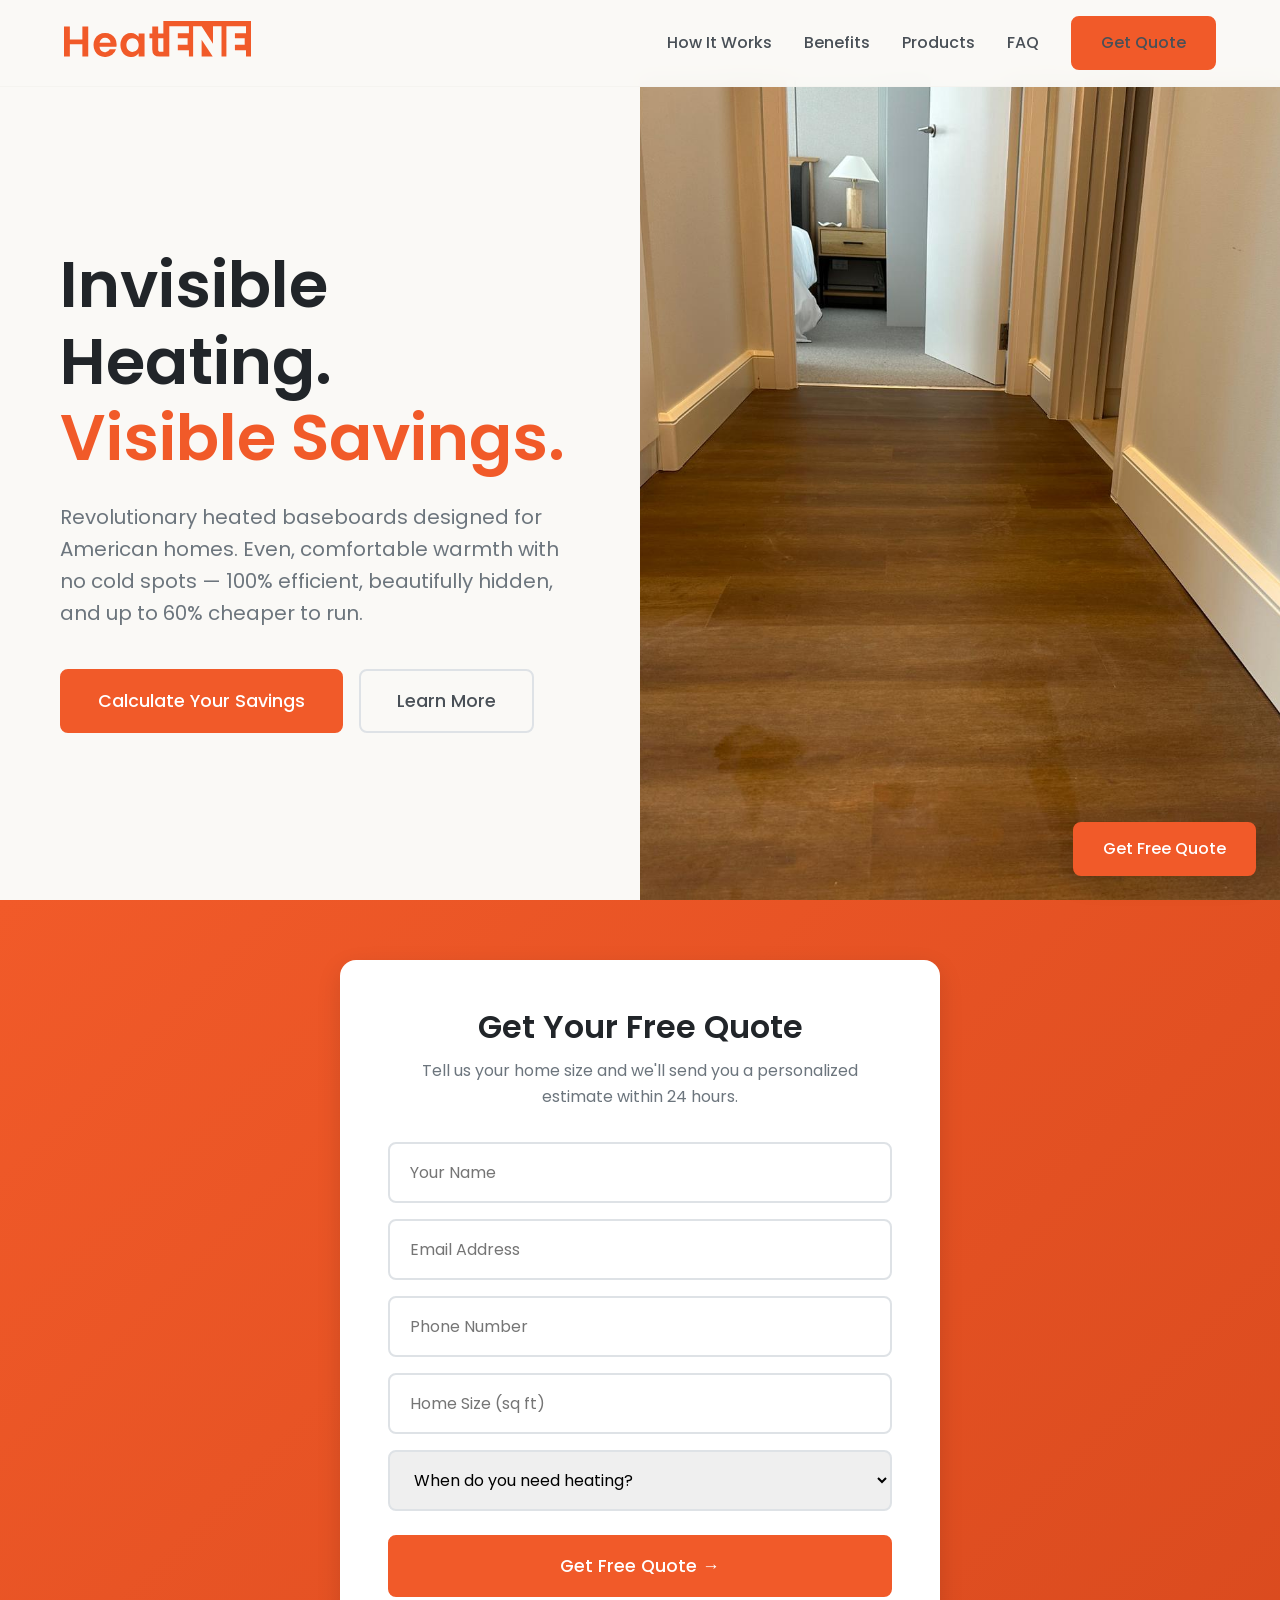
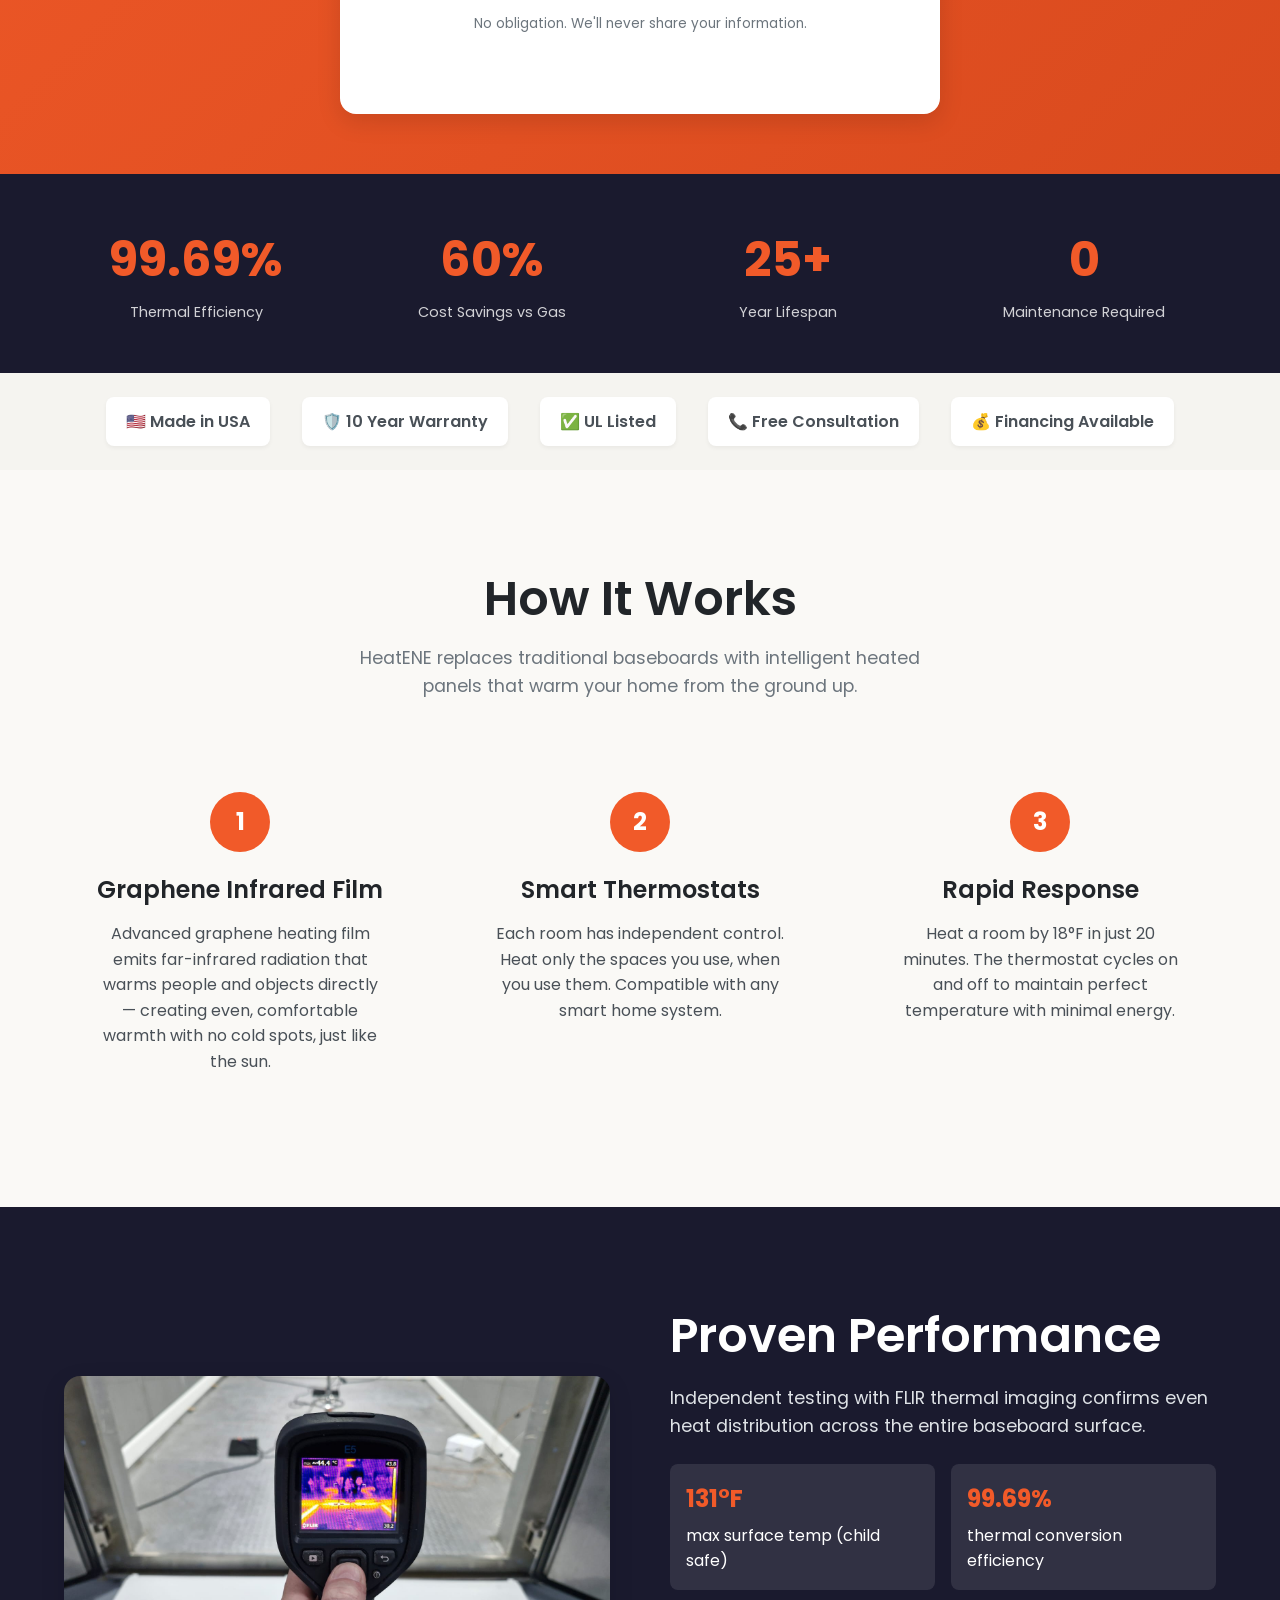
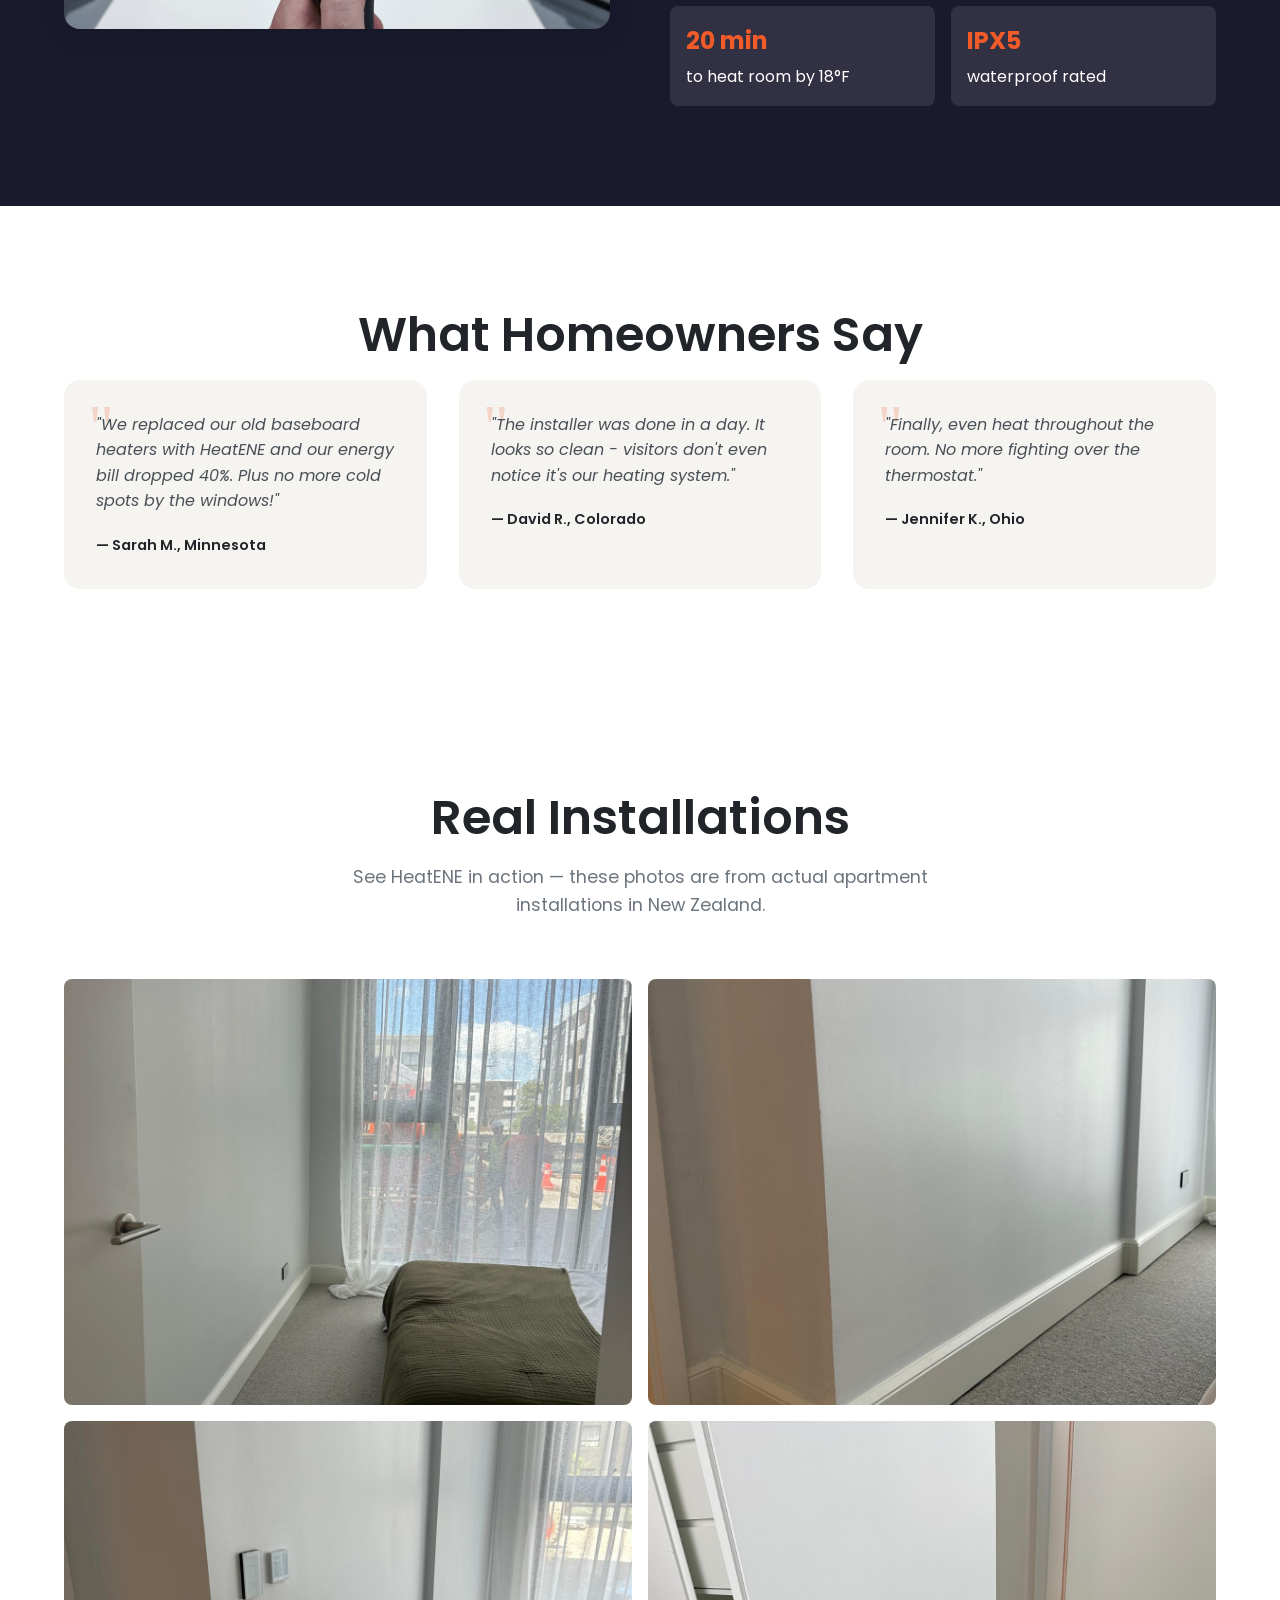
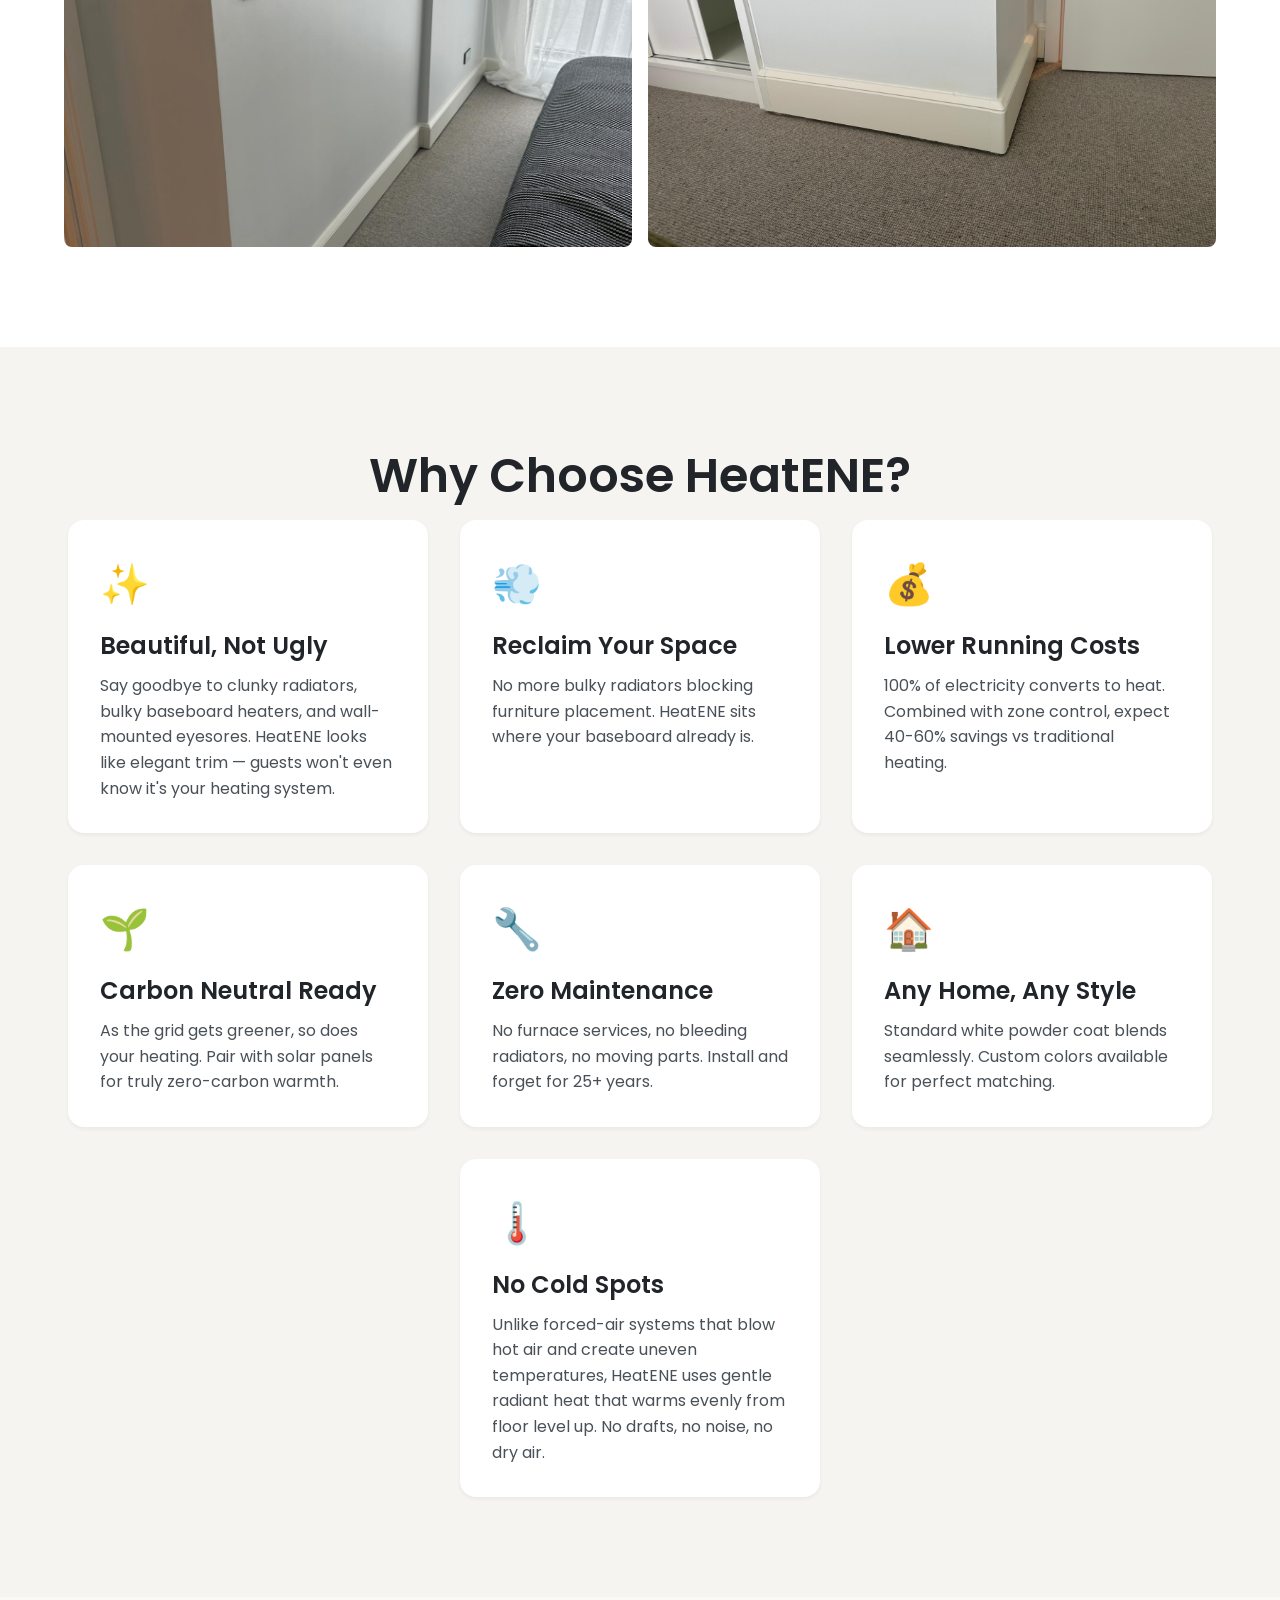
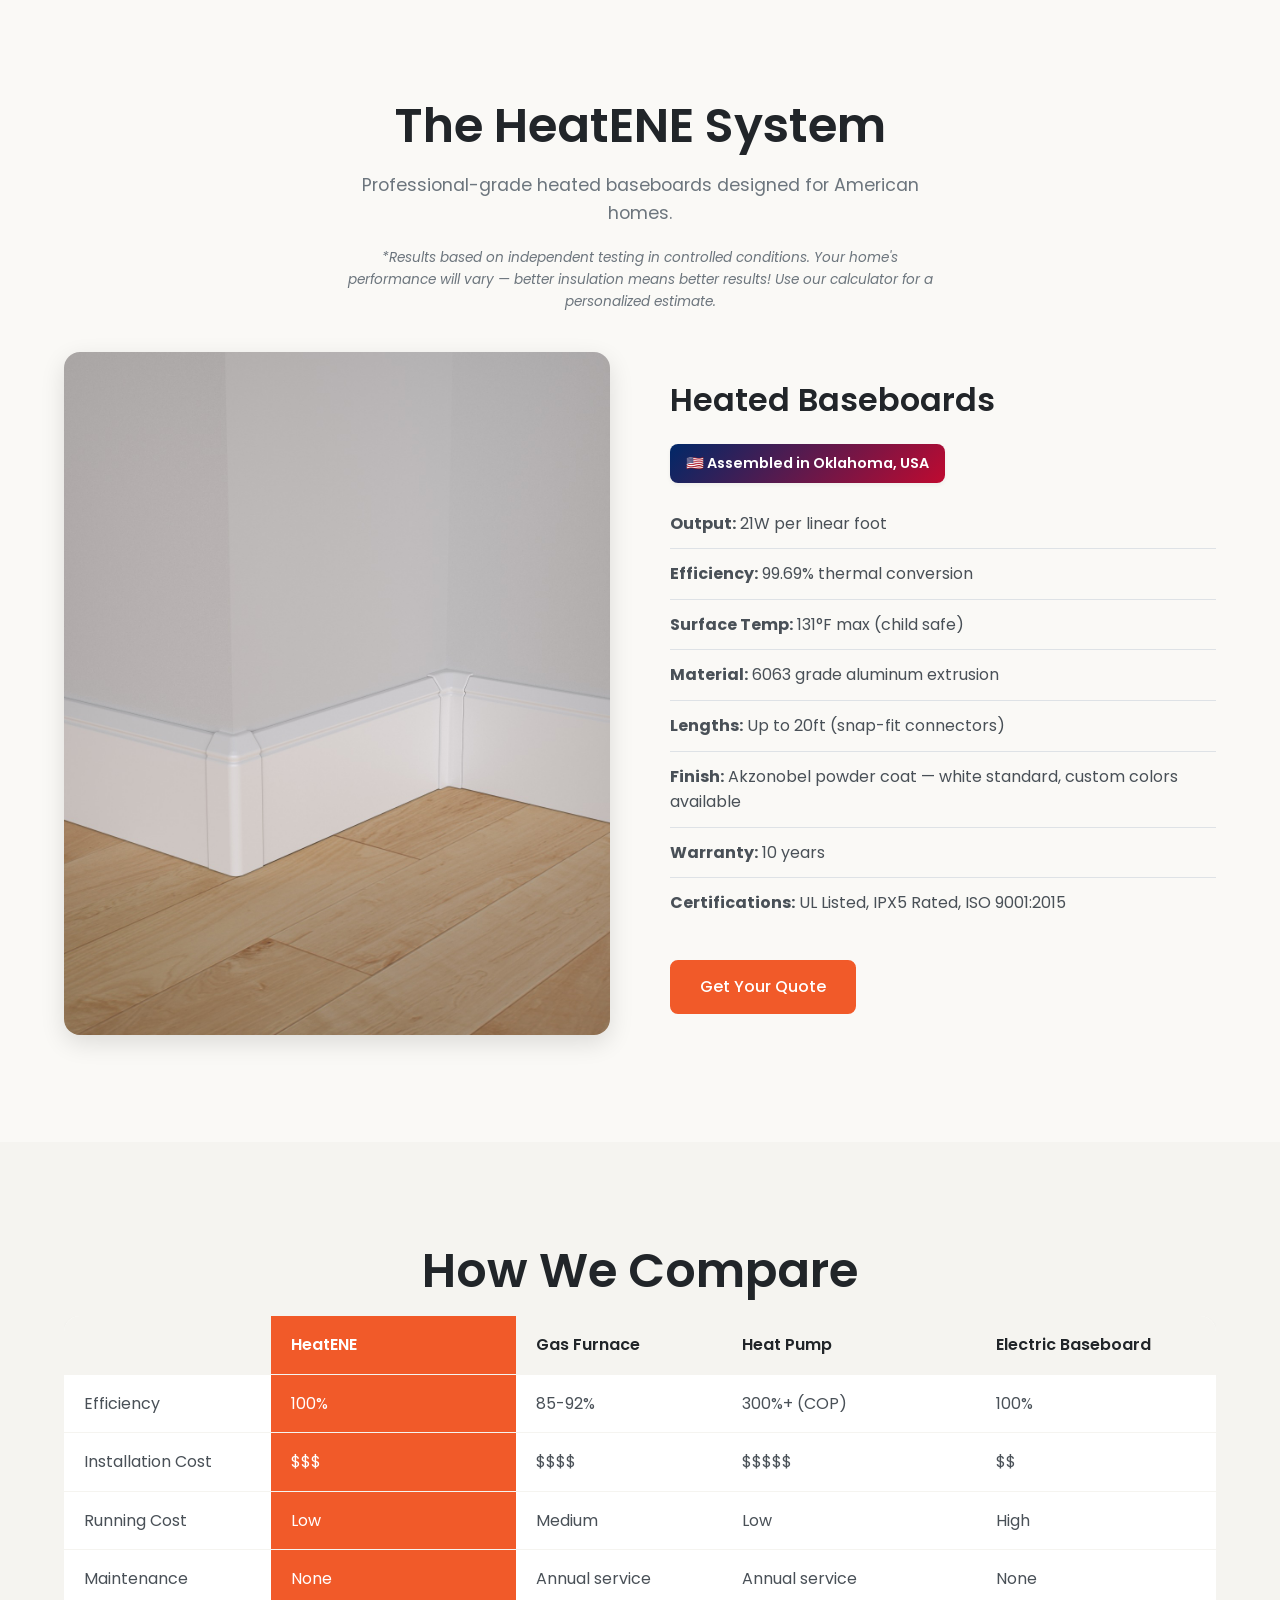
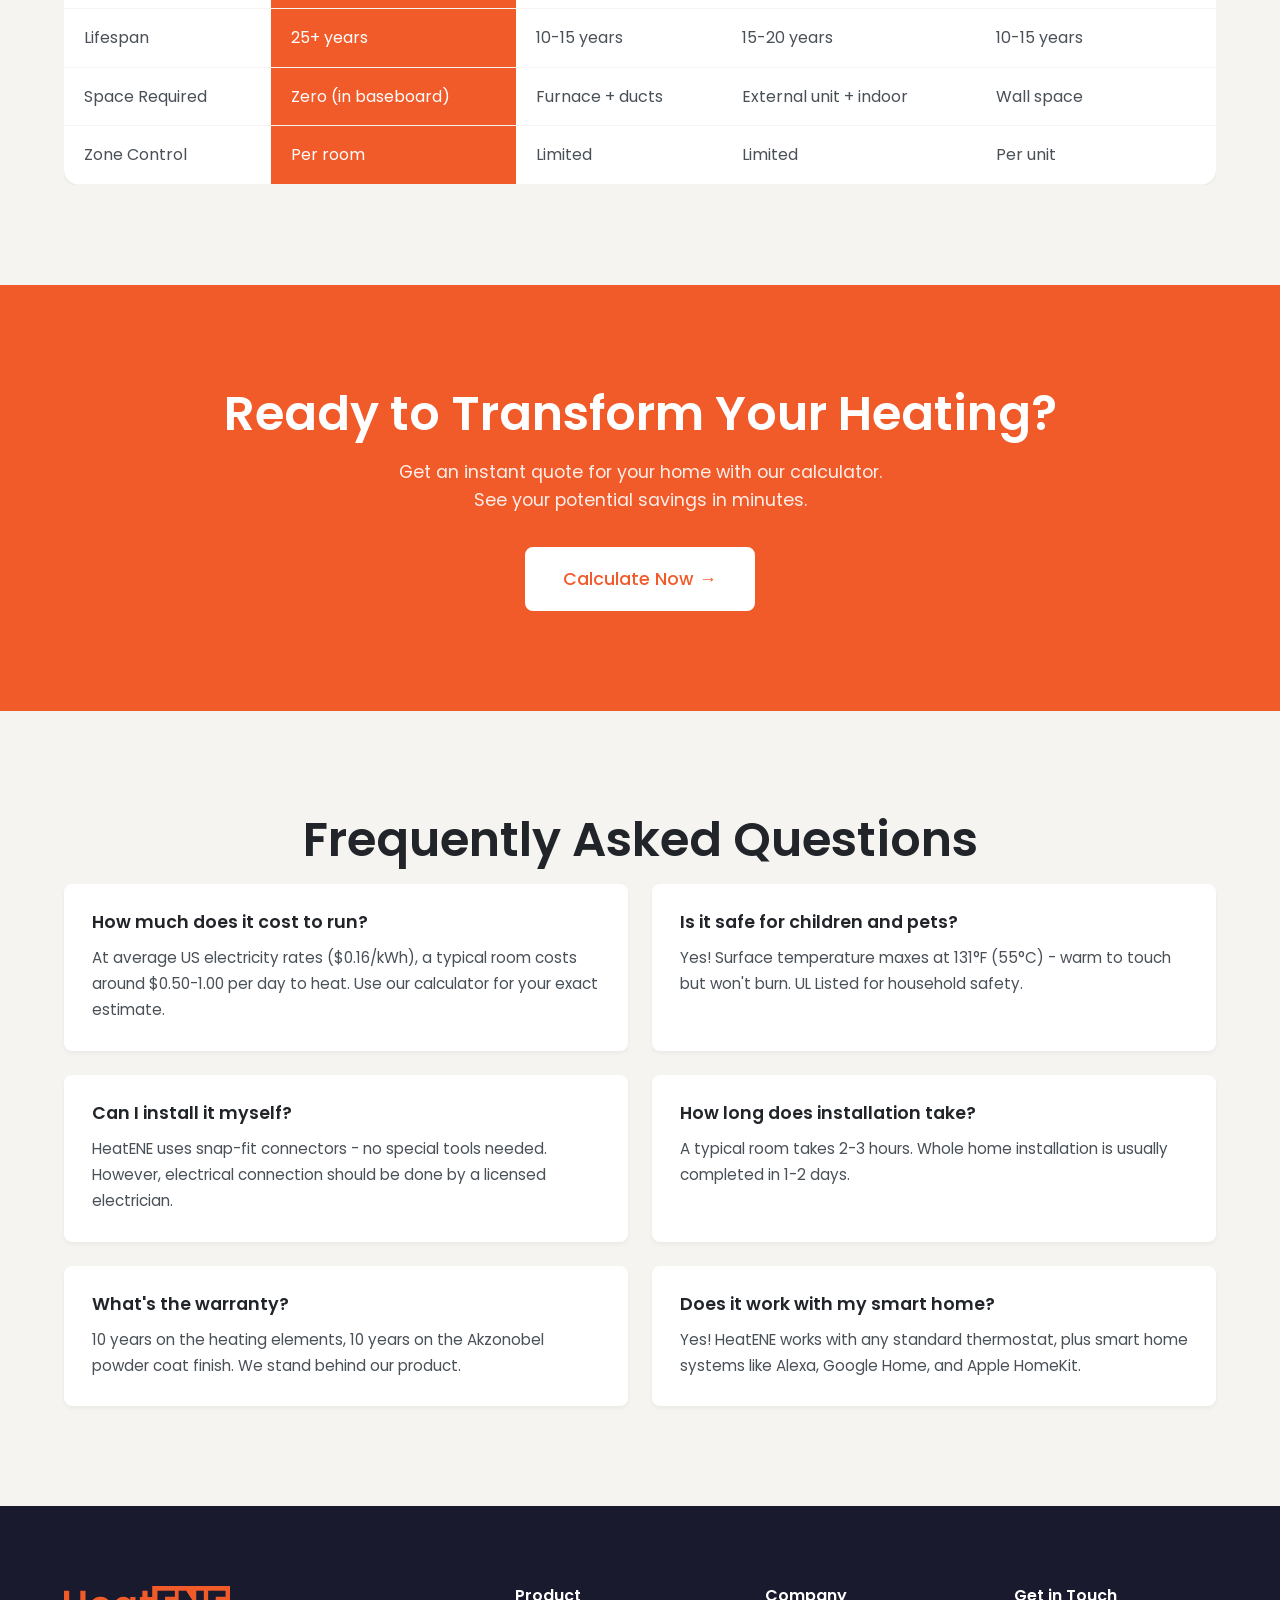
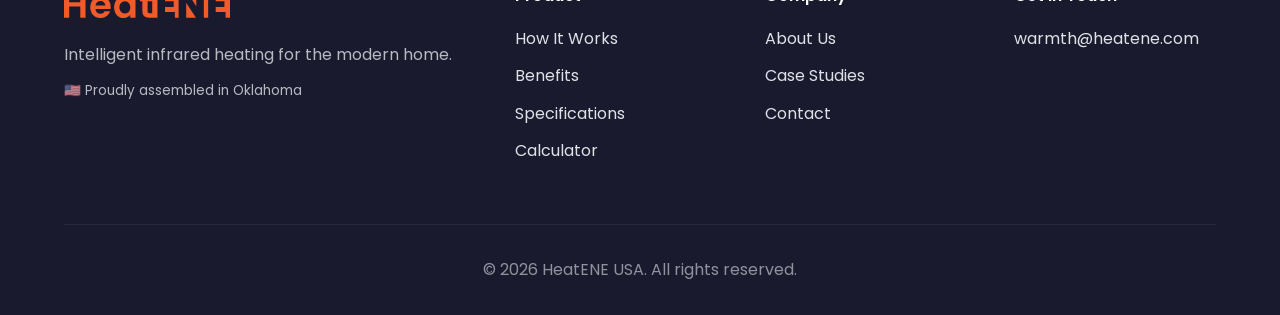
==== index.html @ 6a0c0026 "Update: off-white background, remove Tidio widget" ====
<!DOCTYPE html>
<html lang="en">
<head>
    <meta charset="UTF-8">
    <meta name="viewport" content="width=device-width, initial-scale=1.0">
    <title>HeatENE | Invisible Heating. Visible Savings.</title>
    
    <!-- SEO Meta Tags -->
    <meta name="description" content="HeatENE - Revolutionary heated baseboard system. 100% efficient infrared heating, made in USA. Replace ugly radiators with invisible warmth. Get a free quote today.">
    <meta name="keywords" content="baseboard heater, infrared heating, radiant heat, electric heating, energy efficient heating, made in USA, Oklahoma">
    <meta name="author" content="HeatENE USA">
    <meta name="robots" content="index, follow">
    
    <!-- Open Graph / Facebook -->
    <meta property="og:title" content="HeatENE | Invisible Heating. Visible Savings.">
    <meta property="og:description" content="Revolutionary heated baseboard system made in USA. 100% efficient, no cold spots, 10 year warranty.">
    <meta property="og:image" content="https://www.heatene.com/assets/install-hallway-1.jpg">
    <meta property="og:url" content="https://www.heatene.com/">
    <meta property="og:type" content="website">
    
    <!-- Twitter Card -->
    <meta name="twitter:card" content="summary_large_image">
    <meta name="twitter:title" content="HeatENE | Invisible Heating. Visible Savings.">
    <meta name="twitter:description" content="Revolutionary heated baseboard system made in USA. 100% efficient infrared heating.">
    <meta name="twitter:image" content="https://www.heatene.com/assets/install-hallway-1.jpg">
    
    <!-- Canonical URL -->
    <link rel="canonical" href="https://www.heatene.com/">
    
    <link rel="preconnect" href="https://fonts.googleapis.com">
    <link rel="preconnect" href="https://fonts.gstatic.com" crossorigin>
    <link href="https://fonts.googleapis.com/css2?family=Poppins:wght@300;400;500;600;700&display=swap" rel="stylesheet">
    <link rel="stylesheet" href="styles.css">
    <link rel="icon" type="image/svg+xml" href="assets/logo.svg">
</head>
<body>
    <!-- Navigation -->
    <nav class="nav">
        <div class="nav-container">
            <a href="./" class="nav-logo">
                <img src="assets/logo.svg" alt="HeatENE" height="40">
            </a>
            <ul class="nav-links">
                <li><a href="#how-it-works">How It Works</a></li>
                <li><a href="#benefits">Benefits</a></li>
                <li><a href="#products">Products</a></li>
                <li><a href="#faq">FAQ</a></li>
                <li><a href="#lead-capture" class="btn btn-primary">Get Quote</a></li>
            </ul>
            <button class="nav-toggle" aria-label="Menu">
                <span></span>
                <span></span>
                <span></span>
            </button>
        </div>
    </nav>

    <!-- Hero Section -->
    <header class="hero">
        <div class="hero-content">
            <h1>Invisible Heating.<br><span class="highlight">Visible Savings.</span></h1>
            <p class="hero-subtitle">Revolutionary heated baseboards designed for American homes. Even, comfortable warmth with no cold spots — 100% efficient, beautifully hidden, and up to 60% cheaper to run.</p>
            <div class="hero-cta">
                <a href="/calculator/" class="btn btn-primary btn-large">Calculate Your Savings</a>
                <a href="#how-it-works" class="btn btn-secondary btn-large">Learn More</a>
            </div>
        </div>
        <div class="hero-image">
            <img src="assets/install-hallway-1.jpg" alt="HeatENE heated baseboard installed in modern apartment hallway">
        </div>
    </header>

    <!-- Lead Capture CTA -->
    <section class="lead-capture" id="lead-capture">
        <div class="container">
            <div class="lead-box">
                <h3>Get Your Free Quote</h3>
                <p>Tell us your home size and we'll send you a personalized estimate within 24 hours.</p>
                <form class="lead-form" action="https://formspree.io/warmth@heatene.com" method="POST">
                    <input type="hidden" name="_subject" value="New HeatENE Quote Request">
                    <input type="hidden" name="_next" value="https://www.heatene.com/?thanks=1">
                    <input type="text" name="name" placeholder="Your Name" required>
                    <input type="email" name="email" placeholder="Email Address" required>
                    <input type="tel" name="phone" placeholder="Phone Number">
                    <input type="text" name="sqft" placeholder="Home Size (sq ft)">
                    <select name="timeline">
                        <option value="">When do you need heating?</option>
                        <option value="asap">As soon as possible</option>
                        <option value="1-3months">1-3 months</option>
                        <option value="3-6months">3-6 months</option>
                        <option value="planning">Just planning</option>
                    </select>
                    <button type="submit" class="btn btn-primary btn-large">Get Free Quote →</button>
                </form>
                <p class="form-note">No obligation. We'll never share your information.</p>
            </div>
        </div>
    </section>

    <!-- Stats Bar -->
    <section class="stats-bar">
        <div class="container">
            <div class="stat">
                <span class="stat-value">99.69%</span>
                <span class="stat-label">Thermal Efficiency</span>
            </div>
            <div class="stat">
                <span class="stat-value">60%</span>
                <span class="stat-label">Cost Savings vs Gas</span>
            </div>
            <div class="stat">
                <span class="stat-value">25+</span>
                <span class="stat-label">Year Lifespan</span>
            </div>
            <div class="stat">
                <span class="stat-value">0</span>
                <span class="stat-label">Maintenance Required</span>
            </div>
        </div>
    </section>

    <!-- Trust Badges -->
    <section class="trust-badges">
        <div class="container">
            <div class="badges">
                <div class="badge">🇺🇸 Made in USA</div>
                <div class="badge">🛡️ 10 Year Warranty</div>
                <div class="badge">✅ UL Listed</div>
                <div class="badge">📞 Free Consultation</div>
                <div class="badge">💰 Financing Available</div>
            </div>
        </div>
    </section>

    <!-- How It Works -->
    <section class="section" id="how-it-works">
        <div class="container">
            <h2 class="section-title">How It Works</h2>
            <p class="section-subtitle">HeatENE replaces traditional baseboards with intelligent heated panels that warm your home from the ground up.</p>
            
            <div class="steps">
                <div class="step">
                    <div class="step-number">1</div>
                    <h3>Graphene Infrared Film</h3>
                    <p>Advanced graphene heating film emits far-infrared radiation that warms people and objects directly — creating even, comfortable warmth with no cold spots, just like the sun.</p>
                </div>
                <div class="step">
                    <div class="step-number">2</div>
                    <h3>Smart Thermostats</h3>
                    <p>Each room has independent control. Heat only the spaces you use, when you use them. Compatible with any smart home system.</p>
                </div>
                <div class="step">
                    <div class="step-number">3</div>
                    <h3>Rapid Response</h3>
                    <p>Heat a room by 18°F in just 20 minutes. The thermostat cycles on and off to maintain perfect temperature with minimal energy.</p>
                </div>
            </div>
        </div>
    </section>

    <!-- Thermal Proof -->
    <section class="section thermal-section">
        <div class="container">
            <div class="thermal-grid">
                <div class="thermal-image">
                    <img src="assets/thermal-test.jpg" alt="FLIR thermal imaging showing HeatENE heat distribution at 131°F">
                </div>
                <div class="thermal-content">
                    <h2>Proven Performance</h2>
                    <p>Independent testing with FLIR thermal imaging confirms even heat distribution across the entire baseboard surface.</p>
                    <ul class="thermal-stats">
                        <li><strong>131°F</strong> max surface temp (child safe)</li>
                        <li><strong>99.69%</strong> thermal conversion efficiency</li>
                        <li><strong>20 min</strong> to heat room by 18°F</li>
                        <li><strong>IPX5</strong> waterproof rated</li>
                    </ul>
                </div>
            </div>
        </div>
    </section>

    <!-- Testimonials -->
    <section class="section testimonials">
        <div class="container">
            <h2 class="section-title">What Homeowners Say</h2>
            <div class="testimonial-grid">
                <div class="testimonial">
                    <p class="testimonial-text">"We replaced our old baseboard heaters with HeatENE and our energy bill dropped 40%. Plus no more cold spots by the windows!"</p>
                    <p class="testimonial-author">— Sarah M., Minnesota</p>
                </div>
                <div class="testimonial">
                    <p class="testimonial-text">"The installer was done in a day. It looks so clean - visitors don't even notice it's our heating system."</p>
                    <p class="testimonial-author">— David R., Colorado</p>
                </div>
                <div class="testimonial">
                    <p class="testimonial-text">"Finally, even heat throughout the room. No more fighting over the thermostat."</p>
                    <p class="testimonial-author">— Jennifer K., Ohio</p>
                </div>
            </div>
        </div>
    </section>

    <!-- Real Installations Gallery -->
    <section class="section gallery-section" id="gallery">
        <div class="container">
            <h2 class="section-title">Real Installations</h2>
            <p class="section-subtitle">See HeatENE in action — these photos are from actual apartment installations in New Zealand.</p>
            
            <div class="gallery-grid">
                <div class="gallery-item">
                    <img src="assets/install-bedroom-1.jpg" alt="Bedroom with HeatENE baseboard" loading="lazy">
                </div>
                <div class="gallery-item">
                    <img src="assets/install-corner-detail.jpg" alt="Close-up of corner connector with thermostat" loading="lazy">
                </div>
                <div class="gallery-item">
                    <img src="assets/install-bedroom-2.jpg" alt="Bedroom with thermostat controls" loading="lazy">
                </div>
                <div class="gallery-item">
                    <img src="assets/install-corner-cabinet.jpg" alt="Clean corner detail around cabinet" loading="lazy">
                </div>
            </div>
        </div>
    </section>

    <!-- Benefits -->
    <section class="section section-alt" id="benefits">
        <div class="container">
            <h2 class="section-title">Why Choose HeatENE?</h2>
            
            <div class="benefits-grid">
                <div class="benefit">
                    <div class="benefit-icon">✨</div>
                    <h3>Beautiful, Not Ugly</h3>
                    <p>Say goodbye to clunky radiators, bulky baseboard heaters, and wall-mounted eyesores. HeatENE looks like elegant trim — guests won't even know it's your heating system.</p>
                </div>
                <div class="benefit">
                    <div class="benefit-icon">💨</div>
                    <h3>Reclaim Your Space</h3>
                    <p>No more bulky radiators blocking furniture placement. HeatENE sits where your baseboard already is.</p>
                </div>
                <div class="benefit">
                    <div class="benefit-icon">💰</div>
                    <h3>Lower Running Costs</h3>
                    <p>100% of electricity converts to heat. Combined with zone control, expect 40-60% savings vs traditional heating.</p>
                </div>
                <div class="benefit">
                    <div class="benefit-icon">🌱</div>
                    <h3>Carbon Neutral Ready</h3>
                    <p>As the grid gets greener, so does your heating. Pair with solar panels for truly zero-carbon warmth.</p>
                </div>
                <div class="benefit">
                    <div class="benefit-icon">🔧</div>
                    <h3>Zero Maintenance</h3>
                    <p>No furnace services, no bleeding radiators, no moving parts. Install and forget for 25+ years.</p>
                </div>
                <div class="benefit">
                    <div class="benefit-icon">🏠</div>
                    <h3>Any Home, Any Style</h3>
                    <p>Standard white powder coat blends seamlessly. Custom colors available for perfect matching.</p>
                </div>
                <div class="benefit">
                    <div class="benefit-icon">🌡️</div>
                    <h3>No Cold Spots</h3>
                    <p>Unlike forced-air systems that blow hot air and create uneven temperatures, HeatENE uses gentle radiant heat that warms evenly from floor level up. No drafts, no noise, no dry air.</p>
                </div>
            </div>
        </div>
    </section>

    <!-- Product Section -->
    <section class="section" id="products">
        <div class="container">
            <h2 class="section-title">The HeatENE System</h2>
            <p class="section-subtitle">Professional-grade heated baseboards designed for American homes.</p>
            <p class="disclaimer">*Results based on independent testing in controlled conditions. Your home's performance will vary — better insulation means better results! Use our calculator for a personalized estimate.</p>
            
            <div class="product-showcase">
                <div class="product-image">
                    <img src="assets/product-skirting-corner.jpg" alt="HeatENE heated baseboard with corner connectors">
                </div>
                <div class="product-details">
                    <h3>Heated Baseboards</h3>
                    <div class="made-in-usa">🇺🇸 Assembled in Oklahoma, USA</div>
                    <ul class="product-specs">
                        <li><strong>Output:</strong> 21W per linear foot</li>
                        <li><strong>Efficiency:</strong> 99.69% thermal conversion</li>
                        <li><strong>Surface Temp:</strong> 131°F max (child safe)</li>
                        <li><strong>Material:</strong> 6063 grade aluminum extrusion</li>
                        <li><strong>Lengths:</strong> Up to 20ft (snap-fit connectors)</li>
                        <li><strong>Finish:</strong> Akzonobel powder coat — white standard, custom colors available</li>
                        <li><strong>Warranty:</strong> 10 years</li>
                        <li><strong>Certifications:</strong> UL Listed, IPX5 Rated, ISO 9001:2015</li>
                    </ul>
                    <a href="/calculator/" class="btn btn-primary">Get Your Quote</a>
                </div>
            </div>
        </div>
    </section>

    <!-- Comparison Section -->
    <section class="section section-alt">
        <div class="container">
            <h2 class="section-title">How We Compare</h2>
            
            <div class="comparison-table-wrapper">
                <table class="comparison-table">
                    <thead>
                        <tr>
                            <th></th>
                            <th class="highlight">HeatENE</th>
                            <th>Gas Furnace</th>
                            <th>Heat Pump</th>
                            <th>Electric Baseboard</th>
                        </tr>
                    </thead>
                    <tbody>
                        <tr>
                            <td>Efficiency</td>
                            <td class="highlight">100%</td>
                            <td>85-92%</td>
                            <td>300%+ (COP)</td>
                            <td>100%</td>
                        </tr>
                        <tr>
                            <td>Installation Cost</td>
                            <td class="highlight">$$$</td>
                            <td>$$$$</td>
                            <td>$$$$$</td>
                            <td>$$</td>
                        </tr>
                        <tr>
                            <td>Running Cost</td>
                            <td class="highlight">Low</td>
                            <td>Medium</td>
                            <td>Low</td>
                            <td>High</td>
                        </tr>
                        <tr>
                            <td>Maintenance</td>
                            <td class="highlight">None</td>
                            <td>Annual service</td>
                            <td>Annual service</td>
                            <td>None</td>
                        </tr>
                        <tr>
                            <td>Lifespan</td>
                            <td class="highlight">25+ years</td>
                            <td>10-15 years</td>
                            <td>15-20 years</td>
                            <td>10-15 years</td>
                        </tr>
                        <tr>
                            <td>Space Required</td>
                            <td class="highlight">Zero (in baseboard)</td>
                            <td>Furnace + ducts</td>
                            <td>External unit + indoor</td>
                            <td>Wall space</td>
                        </tr>
                        <tr>
                            <td>Zone Control</td>
                            <td class="highlight">Per room</td>
                            <td>Limited</td>
                            <td>Limited</td>
                            <td>Per unit</td>
                        </tr>
                    </tbody>
                </table>
            </div>
        </div>
    </section>

    <!-- CTA Section -->
    <section class="section cta-section">
        <div class="container">
            <h2>Ready to Transform Your Heating?</h2>
            <p>Get an instant quote for your home with our calculator. See your potential savings in minutes.</p>
            <a href="/calculator/" class="btn btn-white btn-large">Calculate Now →</a>
        </div>
    </section>

    <!-- FAQ Section -->
    <section class="section faq-section" id="faq">
        <div class="container">
            <h2 class="section-title">Frequently Asked Questions</h2>
            <div class="faq-grid">
                <div class="faq-item">
                    <h4>How much does it cost to run?</h4>
                    <p>At average US electricity rates ($0.16/kWh), a typical room costs around $0.50-1.00 per day to heat. Use our calculator for your exact estimate.</p>
                </div>
                <div class="faq-item">
                    <h4>Is it safe for children and pets?</h4>
                    <p>Yes! Surface temperature maxes at 131°F (55°C) - warm to touch but won't burn. UL Listed for household safety.</p>
                </div>
                <div class="faq-item">
                    <h4>Can I install it myself?</h4>
                    <p>HeatENE uses snap-fit connectors - no special tools needed. However, electrical connection should be done by a licensed electrician.</p>
                </div>
                <div class="faq-item">
                    <h4>How long does installation take?</h4>
                    <p>A typical room takes 2-3 hours. Whole home installation is usually completed in 1-2 days.</p>
                </div>
                <div class="faq-item">
                    <h4>What's the warranty?</h4>
                    <p>10 years on the heating elements, 10 years on the Akzonobel powder coat finish. We stand behind our product.</p>
                </div>
                <div class="faq-item">
                    <h4>Does it work with my smart home?</h4>
                    <p>Yes! HeatENE works with any standard thermostat, plus smart home systems like Alexa, Google Home, and Apple HomeKit.</p>
                </div>
            </div>
        </div>
    </section>

    <!-- Footer -->
    <footer class="footer">
        <div class="container">
            <div class="footer-grid">
                <div class="footer-brand">
                    <img src="assets/logo.svg" alt="HeatENE" height="32">
                    <p>Intelligent infrared heating for the modern home.</p>
                    <p class="made-usa-footer">🇺🇸 Proudly assembled in Oklahoma</p>
                </div>
                <div class="footer-links">
                    <h4>Product</h4>
                    <ul>
                        <li><a href="#how-it-works">How It Works</a></li>
                        <li><a href="#benefits">Benefits</a></li>
                        <li><a href="#products">Specifications</a></li>
                        <li><a href="/calculator/">Calculator</a></li>
                    </ul>
                </div>
                <div class="footer-links">
                    <h4>Company</h4>
                    <ul>
                        <li><a href="#">About Us</a></li>
                        <li><a href="#">Case Studies</a></li>
                        <li><a href="#">Contact</a></li>
                    </ul>
                </div>
                <div class="footer-contact">
                    <h4>Get in Touch</h4>
                    <p>warmth@heatene.com</p>
                </div>
            </div>
            <div class="footer-bottom">
                <p>© 2026 HeatENE USA. All rights reserved.</p>
            </div>
        </div>
    </footer>

    <!-- Floating CTA -->
    <a href="#lead-capture" class="floating-cta btn btn-primary">Get Free Quote</a>

    <script src="app.js"></script>
</body>
</html>
---- styles.css ----
/* ============================================
   HeatENE Website Styles
   Brand Color: #f15a29 (Orange)
   Font: Poppins
   ============================================ */

:root {
    --primary: #f15a29;
    --primary-dark: #d94a1e;
    --primary-light: #ff7a4d;
    --dark: #1a1a2e;
    --gray-900: #212529;
    --gray-700: #495057;
    --gray-500: #6c757d;
    --gray-300: #dee2e6;
    --gray-100: #f5f4f0;
    --white: #ffffff;
    --bg: #faf9f6;
    
    --font-family: 'Poppins', -apple-system, BlinkMacSystemFont, sans-serif;
    --transition: 0.3s ease;
    --shadow-sm: 0 2px 4px rgba(0,0,0,0.05);
    --shadow-md: 0 4px 12px rgba(0,0,0,0.1);
    --shadow-lg: 0 8px 24px rgba(0,0,0,0.12);
    --radius-sm: 4px;
    --radius-md: 8px;
    --radius-lg: 16px;
}

* {
    margin: 0;
    padding: 0;
    box-sizing: border-box;
}

html {
    scroll-behavior: smooth;
}

body {
    font-family: var(--font-family);
    font-size: 16px;
    line-height: 1.6;
    color: var(--gray-700);
    background: var(--bg);
}

.container {
    max-width: 1200px;
    margin: 0 auto;
    padding: 0 24px;
}

/* ============ Typography ============ */

h1, h2, h3, h4, h5, h6 {
    color: var(--gray-900);
    font-weight: 600;
    line-height: 1.2;
}

h1 { font-size: clamp(2.5rem, 5vw, 4rem); }
h2 { font-size: clamp(2rem, 4vw, 3rem); }
h3 { font-size: 1.5rem; }

.highlight {
    color: var(--primary);
}

/* ============ Buttons ============ */

.btn {
    display: inline-flex;
    align-items: center;
    justify-content: center;
    padding: 12px 28px;
    font-family: var(--font-family);
    font-size: 1rem;
    font-weight: 500;
    text-decoration: none;
    border-radius: var(--radius-md);
    border: 2px solid transparent;
    cursor: pointer;
    transition: all var(--transition);
}

.btn-primary {
    background: var(--primary);
    color: var(--white);
    border-color: var(--primary);
}

.btn-primary:hover {
    background: var(--primary-dark);
    border-color: var(--primary-dark);
    transform: translateY(-2px);
    box-shadow: var(--shadow-md);
}

.btn-secondary {
    background: transparent;
    color: var(--gray-700);
    border-color: var(--gray-300);
}

.btn-secondary:hover {
    border-color: var(--primary);
    color: var(--primary);
}

.btn-white {
    background: var(--white);
    color: var(--primary);
    border-color: var(--white);
}

.btn-white:hover {
    background: var(--gray-100);
    transform: translateY(-2px);
}

.btn-large {
    padding: 16px 36px;
    font-size: 1.1rem;
}

/* ============ Navigation ============ */

.nav {
    position: fixed;
    top: 0;
    left: 0;
    right: 0;
    z-index: 1000;
    background: rgba(250,249,246,0.95);
    backdrop-filter: blur(10px);
    border-bottom: 1px solid var(--gray-100);
}

.nav-container {
    max-width: 1200px;
    margin: 0 auto;
    padding: 16px 24px;
    display: flex;
    align-items: center;
    justify-content: space-between;
}

.nav-logo img {
    height: 36px;
}

.nav-links {
    display: flex;
    align-items: center;
    gap: 32px;
    list-style: none;
}

.nav-links a {
    text-decoration: none;
    color: var(--gray-700);
    font-weight: 500;
    transition: color var(--transition);
}

.nav-links a:hover {
    color: var(--primary);
}

.nav-toggle {
    display: none;
    flex-direction: column;
    gap: 5px;
    background: none;
    border: none;
    cursor: pointer;
    padding: 8px;
}

.nav-toggle span {
    width: 24px;
    height: 2px;
    background: var(--gray-700);
    transition: var(--transition);
}

/* ============ Hero ============ */

.hero {
    min-height: 100vh;
    display: grid;
    grid-template-columns: 1fr 1fr;
    align-items: center;
    padding-top: 80px;
    overflow: hidden;
}

.hero-content {
    padding: 60px;
}

.hero-subtitle {
    font-size: 1.25rem;
    color: var(--gray-500);
    margin: 24px 0 40px;
    max-width: 500px;
}

.hero-cta {
    display: flex;
    gap: 16px;
    flex-wrap: wrap;
}

.hero-image {
    height: 100%;
    position: relative;
}

.hero-image img {
    width: 100%;
    height: 100%;
    object-fit: cover;
}

/* ============ Stats Bar ============ */

.stats-bar {
    background: var(--dark);
    color: var(--white);
    padding: 48px 0;
}

.stats-bar .container {
    display: grid;
    grid-template-columns: repeat(4, 1fr);
    gap: 32px;
    text-align: center;
}

.stat-value {
    display: block;
    font-size: 3rem;
    font-weight: 700;
    color: var(--primary);
}

.stat-label {
    font-size: 0.9rem;
    opacity: 0.8;
}

/* ============ Sections ============ */

.section {
    padding: 100px 0;
}

.section-alt {
    background: var(--gray-100);
}

.section-title {
    text-align: center;
    margin-bottom: 16px;
}

.section-subtitle {
    text-align: center;
    color: var(--gray-500);
    font-size: 1.1rem;
    max-width: 600px;
    margin: 0 auto 60px;
}

.disclaimer {
    text-align: center;
    color: var(--gray-500);
    font-size: 0.85rem;
    font-style: italic;
    max-width: 600px;
    margin: -40px auto 40px;
}

/* ============ Steps ============ */

.steps {
    display: grid;
    grid-template-columns: repeat(3, 1fr);
    gap: 48px;
}

.step {
    text-align: center;
    padding: 32px;
}

.step-number {
    width: 60px;
    height: 60px;
    background: var(--primary);
    color: var(--white);
    border-radius: 50%;
    display: flex;
    align-items: center;
    justify-content: center;
    font-size: 1.5rem;
    font-weight: 700;
    margin: 0 auto 24px;
}

.step h3 {
    margin-bottom: 16px;
}

/* ============ Thermal Section ============ */

.thermal-section {
    background: var(--dark);
    color: var(--white);
}

.thermal-grid {
    display: grid;
    grid-template-columns: 1fr 1fr;
    gap: 60px;
    align-items: center;
}

.thermal-image img {
    width: 100%;
    border-radius: var(--radius-lg);
    box-shadow: var(--shadow-lg);
}

.thermal-content h2 {
    color: var(--white);
    margin-bottom: 20px;
}

.thermal-content p {
    color: var(--gray-300);
    font-size: 1.1rem;
    margin-bottom: 24px;
}

.thermal-stats {
    list-style: none;
    display: grid;
    grid-template-columns: 1fr 1fr;
    gap: 16px;
}

.thermal-stats li {
    padding: 16px;
    background: rgba(255,255,255,0.1);
    border-radius: var(--radius-md);
}

.thermal-stats strong {
    display: block;
    color: var(--primary);
    font-size: 1.5rem;
    margin-bottom: 4px;
}

@media (max-width: 768px) {
    .thermal-grid {
        grid-template-columns: 1fr;
    }
    
    .thermal-stats {
        grid-template-columns: 1fr;
    }
}

/* ============ Benefits ============ */

.benefits-grid {
    display: flex;
    flex-wrap: wrap;
    justify-content: center;
    gap: 32px;
}

.benefit {
    flex: 0 1 calc(33.333% - 22px);
    min-width: 280px;
    max-width: 360px;
}

.benefit {
    flex: 0 1 calc(33.333% - 22px);
    min-width: 280px;
    max-width: 360px;
    background: var(--white);
    padding: 32px;
    border-radius: var(--radius-lg);
    box-shadow: var(--shadow-sm);
    transition: transform var(--transition), box-shadow var(--transition);
}

.benefit:hover {
    transform: translateY(-4px);
    box-shadow: var(--shadow-md);
}

.benefit-icon {
    font-size: 2.5rem;
    margin-bottom: 16px;
}

.benefit h3 {
    margin-bottom: 12px;
}

/* ============ Product ============ */

.product-showcase {
    display: grid;
    grid-template-columns: 1fr 1fr;
    gap: 60px;
    align-items: center;
}

.product-image img {
    width: 100%;
    border-radius: var(--radius-lg);
    box-shadow: var(--shadow-lg);
}

.product-details h3 {
    font-size: 2rem;
    margin-bottom: 24px;
}

.product-specs {
    list-style: none;
    margin-bottom: 32px;
}

.product-specs li {
    padding: 12px 0;
    border-bottom: 1px solid var(--gray-300);
}

.product-specs li:last-child {
    border-bottom: none;
}

/* ============ Comparison Table ============ */

.comparison-table-wrapper {
    overflow-x: auto;
}

.comparison-table {
    width: 100%;
    border-collapse: collapse;
    background: var(--white);
    border-radius: var(--radius-lg);
    overflow: hidden;
    box-shadow: var(--shadow-sm);
}

.comparison-table th,
.comparison-table td {
    padding: 16px 20px;
    text-align: left;
    border-bottom: 1px solid var(--gray-100);
}

.comparison-table th {
    background: var(--gray-100);
    font-weight: 600;
    color: var(--gray-900);
}

.comparison-table th.highlight,
.comparison-table td.highlight {
    background: var(--primary);
    color: var(--white);
}

.comparison-table tbody tr:hover {
    background: var(--gray-100);
}

.comparison-table tbody tr:hover td.highlight {
    background: var(--primary-dark);
}

/* ============ CTA Section ============ */

.cta-section {
    background: var(--primary);
    color: var(--white);
    text-align: center;
}

.cta-section h2 {
    color: var(--white);
    margin-bottom: 16px;
}

.cta-section p {
    font-size: 1.1rem;
    opacity: 0.9;
    margin-bottom: 32px;
    max-width: 500px;
    margin-left: auto;
    margin-right: auto;
}

/* ============ Footer ============ */

.footer {
    background: var(--dark);
    color: var(--gray-300);
    padding: 80px 0 32px;
}

.footer-grid {
    display: grid;
    grid-template-columns: 2fr 1fr 1fr 1fr;
    gap: 48px;
    margin-bottom: 48px;
}

.footer-brand img {
    margin-bottom: 16px;
}

.footer-brand p {
    opacity: 0.8;
}

.footer-links h4,
.footer-contact h4 {
    color: var(--white);
    margin-bottom: 20px;
}

.footer-links ul {
    list-style: none;
}

.footer-links li {
    margin-bottom: 12px;
}

.footer-links a {
    color: var(--gray-300);
    text-decoration: none;
    transition: color var(--transition);
}

.footer-links a:hover {
    color: var(--primary);
}

.footer-bottom {
    padding-top: 32px;
    border-top: 1px solid rgba(255,255,255,0.1);
    text-align: center;
    opacity: 0.6;
}

/* ============ Responsive ============ */

@media (max-width: 992px) {
    .hero {
        grid-template-columns: 1fr;
    }
    
    .hero-content {
        padding: 40px;
        text-align: center;
    }
    
    .hero-subtitle {
        margin-left: auto;
        margin-right: auto;
    }
    
    .hero-cta {
        justify-content: center;
    }
    
    .hero-image {
        height: 400px;
    }
    
    .steps {
        grid-template-columns: 1fr;
    }
    
    .benefits-grid {
        flex-direction: column;
        align-items: center;
    }
    
    .benefit {
        flex: 0 1 100%;
        max-width: 400px;
    }
    
    .product-showcase {
        grid-template-columns: 1fr;
    }
    
    .footer-grid {
        grid-template-columns: 1fr 1fr;
    }
}

@media (max-width: 768px) {
    .nav-links {
        display: none;
    }
    
    .nav-toggle {
        display: flex;
    }
    
    .stats-bar .container {
        grid-template-columns: repeat(2, 1fr);
    }
    
    .footer-grid {
        grid-template-columns: 1fr;
        text-align: center;
    }
    
    .comparison-table {
        font-size: 0.9rem;
    }
    
    .comparison-table th,
    .comparison-table td {
        padding: 12px;
    }
}

/* Mobile Nav Open */
.nav-links.open {
    display: flex;
    flex-direction: column;
    position: absolute;
    top: 100%;
    left: 0;
    right: 0;
    background: var(--white);
    padding: 24px;
    box-shadow: var(--shadow-md);
    gap: 16px;
}

.nav-toggle.active span:nth-child(1) {
    transform: rotate(45deg) translate(5px, 5px);
}

.nav-toggle.active span:nth-child(2) {
    opacity: 0;
}

.nav-toggle.active span:nth-child(3) {
    transform: rotate(-45deg) translate(5px, -5px);
}

/* Animations */
.fade-in {
    opacity: 0;
    transform: translateY(20px);
    transition: opacity 0.6s ease, transform 0.6s ease;
}

.fade-in.visible {
    opacity: 1;
    transform: translateY(0);
}

@media (max-width: 480px) {
    .hero-content {
        padding: 24px;
    }
    
    .btn-large {
        width: 100%;
    }
    
    .hero-cta {
        flex-direction: column;
    }
}

/* Made in USA Badge */
.made-in-usa {
    display: inline-block;
    background: linear-gradient(135deg, #002868 0%, #bf0a30 100%);
    color: white;
    padding: 8px 16px;
    border-radius: var(--radius-md);
    font-weight: 600;
    font-size: 0.9rem;
    margin-bottom: 16px;
    box-shadow: var(--shadow-sm);
}

.made-usa-footer {
    font-size: 0.85rem;
    margin-top: 12px;
    opacity: 0.9;
}

/* ============ Lead Capture Form ============ */

.lead-capture {
    background: linear-gradient(135deg, var(--primary) 0%, var(--primary-dark) 100%);
    padding: 60px 0;
}

.lead-box {
    background: var(--white);
    border-radius: var(--radius-lg);
    padding: 48px;
    max-width: 600px;
    margin: 0 auto;
    text-align: center;
    box-shadow: var(--shadow-lg);
}

.lead-box h3 {
    font-size: 2rem;
    margin-bottom: 12px;
}

.lead-box > p {
    color: var(--gray-500);
    margin-bottom: 32px;
}

.lead-form {
    display: flex;
    flex-direction: column;
    gap: 16px;
}

.lead-form input,
.lead-form select {
    padding: 16px 20px;
    border: 2px solid var(--gray-300);
    border-radius: var(--radius-md);
    font-family: var(--font-family);
    font-size: 1rem;
    transition: border-color var(--transition);
}

.lead-form input:focus,
.lead-form select:focus {
    outline: none;
    border-color: var(--primary);
}

.lead-form .btn {
    margin-top: 8px;
}

.form-note {
    font-size: 0.85rem;
    color: var(--gray-500);
    margin-top: 16px;
}

/* ============ Trust Badges ============ */

.trust-badges {
    background: var(--gray-100);
    padding: 24px 0;
    overflow-x: auto;
}

.badges {
    display: flex;
    justify-content: center;
    align-items: center;
    gap: 32px;
    flex-wrap: wrap;
}

.badge {
    display: flex;
    align-items: center;
    gap: 8px;
    font-weight: 600;
    color: var(--gray-700);
    white-space: nowrap;
    padding: 12px 20px;
    background: var(--white);
    border-radius: var(--radius-md);
    box-shadow: var(--shadow-sm);
}

@media (max-width: 768px) {
    .badges {
        justify-content: flex-start;
        flex-wrap: nowrap;
        gap: 16px;
        padding: 0 16px;
    }
    
    .trust-badges {
        -webkit-overflow-scrolling: touch;
    }
}

/* ============ Testimonials ============ */

.testimonials {
    background: var(--white);
}

.testimonial-grid {
    display: grid;
    grid-template-columns: repeat(3, 1fr);
    gap: 32px;
}

.testimonial {
    background: var(--gray-100);
    padding: 32px;
    border-radius: var(--radius-lg);
    position: relative;
}

.testimonial::before {
    content: '"';
    position: absolute;
    top: 16px;
    left: 24px;
    font-size: 4rem;
    color: var(--primary);
    opacity: 0.2;
    font-family: Georgia, serif;
    line-height: 1;
}

.testimonial-text {
    font-style: italic;
    color: var(--gray-700);
    margin-bottom: 20px;
    position: relative;
    z-index: 1;
}

.testimonial-author {
    font-weight: 600;
    color: var(--gray-900);
    font-size: 0.9rem;
}

@media (max-width: 992px) {
    .testimonial-grid {
        grid-template-columns: 1fr;
    }
}

/* ============ FAQ Section ============ */

.faq-section {
    background: var(--gray-100);
}

.faq-grid {
    display: grid;
    grid-template-columns: repeat(2, 1fr);
    gap: 24px;
}

.faq-item {
    background: var(--white);
    padding: 28px;
    border-radius: var(--radius-md);
    box-shadow: var(--shadow-sm);
    transition: transform var(--transition), box-shadow var(--transition);
}

.faq-item:hover {
    transform: translateY(-2px);
    box-shadow: var(--shadow-md);
}

.faq-item h4 {
    color: var(--gray-900);
    margin-bottom: 12px;
    font-size: 1.1rem;
}

.faq-item p {
    color: var(--gray-600);
    font-size: 0.95rem;
    line-height: 1.7;
}

@media (max-width: 768px) {
    .faq-grid {
        grid-template-columns: 1fr;
    }
}

/* ============ Gallery Section ============ */

.gallery-section {
    background: var(--white);
}

.gallery-grid {
    display: grid;
    grid-template-columns: repeat(2, 1fr);
    gap: 16px;
    margin-top: 40px;
}

.gallery-item {
    position: relative;
    overflow: hidden;
    border-radius: var(--radius-md);
    aspect-ratio: 4/3;
    cursor: pointer;
    transition: transform var(--transition), box-shadow var(--transition);
}

.gallery-item:hover {
    transform: scale(1.02);
    box-shadow: var(--shadow-lg);
}

.gallery-item img {
    width: 100%;
    height: 100%;
    object-fit: cover;
    transition: transform var(--transition);
}

.gallery-item:hover img {
    transform: scale(1.05);
}

@media (max-width: 992px) {
    .gallery-grid {
        grid-template-columns: repeat(2, 1fr);
    }
}

@media (max-width: 480px) {
    .gallery-grid {
        grid-template-columns: 1fr;
    }
}

/* ============ Floating CTA ============ */

.floating-cta {
    position: fixed;
    bottom: 24px;
    right: 24px;
    z-index: 999;
    box-shadow: var(--shadow-lg);
    animation: pulse 2s infinite;
}

@keyframes pulse {
    0% {
        box-shadow: 0 0 0 0 rgba(241, 90, 41, 0.4);
    }
    70% {
        box-shadow: 0 0 0 15px rgba(241, 90, 41, 0);
    }
    100% {
        box-shadow: 0 0 0 0 rgba(241, 90, 41, 0);
    }
}

.floating-cta:hover {
    animation: none;
    transform: translateY(-4px);
}

@media (max-width: 480px) {
    .floating-cta {
        bottom: 16px;
        right: 16px;
        left: 16px;
        text-align: center;
    }
    
    .lead-box {
        padding: 32px 24px;
    }
}
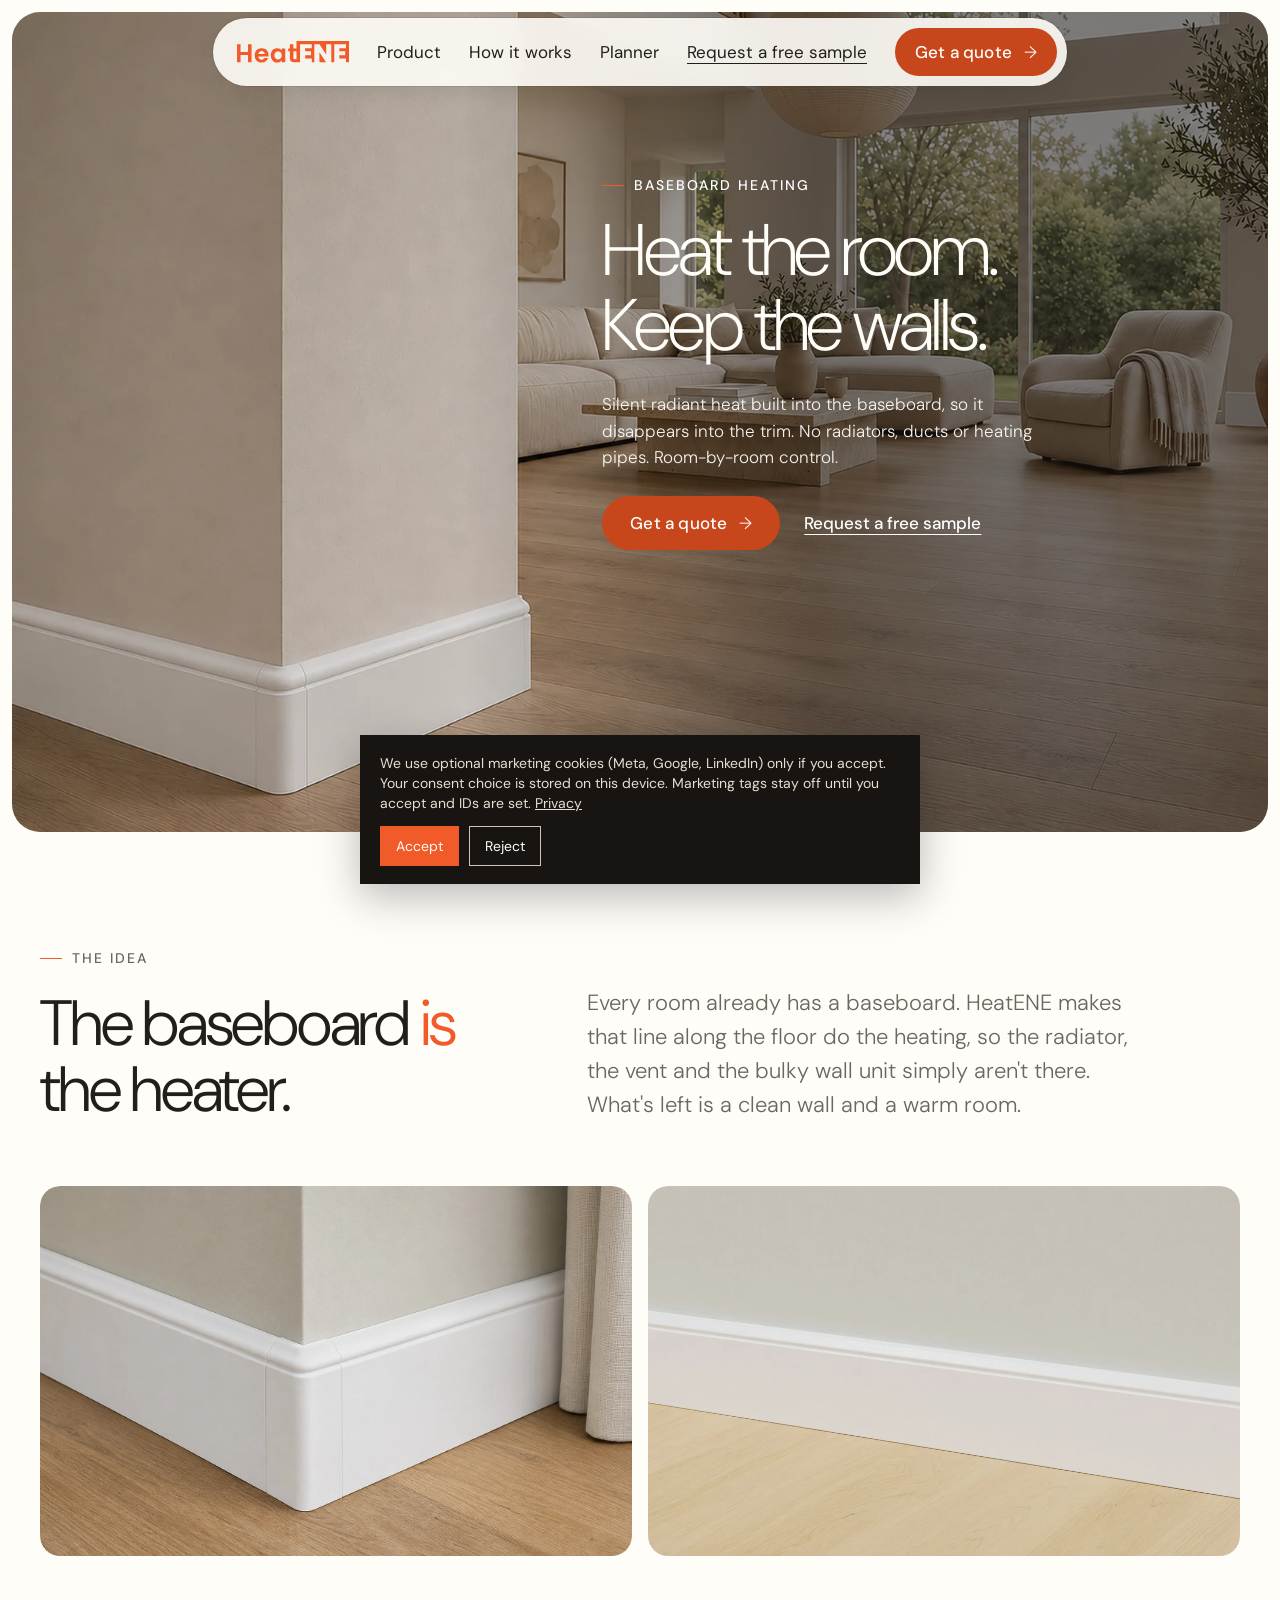
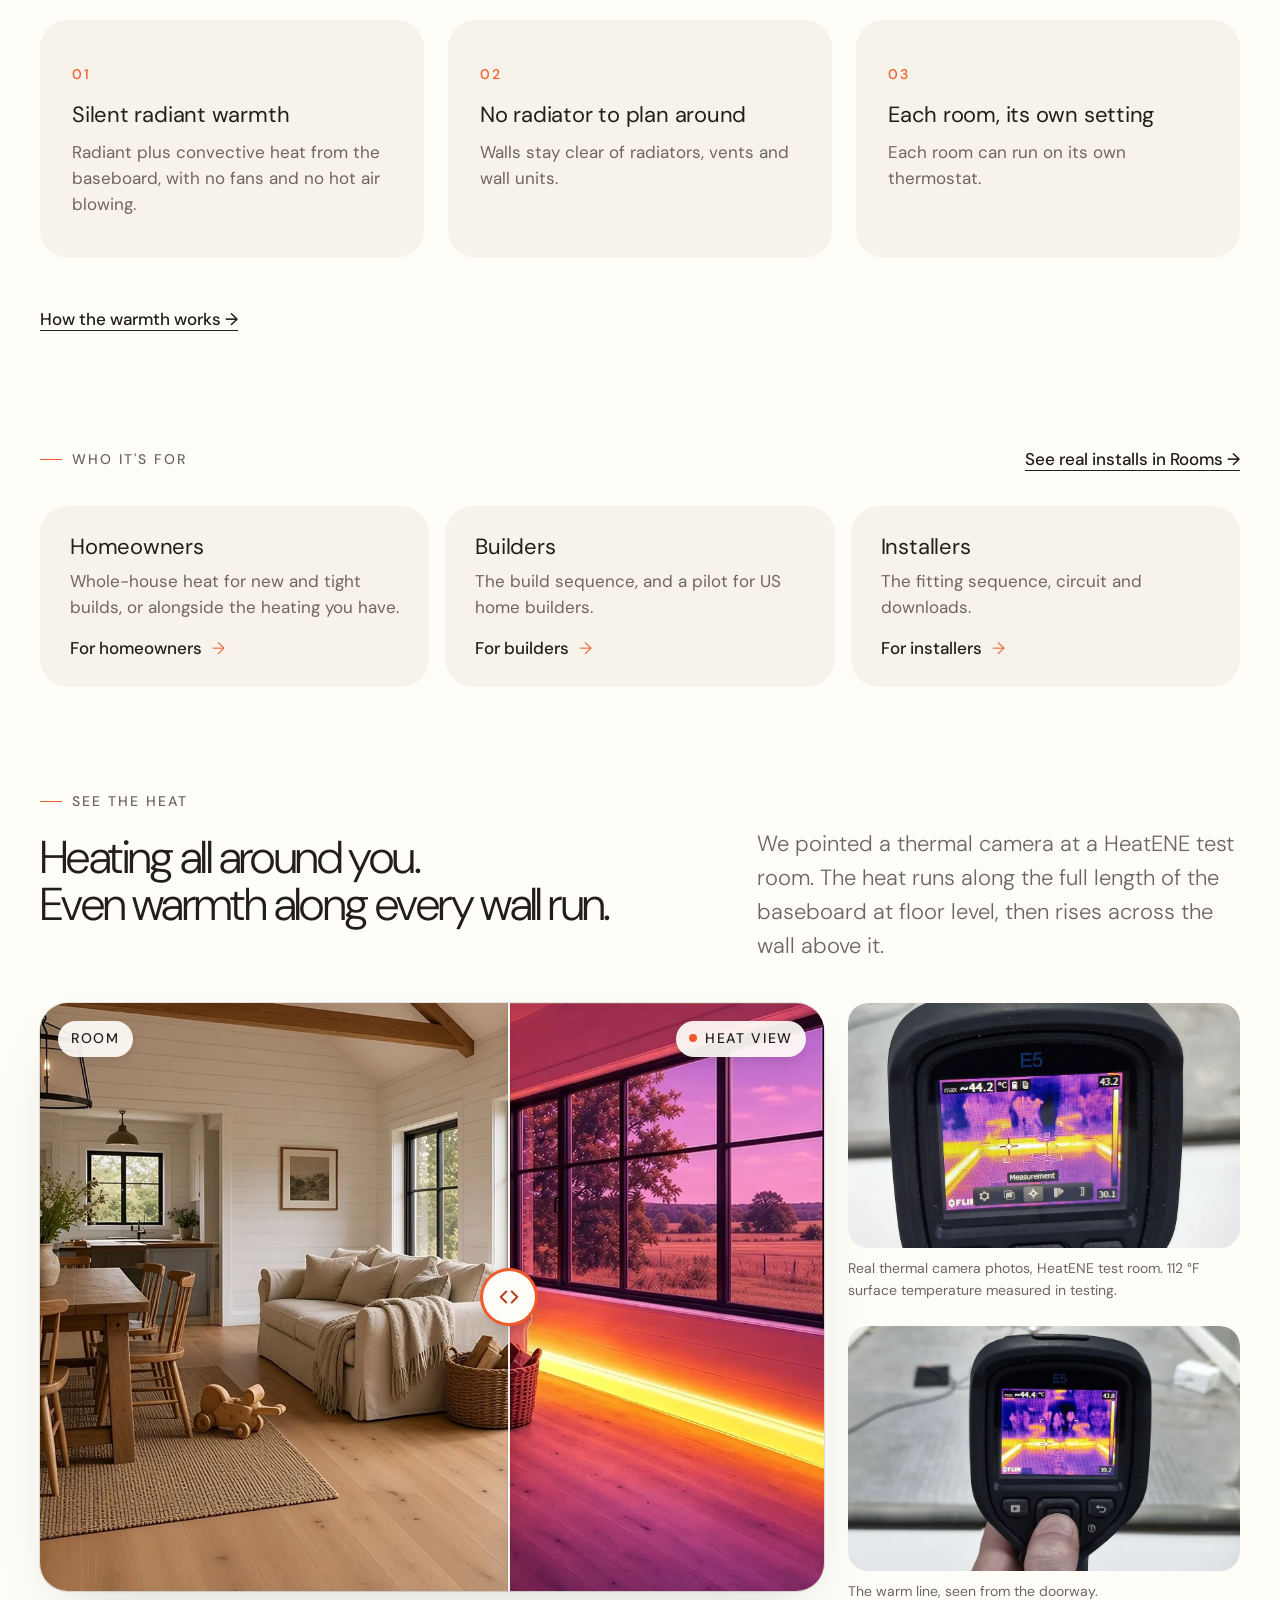
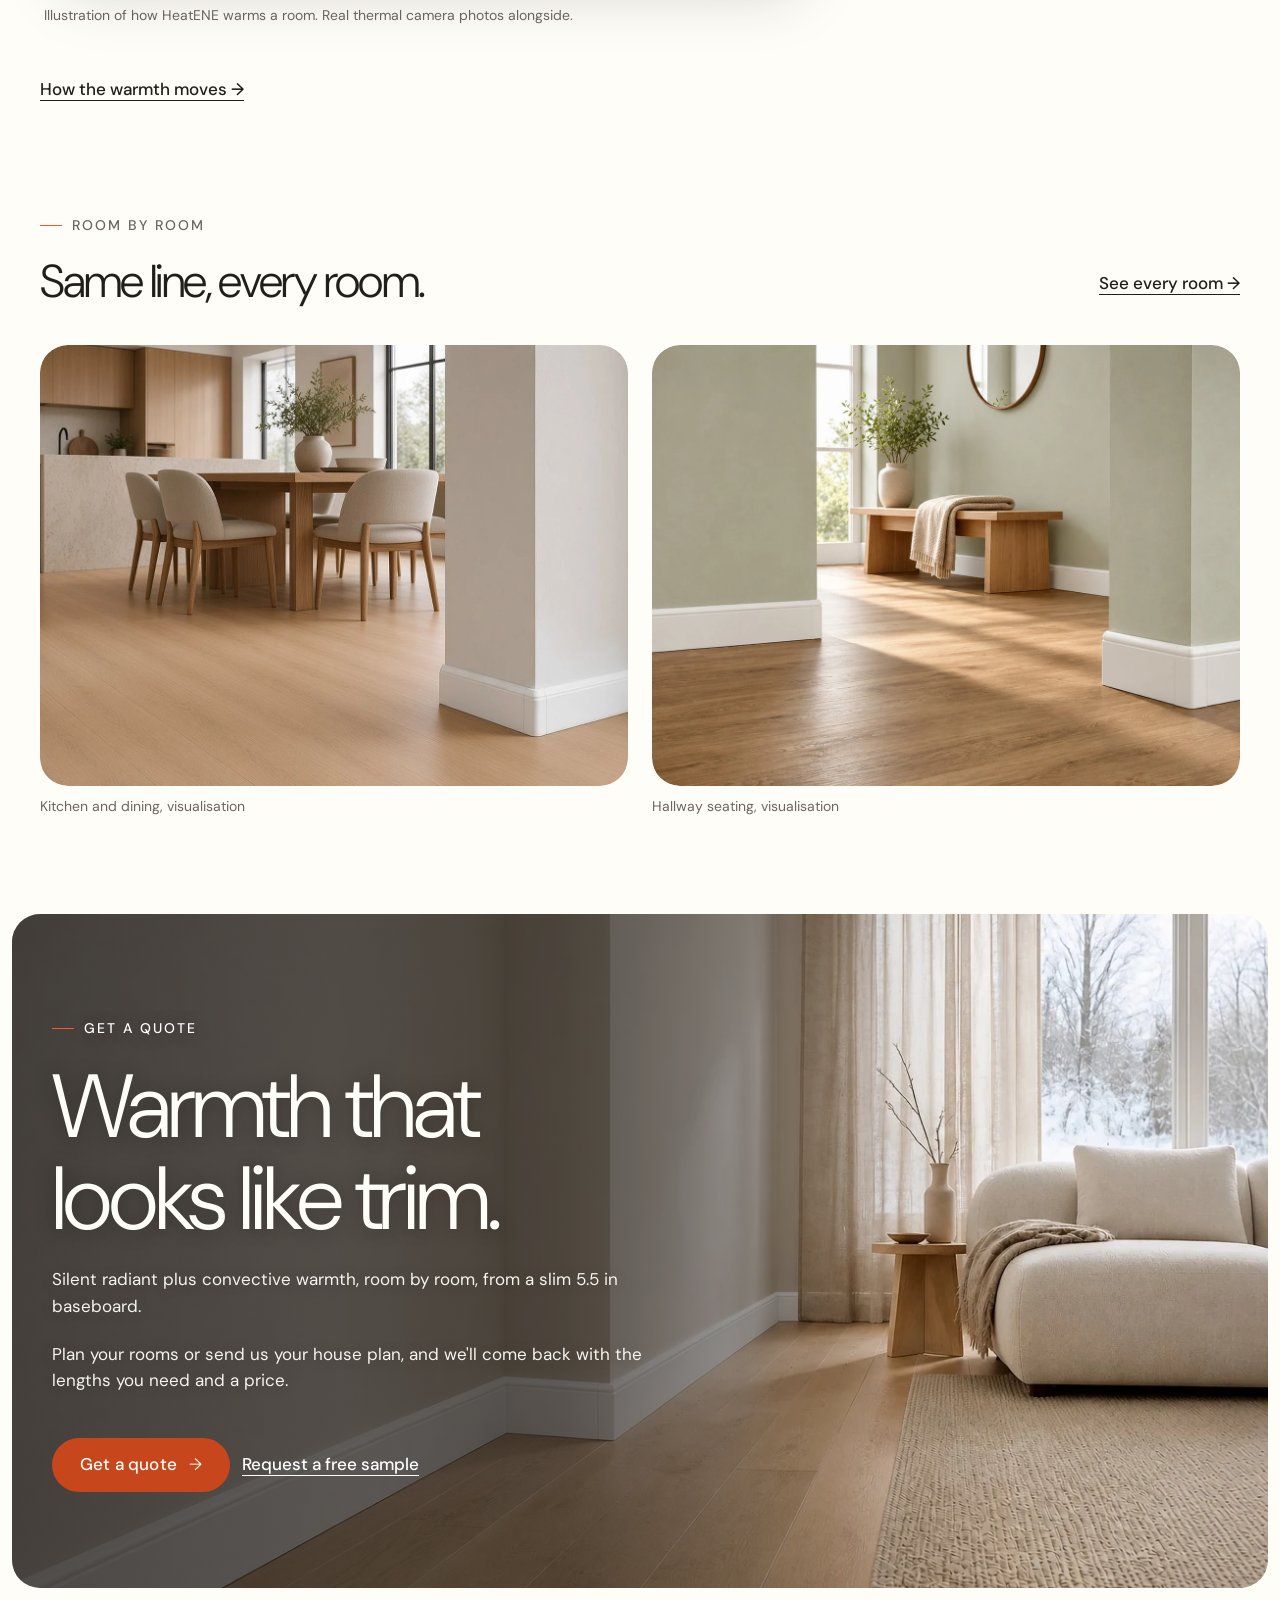
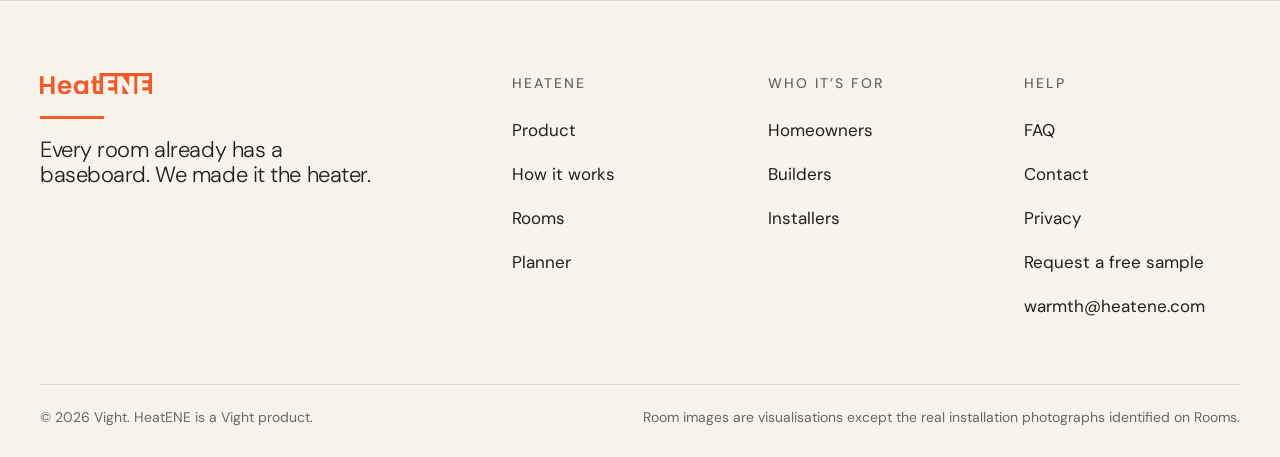
==== commit 583d8e59: "HeatENE site v2 (261110): replace old site Co-authored-by: eastwardinho <eastwardinho@users.noreply." ====
--- a/index.html
+++ b/index.html
@@ -1,457 +1,1604 @@
-<!DOCTYPE html>
-<html lang="en">
-<head>
-    <meta charset="UTF-8">
-    <meta name="viewport" content="width=device-width, initial-scale=1.0">
-    <title>HeatENE | Invisible Heating. Visible Savings.</title>
-    
-    <!-- SEO Meta Tags -->
-    <meta name="description" content="HeatENE - Revolutionary heated baseboard system. 100% efficient infrared heating, made in USA. Replace ugly radiators with invisible warmth. Get a free quote today.">
-    <meta name="keywords" content="baseboard heater, infrared heating, radiant heat, electric heating, energy efficient heating, made in USA, Oklahoma">
-    <meta name="author" content="HeatENE USA">
-    <meta name="robots" content="index, follow">
-    
-    <!-- Open Graph / Facebook -->
-    <meta property="og:title" content="HeatENE | Invisible Heating. Visible Savings.">
-    <meta property="og:description" content="Revolutionary heated baseboard system made in USA. 100% efficient, no cold spots, 10 year warranty.">
-    <meta property="og:image" content="https://www.heatene.com/assets/install-hallway-1.jpg">
-    <meta property="og:url" content="https://www.heatene.com/">
-    <meta property="og:type" content="website">
-    
-    <!-- Twitter Card -->
-    <meta name="twitter:card" content="summary_large_image">
-    <meta name="twitter:title" content="HeatENE | Invisible Heating. Visible Savings.">
-    <meta name="twitter:description" content="Revolutionary heated baseboard system made in USA. 100% efficient infrared heating.">
-    <meta name="twitter:image" content="https://www.heatene.com/assets/install-hallway-1.jpg">
-    
-    <!-- Canonical URL -->
-    <link rel="canonical" href="https://www.heatene.com/">
-    
-    <link rel="preconnect" href="https://fonts.googleapis.com">
-    <link rel="preconnect" href="https://fonts.gstatic.com" crossorigin>
-    <link href="https://fonts.googleapis.com/css2?family=Poppins:wght@300;400;500;600;700&display=swap" rel="stylesheet">
-    <link rel="stylesheet" href="styles.css">
-    <link rel="icon" type="image/svg+xml" href="assets/logo.svg">
-</head>
-<body>
-    <!-- Navigation -->
-    <nav class="nav">
-        <div class="nav-container">
-            <a href="./" class="nav-logo">
-                <img src="assets/logo.svg" alt="HeatENE" height="40">
-            </a>
-            <ul class="nav-links">
-                <li><a href="#how-it-works">How It Works</a></li>
-                <li><a href="#benefits">Benefits</a></li>
-                <li><a href="#products">Products</a></li>
-                <li><a href="#faq">FAQ</a></li>
-                <li><a href="#lead-capture" class="btn btn-primary">Get Quote</a></li>
-            </ul>
-            <button class="nav-toggle" aria-label="Menu">
-                <span></span>
-                <span></span>
-                <span></span>
-            </button>
-        </div>
-    </nav>
-
-    <!-- Hero Section -->
-    <header class="hero">
-        <div class="hero-content">
-            <h1>Invisible Heating.<br><span class="highlight">Visible Savings.</span></h1>
-            <p class="hero-subtitle">Revolutionary heated baseboards designed for American homes. Even, comfortable warmth with no cold spots — 100% efficient, beautifully hidden, and up to 60% cheaper to run.</p>
-            <div class="hero-cta">
-                <a href="/calculator/" class="btn btn-primary btn-large">Calculate Your Savings</a>
-                <a href="#how-it-works" class="btn btn-secondary btn-large">Learn More</a>
-            </div>
-        </div>
-        <div class="hero-image">
-            <img src="assets/install-hallway-1.jpg" alt="HeatENE heated baseboard installed in modern apartment hallway">
-        </div>
-    </header>
-
-    <!-- Lead Capture CTA -->
-    <section class="lead-capture" id="lead-capture">
-        <div class="container">
-            <div class="lead-box">
-                <h3>Get Your Free Quote</h3>
-                <p>Tell us your home size and we'll send you a personalized estimate within 24 hours.</p>
-                <form class="lead-form" action="https://formspree.io/warmth@heatene.com" method="POST">
-                    <input type="hidden" name="_subject" value="New HeatENE Quote Request">
-                    <input type="hidden" name="_next" value="https://www.heatene.com/?thanks=1">
-                    <input type="text" name="name" placeholder="Your Name" required>
-                    <input type="email" name="email" placeholder="Email Address" required>
-                    <input type="tel" name="phone" placeholder="Phone Number">
-                    <input type="text" name="sqft" placeholder="Home Size (sq ft)">
-                    <select name="timeline">
-                        <option value="">When do you need heating?</option>
-                        <option value="asap">As soon as possible</option>
-                        <option value="1-3months">1-3 months</option>
-                        <option value="3-6months">3-6 months</option>
-                        <option value="planning">Just planning</option>
-                    </select>
-                    <button type="submit" class="btn btn-primary btn-large">Get Free Quote →</button>
-                </form>
-                <p class="form-note">No obligation. We'll never share your information.</p>
-            </div>
-        </div>
-    </section>
-
-    <!-- Stats Bar -->
-    <section class="stats-bar">
-        <div class="container">
-            <div class="stat">
-                <span class="stat-value">99.69%</span>
-                <span class="stat-label">Thermal Efficiency</span>
-            </div>
-            <div class="stat">
-                <span class="stat-value">60%</span>
-                <span class="stat-label">Cost Savings vs Gas</span>
-            </div>
-            <div class="stat">
-                <span class="stat-value">25+</span>
-                <span class="stat-label">Year Lifespan</span>
-            </div>
-            <div class="stat">
-                <span class="stat-value">0</span>
-                <span class="stat-label">Maintenance Required</span>
-            </div>
-        </div>
-    </section>
-
-    <!-- Trust Badges -->
-    <section class="trust-badges">
-        <div class="container">
-            <div class="badges">
-                <div class="badge">🇺🇸 Made in USA</div>
-                <div class="badge">🛡️ 10 Year Warranty</div>
-                <div class="badge">✅ UL Listed</div>
-                <div class="badge">📞 Free Consultation</div>
-                <div class="badge">💰 Financing Available</div>
-            </div>
-        </div>
-    </section>
-
-    <!-- How It Works -->
-    <section class="section" id="how-it-works">
-        <div class="container">
-            <h2 class="section-title">How It Works</h2>
-            <p class="section-subtitle">HeatENE replaces traditional baseboards with intelligent heated panels that warm your home from the ground up.</p>
-            
-            <div class="steps">
-                <div class="step">
-                    <div class="step-number">1</div>
-                    <h3>Graphene Infrared Film</h3>
-                    <p>Advanced graphene heating film emits far-infrared radiation that warms people and objects directly — creating even, comfortable warmth with no cold spots, just like the sun.</p>
-                </div>
-                <div class="step">
-                    <div class="step-number">2</div>
-                    <h3>Smart Thermostats</h3>
-                    <p>Each room has independent control. Heat only the spaces you use, when you use them. Compatible with any smart home system.</p>
-                </div>
-                <div class="step">
-                    <div class="step-number">3</div>
-                    <h3>Rapid Response</h3>
-                    <p>Heat a room by 18°F in just 20 minutes. The thermostat cycles on and off to maintain perfect temperature with minimal energy.</p>
-                </div>
-            </div>
-        </div>
-    </section>
-
-    <!-- Thermal Proof -->
-    <section class="section thermal-section">
-        <div class="container">
-            <div class="thermal-grid">
-                <div class="thermal-image">
-                    <img src="assets/thermal-test.jpg" alt="FLIR thermal imaging showing HeatENE heat distribution at 131°F">
-                </div>
-                <div class="thermal-content">
-                    <h2>Proven Performance</h2>
-                    <p>Independent testing with FLIR thermal imaging confirms even heat distribution across the entire baseboard surface.</p>
-                    <ul class="thermal-stats">
-                        <li><strong>131°F</strong> max surface temp (child safe)</li>
-                        <li><strong>99.69%</strong> thermal conversion efficiency</li>
-                        <li><strong>20 min</strong> to heat room by 18°F</li>
-                        <li><strong>IPX5</strong> waterproof rated</li>
-                    </ul>
-                </div>
-            </div>
-        </div>
-    </section>
-
-    <!-- Testimonials -->
-    <section class="section testimonials">
-        <div class="container">
-            <h2 class="section-title">What Homeowners Say</h2>
-            <div class="testimonial-grid">
-                <div class="testimonial">
-                    <p class="testimonial-text">"We replaced our old baseboard heaters with HeatENE and our energy bill dropped 40%. Plus no more cold spots by the windows!"</p>
-                    <p class="testimonial-author">— Sarah M., Minnesota</p>
-                </div>
-                <div class="testimonial">
-                    <p class="testimonial-text">"The installer was done in a day. It looks so clean - visitors don't even notice it's our heating system."</p>
-                    <p class="testimonial-author">— David R., Colorado</p>
-                </div>
-                <div class="testimonial">
-                    <p class="testimonial-text">"Finally, even heat throughout the room. No more fighting over the thermostat."</p>
-                    <p class="testimonial-author">— Jennifer K., Ohio</p>
-                </div>
-            </div>
-        </div>
-    </section>
-
-    <!-- Real Installations Gallery -->
-    <section class="section gallery-section" id="gallery">
-        <div class="container">
-            <h2 class="section-title">Real Installations</h2>
-            <p class="section-subtitle">See HeatENE in action — these photos are from actual apartment installations in New Zealand.</p>
-            
-            <div class="gallery-grid">
-                <div class="gallery-item">
-                    <img src="assets/install-bedroom-1.jpg" alt="Bedroom with HeatENE baseboard" loading="lazy">
-                </div>
-                <div class="gallery-item">
-                    <img src="assets/install-corner-detail.jpg" alt="Close-up of corner connector with thermostat" loading="lazy">
-                </div>
-                <div class="gallery-item">
-                    <img src="assets/install-bedroom-2.jpg" alt="Bedroom with thermostat controls" loading="lazy">
-                </div>
-                <div class="gallery-item">
-                    <img src="assets/install-corner-cabinet.jpg" alt="Clean corner detail around cabinet" loading="lazy">
-                </div>
-            </div>
-        </div>
-    </section>
-
-    <!-- Benefits -->
-    <section class="section section-alt" id="benefits">
-        <div class="container">
-            <h2 class="section-title">Why Choose HeatENE?</h2>
-            
-            <div class="benefits-grid">
-                <div class="benefit">
-                    <div class="benefit-icon">✨</div>
-                    <h3>Beautiful, Not Ugly</h3>
-                    <p>Say goodbye to clunky radiators, bulky baseboard heaters, and wall-mounted eyesores. HeatENE looks like elegant trim — guests won't even know it's your heating system.</p>
-                </div>
-                <div class="benefit">
-                    <div class="benefit-icon">💨</div>
-                    <h3>Reclaim Your Space</h3>
-                    <p>No more bulky radiators blocking furniture placement. HeatENE sits where your baseboard already is.</p>
-                </div>
-                <div class="benefit">
-                    <div class="benefit-icon">💰</div>
-                    <h3>Lower Running Costs</h3>
-                    <p>100% of electricity converts to heat. Combined with zone control, expect 40-60% savings vs traditional heating.</p>
-                </div>
-                <div class="benefit">
-                    <div class="benefit-icon">🌱</div>
-                    <h3>Carbon Neutral Ready</h3>
-                    <p>As the grid gets greener, so does your heating. Pair with solar panels for truly zero-carbon warmth.</p>
-                </div>
-                <div class="benefit">
-                    <div class="benefit-icon">🔧</div>
-                    <h3>Zero Maintenance</h3>
-                    <p>No furnace services, no bleeding radiators, no moving parts. Install and forget for 25+ years.</p>
-                </div>
-                <div class="benefit">
-                    <div class="benefit-icon">🏠</div>
-                    <h3>Any Home, Any Style</h3>
-                    <p>Standard white powder coat blends seamlessly. Custom colors available for perfect matching.</p>
-                </div>
-                <div class="benefit">
-                    <div class="benefit-icon">🌡️</div>
-                    <h3>No Cold Spots</h3>
-                    <p>Unlike forced-air systems that blow hot air and create uneven temperatures, HeatENE uses gentle radiant heat that warms evenly from floor level up. No drafts, no noise, no dry air.</p>
-                </div>
-            </div>
-        </div>
-    </section>
-
-    <!-- Product Section -->
-    <section class="section" id="products">
-        <div class="container">
-            <h2 class="section-title">The HeatENE System</h2>
-            <p class="section-subtitle">Professional-grade heated baseboards designed for American homes.</p>
-            <p class="disclaimer">*Results based on independent testing in controlled conditions. Your home's performance will vary — better insulation means better results! Use our calculator for a personalized estimate.</p>
-            
-            <div class="product-showcase">
-                <div class="product-image">
-                    <img src="assets/product-skirting-corner.jpg" alt="HeatENE heated baseboard with corner connectors">
-                </div>
-                <div class="product-details">
-                    <h3>Heated Baseboards</h3>
-                    <div class="made-in-usa">🇺🇸 Assembled in Oklahoma, USA</div>
-                    <ul class="product-specs">
-                        <li><strong>Output:</strong> 21W per linear foot</li>
-                        <li><strong>Efficiency:</strong> 99.69% thermal conversion</li>
-                        <li><strong>Surface Temp:</strong> 131°F max (child safe)</li>
-                        <li><strong>Material:</strong> 6063 grade aluminum extrusion</li>
-                        <li><strong>Lengths:</strong> Up to 20ft (snap-fit connectors)</li>
-                        <li><strong>Finish:</strong> Akzonobel powder coat — white standard, custom colors available</li>
-                        <li><strong>Warranty:</strong> 10 years</li>
-                        <li><strong>Certifications:</strong> UL Listed, IPX5 Rated, ISO 9001:2015</li>
-                    </ul>
-                    <a href="/calculator/" class="btn btn-primary">Get Your Quote</a>
-                </div>
-            </div>
-        </div>
-    </section>
-
-    <!-- Comparison Section -->
-    <section class="section section-alt">
-        <div class="container">
-            <h2 class="section-title">How We Compare</h2>
-            
-            <div class="comparison-table-wrapper">
-                <table class="comparison-table">
-                    <thead>
-                        <tr>
-                            <th></th>
-                            <th class="highlight">HeatENE</th>
-                            <th>Gas Furnace</th>
-                            <th>Heat Pump</th>
-                            <th>Electric Baseboard</th>
-                        </tr>
-                    </thead>
-                    <tbody>
-                        <tr>
-                            <td>Efficiency</td>
-                            <td class="highlight">100%</td>
-                            <td>85-92%</td>
-                            <td>300%+ (COP)</td>
-                            <td>100%</td>
-                        </tr>
-                        <tr>
-                            <td>Installation Cost</td>
-                            <td class="highlight">$$$</td>
-                            <td>$$$$</td>
-                            <td>$$$$$</td>
-                            <td>$$</td>
-                        </tr>
-                        <tr>
-                            <td>Running Cost</td>
-                            <td class="highlight">Low</td>
-                            <td>Medium</td>
-                            <td>Low</td>
-                            <td>High</td>
-                        </tr>
-                        <tr>
-                            <td>Maintenance</td>
-                            <td class="highlight">None</td>
-                            <td>Annual service</td>
-                            <td>Annual service</td>
-                            <td>None</td>
-                        </tr>
-                        <tr>
-                            <td>Lifespan</td>
-                            <td class="highlight">25+ years</td>
-                            <td>10-15 years</td>
-                            <td>15-20 years</td>
-                            <td>10-15 years</td>
-                        </tr>
-                        <tr>
-                            <td>Space Required</td>
-                            <td class="highlight">Zero (in baseboard)</td>
-                            <td>Furnace + ducts</td>
-                            <td>External unit + indoor</td>
-                            <td>Wall space</td>
-                        </tr>
-                        <tr>
-                            <td>Zone Control</td>
-                            <td class="highlight">Per room</td>
-                            <td>Limited</td>
-                            <td>Limited</td>
-                            <td>Per unit</td>
-                        </tr>
-                    </tbody>
-                </table>
-            </div>
-        </div>
-    </section>
-
-    <!-- CTA Section -->
-    <section class="section cta-section">
-        <div class="container">
-            <h2>Ready to Transform Your Heating?</h2>
-            <p>Get an instant quote for your home with our calculator. See your potential savings in minutes.</p>
-            <a href="/calculator/" class="btn btn-white btn-large">Calculate Now →</a>
-        </div>
-    </section>
-
-    <!-- FAQ Section -->
-    <section class="section faq-section" id="faq">
-        <div class="container">
-            <h2 class="section-title">Frequently Asked Questions</h2>
-            <div class="faq-grid">
-                <div class="faq-item">
-                    <h4>How much does it cost to run?</h4>
-                    <p>At average US electricity rates ($0.16/kWh), a typical room costs around $0.50-1.00 per day to heat. Use our calculator for your exact estimate.</p>
-                </div>
-                <div class="faq-item">
-                    <h4>Is it safe for children and pets?</h4>
-                    <p>Yes! Surface temperature maxes at 131°F (55°C) - warm to touch but won't burn. UL Listed for household safety.</p>
-                </div>
-                <div class="faq-item">
-                    <h4>Can I install it myself?</h4>
-                    <p>HeatENE uses snap-fit connectors - no special tools needed. However, electrical connection should be done by a licensed electrician.</p>
-                </div>
-                <div class="faq-item">
-                    <h4>How long does installation take?</h4>
-                    <p>A typical room takes 2-3 hours. Whole home installation is usually completed in 1-2 days.</p>
-                </div>
-                <div class="faq-item">
-                    <h4>What's the warranty?</h4>
-                    <p>10 years on the heating elements, 10 years on the Akzonobel powder coat finish. We stand behind our product.</p>
-                </div>
-                <div class="faq-item">
-                    <h4>Does it work with my smart home?</h4>
-                    <p>Yes! HeatENE works with any standard thermostat, plus smart home systems like Alexa, Google Home, and Apple HomeKit.</p>
-                </div>
-            </div>
-        </div>
-    </section>
-
-    <!-- Footer -->
-    <footer class="footer">
-        <div class="container">
-            <div class="footer-grid">
-                <div class="footer-brand">
-                    <img src="assets/logo.svg" alt="HeatENE" height="32">
-                    <p>Intelligent infrared heating for the modern home.</p>
-                    <p class="made-usa-footer">🇺🇸 Proudly assembled in Oklahoma</p>
-                </div>
-                <div class="footer-links">
-                    <h4>Product</h4>
-                    <ul>
-                        <li><a href="#how-it-works">How It Works</a></li>
-                        <li><a href="#benefits">Benefits</a></li>
-                        <li><a href="#products">Specifications</a></li>
-                        <li><a href="/calculator/">Calculator</a></li>
-                    </ul>
-                </div>
-                <div class="footer-links">
-                    <h4>Company</h4>
-                    <ul>
-                        <li><a href="#">About Us</a></li>
-                        <li><a href="#">Case Studies</a></li>
-                        <li><a href="#">Contact</a></li>
-                    </ul>
-                </div>
-                <div class="footer-contact">
-                    <h4>Get in Touch</h4>
-                    <p>warmth@heatene.com</p>
-                </div>
-            </div>
-            <div class="footer-bottom">
-                <p>© 2026 HeatENE USA. All rights reserved.</p>
-            </div>
-        </div>
-    </footer>
-
-    <!-- Floating CTA -->
-    <a href="#lead-capture" class="floating-cta btn btn-primary">Get Free Quote</a>
-
-    <script src="app.js"></script>
-</body>
-</html>
+<!doctype html><html lang="en"><head><meta charset="utf-8"><meta name="viewport" content="width=device-width,initial-scale=1"><title>HeatENE | Invisible heating. Beautiful warmth.</title><meta property="og:title" content="HeatENE | Invisible heating. Beautiful warmth."><meta name="description" content="HeatENE is a slim 5.5 in baseboard heater: silent, 100% efficient radiant plus convective warmth, room by room, with even warmth along every wall run. Whole-house heat for new and tight builds; in existing homes, alongside your current heating."><meta property="og:description" content="HeatENE is a slim 5.5 in baseboard heater: silent, 100% efficient radiant plus convective warmth, room by room, with even warmth along every wall run. Whole-house heat for new and tight builds; in existing homes, alongside your current heating."><link rel="icon" type="image/png" sizes="32x32" href="assets/img/favicon-32.png"><link rel="apple-touch-icon" href="assets/img/apple-touch-icon.png"><link rel="canonical" href="https://www.heatene.com/"><meta property="og:url" content="https://www.heatene.com/"><meta property="og:type" content="website"><meta property="og:image" content="https://www.heatene.com/assets/img/og.jpg"><meta property="og:image:alt" content="HeatENE matt white skirting in a furnished room"><meta name="twitter:card" content="summary_large_image"><!-- Tracking pixels: paste IDs into assets/js/pixels.js. Loads only after cookie consent. Empty = inactive. -->
+<style>
+@font-face{font-family:"DM Sans";src:url(assets/fonts/DMSans-Variable.ttf) format("truetype");font-weight:100 1000;font-display:swap}
+:root{--o:#F15A29;--od:#D94718;--g:#171411;--ink:#221F1B;--mu:#6D665F;--ch:#F7F3EB;--pl:#E7DED2;--li:#CFC4B5;--wh:#FFFDF8}
+*{box-sizing:border-box;margin:0;padding:0;border-radius:0}
+html{scroll-behavior:smooth}
+body{font-family:"DM Sans",system-ui,sans-serif;background:var(--wh);color:var(--ink);font-size:17px;line-height:1.55;-webkit-font-smoothing:antialiased}
+a{color:inherit;text-decoration:none}img{display:block;width:100%;height:100%;object-fit:cover}
+.lp{fill:#F15A29}.ld{fill:#FFFDF8}.logo{display:block;width:112px;height:auto}
+.w{max-width:1320px;margin:0 auto;padding:0 40px}
+.lab{display:inline-flex;align-items:center;gap:10px;font-size:14px;letter-spacing:.14em;text-transform:uppercase;color:var(--mu);font-weight:500}
+.lab:before{content:"";width:22px;height:1px;background:var(--o)}
+h1,h2,h3{font-weight:300;letter-spacing:-.035em;line-height:1.02}
+h2{font-size:clamp(38px,5vw,72px)}
+h3{font-size:22px;font-weight:400;letter-spacing:-.015em;line-height:1.2}
+p.lead{font-size:22px;color:var(--mu);max-width:560px;font-weight:300}
+.btn{display:inline-flex;align-items:center;gap:12px;height:52px;padding:0 26px;background:var(--g);color:var(--wh);font-size:17px;font-weight:500;letter-spacing:.01em}
+.btn.o{background:var(--o)}.btn.line{background:transparent;color:var(--ink);box-shadow:inset 0 0 0 1px var(--ink)}
+.btn:after{content:"→";font-weight:300}
+section{padding:140px 0}
+.tag{position:absolute;left:14px;bottom:14px;font-size:14px;letter-spacing:.14em;text-transform:uppercase;background:rgba(255,253,248,.86);color:var(--ink);padding:5px 9px;font-weight:500}
+.tag.real{background:var(--g);color:var(--wh)}
+.tag.real:before{content:"";display:inline-block;width:6px;height:6px;background:var(--o);margin-right:7px;vertical-align:1px}
+.fig{position:relative;overflow:hidden;background:var(--pl)}
+.ph{outline:1px dashed var(--o);outline-offset:-1px}
+.chip{display:inline-block;font-size:14px;letter-spacing:.12em;text-transform:uppercase;color:var(--od);border:1px dashed var(--o);padding:3px 7px;font-weight:500}
+/* the wall-floor line motif */
+.rule{position:relative;height:1px;background:var(--li)}
+.rule:before{content:"";position:absolute;left:0;top:-1px;width:64px;height:3px;background:var(--o)}
+
+/* nav */
+.nav{position:fixed;top:18px;left:50%;transform:translateX(-50%);z-index:20;display:flex;align-items:center;gap:34px;background:rgba(255,253,248,.92);backdrop-filter:blur(10px);padding:12px 12px 12px 22px;box-shadow:0 0 0 1px rgba(34,31,27,.08)}
+.nav ul{display:flex;gap:26px;list-style:none;font-size:14px;white-space:nowrap}.nav .q{white-space:nowrap}
+.nav ul a{color:var(--mu)}.nav ul a:hover{color:var(--ink)}
+.nav .q{height:38px;padding:0 16px;font-size:14px}
+/* hero */
+.hero{position:relative;height:100vh;min-height:720px;max-height:980px;padding:0;overflow:hidden;background:var(--pl)}
+.hero img{position:absolute;inset:0;width:100%;height:100%;object-fit:cover}
+.hero:after{content:"";position:absolute;inset:0;background:linear-gradient(90deg,rgba(23,20,17,.38) 0%,rgba(23,20,17,.12) 45%,rgba(23,20,17,0) 65%),linear-gradient(180deg,rgba(23,20,17,0) 45%,rgba(23,20,17,.3) 100%)}
+.hero .copy{position:absolute;left:0;right:0;bottom:56px;z-index:2;color:var(--wh)}
+.hero h1{font-size:clamp(56px,7.6vw,124px);font-weight:250;max-width:900px}
+.hero .row{display:flex;flex-direction:column;align-items:flex-start;gap:26px;margin-top:28px;max-width:560px}
+.hero .row p{max-width:460px;font-size:17px;font-weight:300;opacity:.95}
+.hero .tag{left:auto;right:40px;bottom:40px;z-index:3}
+.hero .hl{position:absolute;z-index:2;left:0;bottom:0;width:100%;height:1px;background:rgba(255,253,248,.4)}
+/* idea */
+.idea .grid{display:grid;grid-template-columns:5fr 7fr;gap:80px;align-items:end}
+.idea h2 em{font-style:normal;color:var(--o)}
+.idea .pair{display:grid;grid-template-columns:1fr 1fr;gap:16px;margin-top:80px}
+.idea .pair .fig{aspect-ratio:4/3}
+.idea .cap{display:flex;justify-content:space-between;margin-top:14px;font-size:14px;color:var(--mu)}
+/* readouts */
+.reads{display:grid;grid-template-columns:repeat(4,1fr);border-top:1px solid var(--li);border-bottom:1px solid var(--li);margin-top:96px}
+.reads div{padding:30px 28px 34px;border-left:1px solid var(--li)}.reads div:first-child{border-left:0;padding-left:0}
+.reads b{display:block;font-size:34px;font-weight:300;letter-spacing:-.02em;margin-bottom:6px}
+.reads span{font-size:14px;color:var(--mu)}
+/* comfort */
+.comfort{background:var(--ch)}
+.comfort .top{display:flex;justify-content:space-between;align-items:end;gap:60px;margin-bottom:64px}
+.three{display:grid;grid-template-columns:repeat(3,1fr);gap:16px}
+.card .fig{aspect-ratio:4/5}
+.card h3{margin-top:22px}.card p{margin-top:8px;color:var(--mu);font-size:17px;max-width:360px}
+.card .n{font-size:14px;letter-spacing:.14em;color:var(--o);font-weight:500;margin-top:22px;display:block}
+/* how */
+.how .grid{display:grid;grid-template-columns:1fr 1fr;gap:80px;align-items:center}
+.steps{margin-top:48px;border-top:1px solid var(--li)}
+.steps li{list-style:none;display:grid;grid-template-columns:56px 1fr;padding:22px 0;border-bottom:1px solid var(--li)}
+.steps li b{font-weight:400;color:var(--o);font-size:14px;letter-spacing:.1em;padding-top:3px}
+.steps li h3{font-size:22px}.steps li p{color:var(--mu);font-size:17px;margin-top:4px}
+.how .fig{aspect-ratio:3/4}
+/* product */
+.product{background:var(--g);color:var(--wh)}
+.product .lab{color:#b8ada1}
+.product p.lead{color:#c9bfb3}
+.product .grid{display:grid;grid-template-columns:7fr 5fr;grid-template-rows:640px;gap:16px;margin-top:64px}
+.product .big{height:100%}
+.product .stack{display:grid;grid-template-rows:1fr 1fr;gap:16px}
+.product .specs{display:grid;grid-template-columns:repeat(3,1fr);margin-top:64px;border-top:1px solid #3b352f}
+.product .specs div{padding:24px 24px 0 0}
+.product .specs dt{font-size:14px;letter-spacing:.12em;text-transform:uppercase;color:#9d9287}
+.product .specs dd{font-size:22px;font-weight:300;margin-top:6px}
+.product .chip{color:#ff8c63;border-color:#ff8c63}
+.product .tag{background:rgba(255,253,248,.9)}.product .tag.real{background:var(--g);color:var(--wh)}
+/* rooms */
+.rooms .top{display:flex;justify-content:space-between;align-items:end;margin-bottom:56px;gap:40px}
+.gal{display:grid;grid-template-columns:repeat(12,1fr);grid-auto-rows:120px;gap:16px}
+.gal .fig img{width:100%;height:100%;object-fit:cover;display:block}
+.gal .fig:nth-child(1){grid-column:span 7;grid-row:span 5}
+.gal .fig:nth-child(2){grid-column:span 5;grid-row:span 5}
+.gal .fig:nth-child(3),.gal .fig:nth-child(4),.gal .fig:nth-child(5){grid-column:span 4;grid-row:span 4}
+.gal .fig:nth-child(6){grid-column:span 5;grid-row:span 4}
+.gal .fig:nth-child(7){grid-column:span 7;grid-row:span 4}
+.gnote{margin-top:18px;font-size:14px;color:var(--mu)}
+.gal .cap{position:absolute;right:14px;bottom:14px;color:var(--wh);font-size:14px;text-shadow:0 1px 8px rgba(0,0,0,.35)}
+/* real installs strip */
+.real{padding-top:0}
+.real .strip{display:grid;grid-template-columns:repeat(3,1fr);gap:16px;margin-top:40px}
+.real .strip .fig{aspect-ratio:3/4}
+/* trade */
+.trade{background:var(--pl)}
+.trade .grid{display:grid;grid-template-columns:6fr 6fr;gap:80px;align-items:start}
+.trade .fig{aspect-ratio:4/3}
+.trade ul{list-style:none;margin:40px 0 44px;border-top:1px solid var(--li)}
+.trade ul li{padding:18px 0;border-bottom:1px solid var(--li);display:grid;grid-template-columns:200px 1fr;gap:20px;font-size:17px}
+.trade ul li b{font-weight:500}
+.trade ul li span{color:var(--mu)}
+.trade .acts{display:flex;gap:12px;flex-wrap:wrap}
+/* faq */
+.faq .grid{display:grid;grid-template-columns:4fr 8fr;gap:80px}
+details{border-bottom:1px solid var(--li);padding:24px 0}
+details:first-child{border-top:1px solid var(--li)}
+summary{list-style:none;cursor:pointer;font-size:22px;font-weight:400;letter-spacing:-.01em;display:flex;justify-content:space-between}
+summary::-webkit-details-marker{display:none}
+summary:after{content:"+";color:var(--o);font-weight:300}
+details[open] summary:after{content:"–"}
+details p{color:var(--mu);margin-top:12px;max-width:680px}
+/* cta */
+.cta{position:relative;padding:0;min-height:640px;color:var(--wh);overflow:hidden}
+.cta img{position:absolute;inset:0}
+.cta:before{content:"";position:absolute;inset:0;background:rgba(23,20,17,.48);z-index:1}
+.cta .w{position:relative;z-index:2;padding-top:150px;padding-bottom:110px}
+.cta h2{font-size:clamp(48px,7vw,108px);max-width:900px}
+.cta .acts{display:flex;gap:12px;margin-top:44px;flex-wrap:wrap}
+.cta .btn.line{color:var(--wh);box-shadow:inset 0 0 0 1px var(--wh)}
+.cta p{margin-top:22px;opacity:.85}
+.cta .tag{z-index:3}
+footer{background:var(--g);color:#b8ada1;font-size:14px}
+footer .w{display:flex;justify-content:space-between;align-items:center;padding-top:36px;padding-bottom:36px;gap:20px}
+/* audience split */
+.aud{padding:0;background:var(--wh)}
+.aud .row3{display:grid;grid-template-columns:repeat(3,1fr);border-bottom:1px solid var(--li)}
+.aud a.c{display:flex;flex-direction:column;gap:14px;padding:44px 40px 40px;border-left:1px solid var(--li);transition:background .2s}
+.aud a.c:first-child{border-left:0}
+.aud a.c:hover{background:var(--ch)}
+.aud .k{font-size:14px;letter-spacing:.14em;text-transform:uppercase;color:var(--o);font-weight:500}
+.aud h3{font-size:34px;font-weight:300;letter-spacing:-.025em}
+.aud p{color:var(--mu);font-size:17px;max-width:360px}
+.aud .go{margin-top:auto;padding-top:14px;font-size:17px;font-weight:500;display:flex;align-items:center;gap:10px}
+.aud .go:after{content:"→";font-weight:300;color:var(--o)}
+/* how it fits */
+.fits{background:var(--ch)}
+.fits .grid{display:grid;grid-template-columns:5fr 7fr;gap:80px;align-items:center}
+.fits ul{list-style:none;margin-top:36px;border-top:1px solid var(--li)}
+.fits li{display:grid;grid-template-columns:36px 1fr;padding:18px 0;border-bottom:1px solid var(--li);font-size:17px}
+.fits li i{display:block;width:20px;height:3px;background:var(--o);margin-top:11px}
+.fits li i.t{width:10px;height:10px;background:var(--g);margin-top:7px}
+.fits li i.hp{width:22px;height:10px;background:transparent;outline:1.5px dashed var(--mu);margin-top:7px}
+.fits li b{font-weight:500}.fits li span{color:var(--mu)}
+.fits .pair{margin-top:28px;padding:18px 20px;background:var(--wh);font-size:17px;color:var(--mu);border-left:3px solid var(--li)}
+.fits .pair b{color:var(--ink);font-weight:500}
+.plan{background:var(--wh);padding:28px;box-shadow:0 0 0 1px var(--li)}
+.plan svg{display:block;width:100%;height:auto}
+.plan .pc{display:flex;justify-content:space-between;margin-top:14px;font-size:14px;color:var(--mu)}
+/* comparison */
+.cmp .top{display:flex;justify-content:space-between;align-items:end;gap:60px;margin-bottom:56px}
+.tbl{overflow-x:auto;-webkit-overflow-scrolling:touch}
+.tbl table{width:100%;min-width:1080px;border-collapse:collapse;font-size:17px}
+.tbl th,.tbl td{text-align:left;vertical-align:top;padding:16px 14px;border-bottom:1px solid var(--li)}
+.tbl thead th{font-size:14px;letter-spacing:.1em;text-transform:uppercase;color:var(--mu);font-weight:500;border-bottom:1px solid var(--ink)}
+.tbl tbody th{font-weight:500;width:150px;color:var(--ink)}
+.tbl td{color:var(--mu)}
+.tbl .h{background:var(--ch);color:var(--ink)}
+.tbl thead th.h{color:var(--ink);box-shadow:inset 0 3px 0 var(--o)}
+.tbl .y:before{content:"";display:inline-block;width:8px;height:8px;background:var(--o);margin-right:8px;vertical-align:1px}
+.energy{display:grid;grid-template-columns:5fr 7fr;gap:60px;margin-top:64px;padding-top:40px;border-top:1px solid var(--li)}
+.energy h3{font-size:34px;font-weight:300}
+.energy p{color:var(--mu);margin-bottom:14px}
+.energy .nums{display:grid;grid-template-columns:1fr 1fr;gap:16px;margin:8px 0 18px}
+.energy .nums div{background:var(--ch);padding:22px}
+.energy .nums b{display:block;font-size:34px;font-weight:300;letter-spacing:-.02em}
+.energy .nums span{font-size:14px;color:var(--mu)}
+.fn{font-size:14px;color:var(--mu);margin-top:22px;max-width:980px;line-height:1.5}
+/* planner */
+.planner{background:var(--g);color:var(--wh)}
+.planner .lab{color:#b8ada1}.planner p.lead{color:#c9bfb3}
+.planner .top{display:flex;justify-content:space-between;align-items:end;gap:60px;margin-bottom:48px}
+.pl{display:grid;grid-template-columns:8fr 4fr;gap:16px;align-items:start}
+.pl .rooms-in{background:#211d19;padding:24px}
+.pl .hd,.pl .rm{display:grid;grid-template-columns:1.8fr .8fr .8fr .7fr .9fr 36px;gap:8px;align-items:center}
+.pl .hd{font-size:14px;letter-spacing:.1em;text-transform:uppercase;color:#9d9287;padding-bottom:10px;border-bottom:1px solid #3b352f}
+.pl .rm{padding:10px 0;border-bottom:1px solid #3b352f}
+.pl input,.pl select{width:100%;height:40px;background:#171411;color:var(--wh);border:1px solid #4a433c;padding:0 10px;font:inherit;font-size:17px;border-radius:0}
+.pl input:focus{outline:2px solid var(--o);outline-offset:-2px;border-color:transparent}
+.pl .x{height:40px;background:none;border:1px solid #4a433c;color:#b8ada1;cursor:pointer;font-size:17px}
+.pl .x:hover{color:var(--wh);border-color:var(--o)}
+.pl .tools{display:flex;gap:12px;align-items:center;justify-content:space-between;margin-top:18px;flex-wrap:wrap}
+.pl .add{height:44px;padding:0 18px;background:transparent;color:var(--wh);border:1px solid #6d665f;font:inherit;font-size:17px;cursor:pointer}
+.pl .add:hover{border-color:var(--o)}
+.pl .dw{display:flex;gap:10px;align-items:center;font-size:14px;color:#b8ada1}.pl .dw input{width:70px}
+.pl .out{background:var(--wh);color:var(--ink);padding:28px}
+.pl .big{font-size:64px;font-weight:250;letter-spacing:-.04em;line-height:1}
+.pl .big small{font-size:22px;letter-spacing:0;color:var(--mu);margin-left:6px}
+.pl dl{margin-top:22px;border-top:1px solid var(--li)}
+.pl dl div{display:flex;justify-content:space-between;padding:11px 0;border-bottom:1px solid var(--li);font-size:17px}
+.pl dt{color:var(--mu)}.pl dd{font-weight:500}
+.pl .price{margin-top:18px;padding:14px 16px}
+.pl .price b{font-size:22px;font-weight:300;display:block;margin-top:6px}
+.pl .note{font-size:14px;color:var(--mu);margin-top:14px;line-height:1.5}
+.pl .soon{margin-top:14px;font-size:14px;display:flex;justify-content:space-between;color:var(--mu)}
+.pl .per{margin-top:18px;font-size:14px;color:#b8ada1}
+.pl .per table{width:100%;border-collapse:collapse}.pl .per td,.pl .per th{padding:6px 4px;text-align:right;border-bottom:1px solid #3b352f}.pl .per th{font-weight:500;color:#9d9287;font-size:14px;letter-spacing:.08em;text-transform:uppercase}.pl .per td:first-child,.pl .per th:first-child{text-align:left}
+.send{margin-top:16px;background:#211d19;padding:28px;display:grid;grid-template-columns:4fr 8fr;gap:40px}
+.send h3{font-size:34px;font-weight:300}
+.send p{color:#b8ada1;font-size:17px;margin-top:8px}
+.send form{display:grid;grid-template-columns:1fr 1fr;gap:10px}
+.send label{font-size:14px;letter-spacing:.1em;text-transform:uppercase;color:#9d9287;display:flex;flex-direction:column;gap:6px}
+.send .full{grid-column:span 2}
+.send input,.send select{height:44px;background:#171411;color:var(--wh);border:1px solid #4a433c;padding:0 12px;font:inherit;font-size:17px;border-radius:0}
+.send button{height:52px;background:var(--o);color:var(--wh);border:0;font:inherit;font-weight:500;font-size:17px;cursor:pointer}
+.send .draft{font-size:14px;color:#ff8c63;margin-top:4px}
+.planner .chip{color:#ff8c63;border-color:#ff8c63}
+/* builders */
+.builders{background:var(--pl)}
+.builders .grid{display:grid;grid-template-columns:6fr 6fr;gap:80px;align-items:start}
+.builders .fig{aspect-ratio:4/3}
+.builders ul{list-style:none;margin:36px 0 0;border-top:1px solid var(--li)}
+.builders ul li{padding:18px 0;border-bottom:1px solid var(--li);display:grid;grid-template-columns:220px 1fr;gap:20px;font-size:17px}
+.builders ul li b{font-weight:500}.builders ul li span{color:var(--mu)}
+.pilot{margin-top:16px;background:var(--wh);padding:26px}
+.pilot h3{font-size:22px;font-weight:400}
+.pilot p{color:var(--mu);font-size:17px;margin-top:6px}
+.pilot form{display:grid;grid-template-columns:1fr 1fr;gap:10px;margin-top:18px}
+.pilot label{font-size:14px;letter-spacing:.1em;text-transform:uppercase;color:var(--mu);display:flex;flex-direction:column;gap:6px}
+.pilot input,.pilot select{height:44px;border:1px solid var(--li);background:var(--wh);padding:0 12px;font:inherit;font-size:17px;color:var(--ink);border-radius:0}
+.pilot .full{grid-column:span 2}
+.pilot button{height:52px;background:var(--g);color:var(--wh);border:0;font:inherit;font-weight:500;font-size:17px;cursor:pointer}
+.pilot .draft{font-size:14px;color:var(--od)}
+/* sample */
+.sample{padding:0;background:var(--g);color:var(--wh)}
+.sample .grid{display:grid;grid-template-columns:5fr 7fr;align-items:stretch}
+.sample .fig{min-height:420px}
+.sample .tx{padding:80px 64px;display:flex;flex-direction:column;justify-content:center;gap:18px}
+.sample .lab{color:#b8ada1}
+.sample h2{font-size:clamp(36px,4vw,56px)}
+.sample p{color:#c9bfb3;max-width:520px}
+.sample .chip{color:#ff8c63;border-color:#ff8c63;align-self:flex-start}
+@media (max-width:900px){
+ .aud .row3{grid-template-columns:1fr}.aud a.c{border-left:0;border-top:1px solid var(--li);padding:30px 22px}
+ .fits .grid,.energy,.builders .grid,.sample .grid,.send{grid-template-columns:1fr;gap:32px}
+ .cmp .top,.planner .top{flex-direction:column;align-items:flex-start;gap:20px}
+ .plan{padding:14px}
+ .pl{grid-template-columns:1fr}
+ .pl .hd{display:none}
+ .pl .rm{grid-template-columns:1fr 1fr 1fr;gap:8px;padding:14px 0}
+ .pl .rm>*:first-child{grid-column:span 3}
+ .pl .rm label.m{display:flex;flex-direction:column;gap:4px;font-size:14px;letter-spacing:.08em;text-transform:uppercase;color:#9d9287}
+ .send form,.pilot form{grid-template-columns:1fr}.send .full,.pilot .full{grid-column:auto}
+ .builders ul li{grid-template-columns:1fr;gap:4px}
+ .energy .nums{grid-template-columns:1fr}
+ .sample .tx{padding:48px 22px}
+}
+@media (min-width:901px){.pl .rm label.m span{display:none}}
+
+@media (max-width:900px){
+ .w{padding:0 22px}section{padding:88px 0}
+ .nav{left:12px;right:12px;transform:none;top:12px;gap:12px;justify-content:space-between}.nav ul{display:none}
+ .hero{min-height:640px}.hero img{object-position:28% 55%}.hero .copy{bottom:34px}.hero h1{font-size:54px}.hero .row{flex-direction:column;align-items:flex-start;gap:22px}.hero .row p{font-size:17px}.hero .tag{right:12px;bottom:auto;top:76px}
+ .idea .grid,.how .grid,.trade .grid,.faq .grid,.product .grid{grid-template-columns:1fr;gap:36px}
+ .idea .pair{grid-template-columns:1fr;margin-top:48px}
+ .reads{grid-template-columns:1fr 1fr}.reads div:nth-child(3){border-left:0;padding-left:0}.reads div{border-top:1px solid var(--li)}
+ .comfort .top,.rooms .top{flex-direction:column;align-items:flex-start}
+ .three{grid-template-columns:1fr;gap:40px}.real .strip{grid-template-columns:1fr 1fr}
+ .gal{grid-template-columns:1fr 1fr;grid-auto-rows:auto;gap:10px}.gal .fig:nth-child(n){grid-column:span 1;grid-row:auto;aspect-ratio:4/5}.gal .fig:nth-child(1),.gal .fig:nth-child(6),.gal .fig:nth-child(7){grid-column:span 2;aspect-ratio:4/3}.gal .cap{font-size:14px;left:10px;right:auto;bottom:10px;text-shadow:0 1px 6px rgba(0,0,0,.55)}.gal .tag{left:8px;bottom:8px;font-size:14px;padding:4px 6px}
+ .product .specs{grid-template-columns:1fr}.product .grid{grid-template-rows:auto}.product .big{aspect-ratio:4/3;height:auto}.product .stack{grid-template-rows:none;grid-template-columns:1fr 1fr}.product .stack .fig{aspect-ratio:3/4}
+ .trade ul li{grid-template-columns:1fr;gap:4px}
+}
+.real .strip{grid-template-columns:repeat(3,1fr)}
+.real .strip .fig{border-radius:20px}
+.real .strip .tag{top:14px;bottom:auto;display:inline-flex;align-items:center}
+.real .strip .tag:before{flex:none}
+.real .strip .fig img{width:100%;height:100%;object-fit:cover;display:block;border-radius:inherit}
+@media (max-width:900px){.real .strip{grid-template-columns:1fr 1fr;gap:12px;margin-top:28px}.real .strip .fig:first-child{grid-column:1/-1;aspect-ratio:4/3}.real .strip .tag{left:8px;right:auto;top:8px;bottom:auto;width:max-content;max-width:calc(100% - 16px);font-size:14px;letter-spacing:.08em;padding:4px 8px;line-height:1.35}}
+.pl .wnote{margin-top:10px;font-size:14px;color:var(--mu);line-height:1.45}
+.pl .per table{min-width:520px}
+/* ===== inner pages (shared) ===== */
+.nav .cur{color:var(--ink);box-shadow:inset 0 -1px 0 var(--o)}
+.nav .mb{display:none;height:38px;padding:0 14px;background:transparent;border:1px solid var(--li);font:inherit;font-size:14px;color:var(--ink);cursor:pointer}
+.mnav{display:none;position:fixed;top:76px;left:12px;right:12px;z-index:19;background:var(--wh);box-shadow:0 0 0 1px var(--li);padding:10px 22px 18px}
+.mnav a{display:flex;justify-content:space-between;padding:13px 0;border-bottom:1px solid var(--pl);font-size:17px}
+.mnav a:after{content:"→";color:var(--o)}
+.mnav.open{display:block}
+@media (max-width:1180px){.nav ul{display:none}.nav .mb{display:inline-block}.nav{gap:12px}}
+/* footer, site version */
+footer.site{padding:0}
+footer.site .fw{max-width:1320px;margin:0 auto;padding:72px 40px 28px}
+footer.site .cols{display:grid;grid-template-columns:4fr 2fr 2fr 2fr 2fr;gap:40px;padding-bottom:56px;border-bottom:1px solid #3b352f}
+footer.site h4{font-size:14px;letter-spacing:.14em;text-transform:uppercase;color:#7d746a;font-weight:500;margin-bottom:14px}
+footer.site .cols a{display:block;padding:5px 0;color:#d8cfc4;font-size:17px}
+footer.site .cols a:hover{color:var(--wh)}
+footer.site .big{font-size:34px;font-weight:300;color:var(--wh);letter-spacing:-.02em;line-height:1.15;margin-top:22px;max-width:360px}
+footer.site .line{position:relative;height:1px;background:#3b352f;margin:0}
+footer.site .base{display:flex;justify-content:space-between;gap:24px;padding-top:22px;font-size:14px;color:#9d9287;flex-wrap:wrap}
+/* page hero shell */
+.xh{position:relative;padding:0;overflow:hidden;color:var(--wh);background:var(--g)}
+.xh .bg{position:absolute;inset:0}
+.xh .bg:after{content:"";position:absolute;inset:0;background:linear-gradient(90deg,rgba(23,20,17,.5) 0%,rgba(23,20,17,.18) 50%,rgba(23,20,17,0) 72%),linear-gradient(180deg,rgba(23,20,17,.1) 0%,rgba(23,20,17,0) 40%,rgba(23,20,17,.42) 100%)}
+.xh .in{position:relative;z-index:2;max-width:1320px;margin:0 auto;padding:0 40px}
+.xh .idx{font-size:14px;letter-spacing:.16em;text-transform:uppercase;font-weight:500;display:flex;gap:14px;align-items:center;color:rgba(255,253,248,.85)}
+.xh .idx b{color:var(--o);font-weight:500}
+.xh .idx:before{content:"";width:22px;height:1px;background:var(--o)}
+.xh h1{font-size:clamp(54px,7.4vw,120px);font-weight:250;letter-spacing:-.045em;line-height:.98;margin-top:20px}
+.xh p.sub{font-size:22px;font-weight:300;max-width:500px;margin-top:26px;opacity:.95}
+.xh .acts{display:flex;gap:12px;flex-wrap:wrap;margin-top:32px}
+.xh .btn.line{color:var(--wh);box-shadow:inset 0 0 0 1px rgba(255,253,248,.9)}
+.xh .jump{position:absolute;z-index:3;left:0;right:0;bottom:0;border-top:1px solid rgba(255,253,248,.28)}
+.xh .jump .in{display:flex;gap:0}
+.xh .jump a{flex:1;padding:18px 0 20px;font-size:14px;color:rgba(255,253,248,.8);border-left:1px solid rgba(255,253,248,.18);padding-left:18px;display:flex;gap:10px}
+.xh .jump a:first-child{border-left:0;padding-left:0}
+.xh .jump a b{color:var(--o);font-weight:500}
+.xh .jump a:hover{color:var(--wh)}
+/* hero: full-bleed photo */
+.xh.photo{height:92vh;min-height:720px;max-height:940px}
+.xh.photo .copy{position:absolute;left:0;right:0;bottom:120px;z-index:2}
+/* hero: split */
+.xh.split{display:grid;grid-template-columns:6fr 6fr;height:100vh;min-height:760px;max-height:940px}
+.xh.split .jump{background:var(--g)}
+.xh.split .l{position:relative;padding:190px 64px 150px max(40px,calc((100vw - 1320px)/2 + 40px));display:flex;flex-direction:column;justify-content:flex-end}
+.xh.split .r{position:relative}
+.xh.split .floor{position:absolute;left:0;right:0;z-index:3;height:3px;background:var(--o);pointer-events:none}
+/* hero: chalk */
+.xh.chalk{background:var(--ch);color:var(--ink)}
+.xh.chalk .idx{color:var(--mu)}
+.xh.chalk .btn.line{color:var(--ink);box-shadow:inset 0 0 0 1px var(--ink)}
+.xh.chalk .jump{border-top-color:var(--li)}.xh.chalk .jump a{color:var(--mu);border-left-color:var(--li)}.xh.chalk .jump a:hover{color:var(--ink)}
+/* section head */
+.sh{display:flex;justify-content:space-between;align-items:end;gap:60px;margin-bottom:64px}
+.sh h2 em{font-style:normal;color:var(--o)}
+.dark{background:var(--g);color:var(--wh)}.dark .lab{color:#b8ada1}.dark p.lead{color:#c9bfb3}.dark .chip{color:#ff8c63;border-color:#ff8c63}
+.chalk{background:var(--ch)}.plaster{background:var(--pl)}
+.tc{display:inline-block;font-size:14px;letter-spacing:.12em;text-transform:uppercase;color:var(--od);border:1px dashed var(--o);padding:3px 7px;font-weight:500;white-space:nowrap}
+.dark .tc{color:#ff8c63;border-color:#ff8c63}
+.vnote{font-size:14px;color:var(--mu);margin-top:16px}.dark .vnote{color:#9d9287}
+.capline{display:flex;justify-content:space-between;margin-top:12px;font-size:14px;color:var(--mu)}
+/* big statement band */
+.band{padding:120px 0}
+.band .st{font-size:clamp(34px,4.4vw,64px);font-weight:250;letter-spacing:-.035em;line-height:1.08;max-width:1100px}
+.band .st em{font-style:normal;color:var(--o)}
+/* next page strip */
+.nextp{padding:0;background:var(--wh)}
+.nextp .g{display:grid;grid-template-columns:1fr 1fr;border-top:1px solid var(--li)}
+.nextp a{display:grid;grid-template-columns:1fr 200px;align-items:center;gap:30px;padding:44px 40px;border-left:1px solid var(--li);transition:background .2s}
+.nextp a:first-child{border-left:0}
+.nextp a:hover{background:var(--ch)}
+.nextp .k{font-size:14px;letter-spacing:.14em;text-transform:uppercase;color:var(--o);font-weight:500}
+.nextp h3{font-size:34px;font-weight:300;margin-top:10px}
+.nextp .fig{aspect-ratio:4/3}
+/* ===== product ===== */
+.anat{display:grid;grid-template-columns:8fr 4fr;gap:16px}
+.anat .fig{aspect-ratio:4/3}
+.pin{position:absolute;z-index:2;transform:translate(-50%,-50%);width:30px;height:30px;background:var(--o);color:var(--wh);font-size:14px;font-weight:500;display:flex;align-items:center;justify-content:center;cursor:pointer;border:0;font-family:inherit}
+.pin:after{content:"";position:absolute;inset:-7px;box-shadow:0 0 0 1px rgba(241,90,41,.55)}
+.pin.on{background:var(--g)}
+.alist{list-style:none;border-top:1px solid var(--li)}
+.alist li{display:grid;grid-template-columns:44px 1fr;padding:18px 0;border-bottom:1px solid var(--li);cursor:pointer;transition:background .15s}
+.alist li b{color:var(--o);font-weight:500;font-size:14px;padding-top:2px}
+.alist li h3{font-size:22px}.alist li p{color:var(--mu);font-size:17px;margin-top:3px}
+.alist li.on{background:var(--ch);box-shadow:-12px 0 0 var(--ch),12px 0 0 var(--ch)}
+.kit{display:grid;grid-template-columns:2.2fr 1fr 1fr 1fr 1fr;gap:0;border-top:1px solid #3b352f;border-bottom:1px solid #3b352f}
+.kit div{padding:34px 26px 30px;border-left:1px solid #3b352f;display:flex;flex-direction:column;gap:14px}
+.kit div:first-child{border-left:0;padding-left:0}
+.kit svg{height:120px;width:100%}
+.kit b{font-weight:400;font-size:22px}.kit span{font-size:14px;color:#9d9287}
+.sheet{background:var(--wh);box-shadow:0 0 0 1px var(--li)}
+.sheet .hd{display:flex;justify-content:space-between;align-items:center;padding:22px 28px;border-bottom:1px solid var(--ink)}
+.sheet .hd b{font-weight:500;letter-spacing:.02em}
+.sheet table{width:100%;border-collapse:collapse;font-size:17px}
+.sheet th,.sheet td{text-align:left;padding:15px 28px;border-bottom:1px solid var(--pl);vertical-align:top}
+.sheet th{width:32%;font-weight:400;color:var(--mu)}
+.sheet tr.g th{font-size:14px;letter-spacing:.14em;text-transform:uppercase;color:var(--o);font-weight:500;padding-top:24px;background:var(--ch)}
+.sheet tr.g th{width:auto}
+.finish{display:grid;grid-template-columns:repeat(3,1fr);gap:16px}
+.finish .sw{aspect-ratio:1/1;position:relative}
+.finish .sw.w1{background:#F6F4EF;box-shadow:inset 0 0 0 1px var(--li)}
+.finish .sw.w2{background:repeating-linear-gradient(90deg,#c9a37a 0 7px,#c29a70 7px 9px,#cfa983 9px 19px,#bf966b 19px 21px)}
+.finish .sw.w3{background:var(--ch);outline:1px dashed var(--o);outline-offset:-1px;display:flex;align-items:center;justify-content:center;color:var(--od);font-size:14px}
+/* ===== how it works ===== */
+.elev{background:var(--wh);box-shadow:0 0 0 1px var(--li);padding:30px}
+.elev svg{display:block;width:100%;height:auto}
+.zone{display:grid;grid-template-columns:7fr 5fr;gap:60px;align-items:center}
+.zone .plan{padding:24px}
+.zone .plan svg .rm{cursor:pointer;transition:fill .2s}
+.zstate{list-style:none;border-top:1px solid #3b352f}
+.zstate li{display:flex;justify-content:space-between;align-items:center;padding:14px 0;border-bottom:1px solid #3b352f;font-size:17px;cursor:pointer}
+.zstate li span.s{font-size:14px;letter-spacing:.12em;text-transform:uppercase;padding:4px 9px;font-weight:500;min-width:62px;text-align:center}
+.s-on{background:var(--o);color:var(--wh)}.s-low{background:#6b3a26;color:#ffd9c9}.s-off{background:transparent;color:#9d9287;box-shadow:inset 0 0 0 1px #4a433c}
+.proof{display:grid;grid-template-columns:repeat(4,1fr);border-top:1px solid var(--ink)}
+.proof div{padding:28px 24px 30px 0;border-right:1px solid var(--li);margin-right:24px}
+.proof div:last-child{border-right:0}
+.proof .st{font-size:14px;letter-spacing:.12em;text-transform:uppercase;color:var(--mu);margin-bottom:22px;display:flex;align-items:center;gap:8px}
+.proof .st:before{content:"";width:8px;height:8px;box-shadow:inset 0 0 0 1.5px var(--mu)}
+.proof .st.ok:before{background:var(--o);box-shadow:none}
+.proof b{display:block;font-weight:400;font-size:22px;letter-spacing:-.01em}
+.proof p{font-size:14px;color:var(--mu);margin-top:8px}
+/* ===== builders ===== */
+.tl{position:relative;margin-top:24px}
+.tl .track{display:grid;grid-template-columns:repeat(7,1fr);position:relative}
+.tl .track:before{content:"";position:absolute;left:0;right:0;top:27px;height:1px;background:#4a433c}
+.tl .st{position:relative;padding-right:18px}
+.tl .st .dot{width:13px;height:13px;background:var(--g);box-shadow:inset 0 0 0 1.5px #6d665f;margin:21px 0 26px}
+.tl .st.hi .dot{background:var(--o);box-shadow:none;width:13px}
+.tl .st.hi:before{content:"";position:absolute;left:0;right:0;top:26px;height:3px;background:var(--o)}
+.tl .st b{display:block;font-size:14px;letter-spacing:.14em;text-transform:uppercase;color:#9d9287;font-weight:500}
+.tl .st h3{font-size:22px;margin-top:8px;font-weight:400}
+.tl .st p{font-size:14px;color:#b8ada1;margin-top:8px}
+.tl .st.hi h3{color:var(--o)}
+.tl .st .x{font-size:14px;color:#9d9287;margin-top:10px;text-decoration:line-through;text-decoration-color:var(--o)}
+.off{display:grid;grid-template-columns:repeat(6,1fr);border-top:1px solid var(--li);border-bottom:1px solid var(--li)}
+.off div{padding:28px 20px 30px;border-left:1px solid var(--li);font-size:17px}
+.off div:first-child{border-left:0;padding-left:0}
+.off s{text-decoration-color:var(--o);text-decoration-thickness:2px;font-size:22px;font-weight:300;letter-spacing:-.01em;display:block;margin-bottom:8px}
+.off span{font-size:14px;color:var(--mu)}
+/* ===== installers ===== */
+.seq{display:grid;grid-template-columns:repeat(3,1fr);gap:16px}
+.seq .s{background:var(--wh);box-shadow:0 0 0 1px var(--li);padding:26px;display:flex;flex-direction:column;gap:14px;position:relative}
+.seq .s .n{font-size:56px;font-weight:200;letter-spacing:-.04em;line-height:1;color:var(--o)}
+.seq .s svg{width:100%;height:150px;background:var(--ch)}
+.seq .s h3{font-size:22px}.seq .s p{font-size:17px;color:var(--mu)}
+.dl{display:grid;grid-template-columns:repeat(4,1fr);border-top:1px solid #3b352f}
+.dl a,.dl div{padding:26px 22px 30px 0;border-bottom:1px solid #3b352f;display:flex;flex-direction:column;gap:10px;margin-right:22px}
+.dl .ft{font-size:14px;letter-spacing:.14em;text-transform:uppercase;color:#9d9287}
+.dl b{font-weight:400;font-size:22px}
+.dl .av{font-size:14px;color:#ff8c63}
+.dl svg{width:30px;height:38px}
+.need{list-style:none;border-top:1px solid var(--li)}
+.need li{display:grid;grid-template-columns:1fr auto;gap:20px;padding:17px 0;border-bottom:1px solid var(--li);font-size:17px;align-items:center}
+.need li span{color:var(--mu);font-size:17px}
+.ruler{position:absolute;left:0;right:0;bottom:58px;height:40px;z-index:2;pointer-events:none}
+/* ===== homeowners ===== */
+.swi{display:grid;grid-template-columns:8fr 4fr;gap:16px;align-items:stretch}
+.swi .stage{background:var(--wh);box-shadow:0 0 0 1px var(--li);padding:20px}
+.swi .stage svg{display:block;width:100%;height:auto}
+.swi .opts{display:flex;flex-direction:column;border-top:1px solid var(--li)}
+.swi .opts button{all:unset;cursor:pointer;display:grid;grid-template-columns:1fr auto;padding:18px 0;border-bottom:1px solid var(--li);font-size:17px}
+.swi .opts button:after{content:"";width:10px;height:10px;box-shadow:inset 0 0 0 1.5px var(--li);align-self:center}
+.swi .opts button.on{color:var(--ink);font-weight:500}.swi .opts button.on:after{background:var(--o);box-shadow:none}
+.swi .opts button:not(.on){color:var(--mu)}
+.swi .say{margin-top:22px;background:var(--wh);padding:22px;box-shadow:0 0 0 1px var(--li);min-height:150px}
+.swi .say b{display:block;font-weight:500;margin-bottom:6px}.swi .say p{color:var(--mu);font-size:17px}
+.lives{display:grid;grid-template-columns:repeat(4,1fr);gap:16px}
+.lives .fig{aspect-ratio:3/4}
+.lives h3{margin-top:18px;font-size:22px}.lives p{color:var(--mu);font-size:17px;margin-top:6px}
+.path{display:grid;grid-template-columns:repeat(3,1fr);border-top:1px solid #3b352f}
+.path div{padding:30px 30px 34px 0;border-right:1px solid #3b352f;margin-right:30px}
+.path div:last-child{border-right:0}
+.path b{font-size:64px;font-weight:200;color:var(--o);line-height:1;letter-spacing:-.04em}
+.path h3{margin-top:18px}.path p{color:#b8ada1;font-size:17px;margin-top:6px}
+/* ===== rooms ===== */
+.mosaic{display:grid;grid-template-columns:repeat(12,1fr);grid-template-rows:repeat(2,1fr);gap:8px;position:absolute;inset:0;padding:8px}
+.mosaic .fig:nth-child(1){grid-column:1/6;grid-row:1/3}
+.mosaic .fig:nth-child(2){grid-column:6/10;grid-row:1/2}
+.mosaic .fig:nth-child(3){grid-column:10/13;grid-row:1/2}
+.mosaic .fig:nth-child(4){grid-column:6/8;grid-row:2/3}
+.mosaic .fig:nth-child(5){grid-column:8/13;grid-row:2/3}
+.xh.rooms-h{height:92vh;min-height:760px;max-height:940px;background:var(--wh)}
+.xh.rooms-h .card{position:absolute;z-index:3;left:max(40px,calc((100vw - 1320px)/2 + 40px));bottom:110px;background:var(--wh);color:var(--ink);padding:40px 44px 44px;max-width:560px;box-shadow:0 0 0 1px var(--li)}
+.xh.rooms-h .card .idx{color:var(--mu)}
+.xh.rooms-h .card h1{font-size:clamp(54px,6vw,96px)}
+.xh.rooms-h .card p.sub{opacity:1;color:var(--mu)}
+.filt{display:flex;gap:8px;flex-wrap:wrap;margin-bottom:28px}
+.filt button{all:unset;cursor:pointer;height:40px;padding:0 18px;display:inline-flex;align-items:center;font-size:17px;box-shadow:inset 0 0 0 1px var(--li);color:var(--mu)}
+.filt button.on{background:var(--g);color:var(--wh);box-shadow:none}
+.filt button span{margin-left:8px;font-size:14px;opacity:.6}
+.rg{columns:3;column-gap:16px}
+.rg .fig{break-inside:avoid;margin-bottom:16px;cursor:zoom-in}
+.rg .fig img{height:auto}
+.rg .fig .cap{position:absolute;left:16px;bottom:14px;color:var(--wh);font-size:14px;text-shadow:0 1px 10px rgba(0,0,0,.5)}
+.rg .fig.hide{display:none}
+.lb{position:fixed;inset:0;z-index:50;background:rgba(23,20,17,.94);display:none;align-items:center;justify-content:center;padding:40px}
+.lb.open{display:flex}.lb img{max-width:100%;max-height:100%;width:auto;height:auto;object-fit:contain}
+.lb button{position:absolute;top:22px;right:22px;all:unset;color:var(--wh);font-size:14px;cursor:pointer;padding:10px 14px;box-shadow:inset 0 0 0 1px rgba(255,253,248,.5)}
+.realg{display:grid;grid-template-columns:5fr 3fr 4fr;gap:16px}
+.realg .fig{aspect-ratio:3/4}
+.realg .fig.w{aspect-ratio:auto}
+/* ===== planner page ===== */
+.meas{display:grid;grid-template-columns:7fr 5fr;gap:60px;align-items:center}
+.meas ol{list-style:none;border-top:1px solid var(--li);counter-reset:m}
+.meas li{display:grid;grid-template-columns:44px 1fr;padding:17px 0;border-bottom:1px solid var(--li);font-size:17px}
+.meas li b{color:var(--o);font-weight:500;font-size:14px}
+.meas li span{color:var(--mu)}
+.xh.plan-h .r{background:var(--wh);display:flex;align-items:center;justify-content:center;padding:150px 50px 100px}
+.xh.plan-h .r svg{width:100%;height:auto}
+/* ===== faq page ===== */
+.fq{display:grid;grid-template-columns:3fr 9fr;gap:80px;align-items:start}
+.fq .rail{position:sticky;top:110px;display:flex;flex-direction:column;border-top:1px solid var(--li)}
+.fq .rail a{display:flex;justify-content:space-between;padding:13px 0;border-bottom:1px solid var(--li);font-size:17px;color:var(--mu)}
+.fq .rail a span{font-size:14px;color:var(--li)}
+.fq .rail a.on{color:var(--ink)}.fq .rail a.on span{color:var(--o)}
+.fq .grp{margin-bottom:72px}.fq .grp h2{font-size:34px;margin-bottom:22px}
+.fq .grp .lab{margin-bottom:14px}
+.fsearch{display:flex;max-width:620px;margin-top:36px;background:var(--wh);box-shadow:0 0 0 1px rgba(255,253,248,.2)}
+.fsearch input{flex:1;height:60px;border:0;padding:0 22px;font:inherit;font-size:17px;color:var(--ink);background:var(--wh);border-radius:0}
+.fsearch input:focus{outline:2px solid var(--o);outline-offset:-2px}
+.fsearch span{display:flex;align-items:center;padding:0 22px;background:var(--o);color:var(--wh);font-size:17px;font-weight:500}
+.nores{display:none;color:var(--mu);font-size:17px;padding:30px 0}
+.qmark{position:absolute;right:max(40px,calc((100vw - 1320px)/2 + 40px));bottom:0;z-index:1;font-size:min(60vw,820px);font-weight:200;line-height:.74;color:#221e1a;letter-spacing:-.06em;pointer-events:none;user-select:none}
+/* ===== about ===== */
+.mani{padding:160px 0 140px}
+.mani .st{font-size:clamp(40px,5.6vw,88px);font-weight:250;letter-spacing:-.045em;line-height:1.03;max-width:1200px}
+.mani .st span{color:var(--o)}
+.status{display:grid;grid-template-columns:repeat(5,1fr);position:relative}
+.status:before{content:"";position:absolute;left:0;right:0;top:7px;height:1px;background:var(--li)}
+.status div{position:relative;padding-right:24px}
+.status i{display:block;width:15px;height:15px;background:var(--wh);box-shadow:inset 0 0 0 1.5px var(--mu);margin-bottom:24px}
+.status .done i{background:var(--o);box-shadow:none}
+.status .done:before{content:"";position:absolute;left:0;right:0;top:6px;height:3px;background:var(--o)}
+.status div:last-child:before{display:none}
+.status b{font-size:14px;letter-spacing:.14em;text-transform:uppercase;color:var(--mu);font-weight:500}
+.status h3{font-size:22px;margin-top:8px}.status p{font-size:17px;color:var(--mu);margin-top:6px}
+.facts{display:grid;grid-template-columns:repeat(3,1fr);border-top:1px solid #3b352f}
+.facts div{padding:26px 26px 30px 0;border-bottom:1px solid #3b352f;margin-right:26px}
+.facts dt{font-size:14px;letter-spacing:.14em;text-transform:uppercase;color:#9d9287}
+.facts dd{font-size:22px;font-weight:300;margin-top:8px}
+/* ===== contact ===== */
+.route{display:grid;grid-template-columns:repeat(2,1fr);gap:8px;margin-top:34px}
+.route button{all:unset;cursor:pointer;padding:18px 18px;box-shadow:inset 0 0 0 1px var(--li);font-size:17px;display:flex;flex-direction:column;gap:4px;background:var(--wh)}
+.route button small{font-size:14px;color:var(--mu)}
+.route button.on{box-shadow:inset 0 0 0 2px var(--o)}
+.cform{display:grid;grid-template-columns:1fr 1fr;gap:12px;margin-top:22px}
+.cform label{font-size:14px;letter-spacing:.1em;text-transform:uppercase;color:var(--mu);display:flex;flex-direction:column;gap:6px}
+.cform input,.cform select,.cform textarea{height:48px;border:1px solid var(--li);background:var(--wh);padding:0 14px;font:inherit;font-size:17px;color:var(--ink);border-radius:0;text-transform:none;letter-spacing:0}
+.cform textarea{height:110px;padding:12px 14px;resize:vertical}
+.cform .full{grid-column:span 2}
+.cform .only{display:none}
+.cform button{height:56px;background:var(--o);color:var(--wh);border:0;font:inherit;font-weight:500;font-size:17px;cursor:pointer}
+.cform .draft{font-size:14px;color:var(--od);text-transform:none;letter-spacing:0}
+.xh.contact-h{display:grid;grid-template-columns:6fr 6fr;min-height:100vh;background:var(--ch);color:var(--ink)}
+.xh.contact-h .l{padding:150px 64px 80px max(40px,calc((100vw - 1320px)/2 + 40px))}
+.xh.contact-h .l .idx{color:var(--mu)}
+.xh.contact-h h1{font-size:clamp(54px,6vw,96px)}
+.xh.contact-h .r{position:relative}
+.xh.contact-h .r .fig{position:absolute;inset:0}
+.xh.contact-h .r .over{position:absolute;z-index:2;left:40px;right:40px;top:110px;background:rgba(255,253,248,.95);padding:24px 28px;display:grid;grid-template-columns:1fr 1fr;gap:18px;font-size:17px}
+.xh.contact-h .r .over dt{font-size:14px;letter-spacing:.14em;text-transform:uppercase;color:var(--mu)}
+.xh.contact-h .r .over dd{margin-top:4px}
+@media (max-width:900px){
+ footer.site .fw{padding:56px 22px 24px}footer.site .cols{grid-template-columns:1fr 1fr;gap:28px}footer.site .cols>div:first-child{grid-column:span 2}
+ .xh .in{padding:0 22px}
+ .xh.photo{height:auto;min-height:0;max-height:none}
+ .xh.photo .bg{position:relative;height:56vh;min-height:380px}
+ .xh.photo .bg:after{background:linear-gradient(180deg,rgba(23,20,17,0) 50%,rgba(23,20,17,.35) 100%)}
+ .xh.photo .copy{position:relative;bottom:auto;padding:40px 0 48px;background:var(--g)}
+ .xh h1{font-size:clamp(46px,13vw,64px)}
+ .xh p.sub{font-size:17px}
+ .xh .jump{display:none}
+ .xh.split,.xh.contact-h{grid-template-columns:1fr;min-height:0;height:auto;max-height:none}
+ .xh.split .l,.xh.contact-h .l{padding:120px 22px 48px}
+ .xh.split .r{height:56vh;min-height:360px}
+ .xh.contact-h .r{height:520px}
+ .xh.plan-h .r{padding:30px 16px}
+ .sh{flex-direction:column;align-items:flex-start;gap:20px;margin-bottom:40px}
+ .band{padding:80px 0}
+ .nextp .g{grid-template-columns:1fr}.nextp a{grid-template-columns:1fr 120px;padding:30px 22px;border-left:0;border-top:1px solid var(--li)}
+ .anat,.zone,.swi,.meas,.fq{grid-template-columns:1fr;gap:28px}
+ .kit{grid-template-columns:1fr 1fr}.kit div{border-left:0;padding-left:0;border-bottom:1px solid #3b352f}.kit div:first-child{grid-column:span 2}
+ .sheet th,.sheet td{padding:13px 16px}
+ .proof,.dl,.facts{grid-template-columns:1fr 1fr}
+ .tl .track{grid-template-columns:1fr;gap:6px}.tl .track:before{left:6px;right:auto;top:0;bottom:0;width:1px;height:auto}
+ .tl .st{padding-left:34px}.tl .st .dot{position:absolute;left:0;top:4px;margin:0}.tl .st.hi:before{left:5px;right:auto;top:0;bottom:0;width:3px;height:auto}
+ .off{grid-template-columns:1fr 1fr}.off div{border-left:0;padding-left:0;border-bottom:1px solid var(--li)}
+ .seq,.lives,.path{grid-template-columns:1fr}
+ .path div{border-right:0;border-bottom:1px solid #3b352f;margin-right:0}
+ .rg{columns:2;column-gap:8px}.rg .fig{margin-bottom:8px}
+ .realg{grid-template-columns:1fr 1fr}.realg .fig.w{grid-column:span 2;aspect-ratio:4/3}
+ .fq .rail{position:static;flex-direction:row;overflow-x:auto;border-top:0;gap:8px}.fq .rail a{white-space:nowrap;border:1px solid var(--li);padding:8px 12px;gap:8px}
+ .status{grid-template-columns:1fr;gap:20px}.status:before{display:none}.status .done:before{display:none}
+ .mosaic{grid-template-columns:1fr 1fr;grid-template-rows:repeat(3,1fr)}
+ .mosaic .fig:nth-child(n){grid-column:auto;grid-row:auto}.mosaic .fig:nth-child(1){grid-column:span 2}
+ .xh.rooms-h{height:auto;min-height:0;max-height:none;display:flex;flex-direction:column}
+ .xh.rooms-h .mosaic{position:relative;height:420px}
+ .xh.rooms-h .card{position:relative;left:auto;bottom:auto;margin:0;padding:36px 22px 44px;box-shadow:none}
+ .route{grid-template-columns:1fr}.cform{grid-template-columns:1fr}.cform .full{grid-column:auto}
+ .xh.contact-h .r .over{grid-template-columns:1fr;left:16px;right:16px;bottom:16px}
+ .qmark{font-size:90vw;right:10px}
+ .finish{grid-template-columns:repeat(3,1fr);gap:8px}
+}
+.dark .filt button{color:#c9bfb3;box-shadow:inset 0 0 0 1px #4a433c}.dark .filt button.on{background:var(--o);color:var(--wh);box-shadow:none}
+.rg .fig .cap{position:static;display:block;color:var(--mu);text-shadow:none;padding:10px 0 4px;font-size:14px;background:var(--wh)}
+.rg .fig{overflow:visible}
+.xh .stage-t{position:absolute;z-index:3;right:max(40px,calc((100vw - 1320px)/2 + 40px));bottom:120px;background:rgba(23,20,17,.82);padding:22px 26px;width:330px;color:var(--wh)}
+.xh .stage-t .k{font-size:14px;letter-spacing:.14em;text-transform:uppercase;color:#b8ada1}
+.xh .stage-t .bars{display:grid;grid-template-columns:repeat(7,1fr);gap:4px;margin:14px 0 12px}.xh .stage-t .bars i{height:4px;background:#4a433c}.xh .stage-t .bars i.hi{background:var(--o)}
+.xh .stage-t b{font-weight:400;font-size:22px}.xh .stage-t p{font-size:14px;color:#c9bfb3;margin-top:4px}
+@media(max-width:900px){.xh .stage-t{position:relative;right:auto;bottom:auto;width:auto;margin:0;background:#211d19}}
+/* ===== LIGHT + ROUNDED system (round 9) ===== */
+:root{--od:#B53A10;--ob:#C8461B;--obh:#B53A10;--ot:#B53A10;--sand:#F3ECE2;--tint:#FCF1EA;--line:rgba(34,31,27,.11);--rl:28px;--rm:20px;--rs:14px;--ri:12px;
+--sh:0 1px 2px rgba(34,31,27,.04),0 14px 36px -18px rgba(34,31,27,.16);--sh2:0 1px 2px rgba(34,31,27,.05),0 24px 60px -28px rgba(34,31,27,.22)}
+section{padding:150px 0}
+/* buttons, chips */
+.btn{border-radius:999px;background:var(--ob);color:var(--wh);height:54px;padding:0 28px;transition:background .2s,box-shadow .2s}
+.btn:hover{background:var(--obh)}
+.btn.o{background:var(--ob)}.btn.o:hover{background:var(--obh)}
+.btn.line{background:rgba(255,253,248,.6);color:var(--ink);box-shadow:inset 0 0 0 1px rgba(34,31,27,.28)}
+.btn.line:hover{background:var(--wh);box-shadow:inset 0 0 0 1px var(--ink)}
+.nav .q{height:40px;border-radius:999px}
+.chip,.tc{border-radius:999px;color:var(--ot);border:1px solid rgba(241,90,41,.45);background:var(--tint);padding:3px 10px}
+.ph{outline:0;box-shadow:inset 0 0 0 1px rgba(241,90,41,.45);border-radius:var(--rs)}
+.tag{border-radius:999px;padding:6px 11px}
+.tag.real{background:rgba(255,253,248,.94);color:var(--ink)}
+.tag.real:before{border-radius:50%}
+/* images */
+.fig{border-radius:var(--rm);background:var(--sand)}
+.fig img{border-radius:inherit}
+/* nav */
+.nav{border-radius:999px;padding:10px 10px 10px 24px;background:rgba(255,253,248,.9);box-shadow:0 0 0 1px var(--line),0 10px 30px -14px rgba(34,31,27,.18)}
+.nav .mb{border-radius:999px;border-color:var(--line)}
+.mnav{border-radius:var(--rm);box-shadow:0 0 0 1px var(--line),var(--sh2);padding:12px 24px 18px}
+.mnav a:last-child{border-bottom:0}
+/* homepage hero: inset rounded photo */
+.hero{margin:12px;border-radius:var(--rl);height:calc(100vh - 24px)}
+.hero .hl{display:none}
+/* audience split -> cards */
+.aud{padding:28px 0 0}
+.aud .row3{max-width:1320px;margin:0 auto;padding:0 40px;gap:16px;border-bottom:0}
+.aud a.c{border:0;border-radius:var(--rl);background:var(--ch);padding:40px 36px 36px;transition:background .2s,box-shadow .2s}
+.aud a.c:first-child{border-left:0}
+.aud a.c:hover{background:var(--tint);box-shadow:var(--sh)}
+.aud .k,.nextp .k,.card .n{color:var(--ot)}
+/* readouts */
+.reads{border:0;gap:12px}
+.reads div,.reads div:first-child{border:0;padding:28px 26px 30px;background:var(--ch);border-radius:var(--rm)}
+/* product (home) -> light sand */
+.product{background:var(--sand);color:var(--ink)}
+.product .lab{color:var(--mu)}.product p.lead{color:var(--mu)}
+.product .specs{border-top:0;gap:12px}
+.product .specs div{background:var(--wh);border-radius:var(--rm);padding:22px 24px;box-shadow:var(--sh)}
+.product .specs dt{color:var(--mu)}
+.product .chip{color:var(--ot);border-color:rgba(241,90,41,.45)}
+.product .tag.real{background:rgba(255,253,248,.94);color:var(--ink)}
+.trade,.builders{background:var(--sand)}
+/* lists with dividers */
+.steps,.trade ul,.builders ul,.fits ul{border-top:1px solid var(--line)}
+.steps li,.trade ul li,.builders ul li,.fits li{border-bottom:1px solid var(--line)}
+.fits li i.t{background:var(--ink);border-radius:3px}
+.fits li i{border-radius:2px}
+.fits .pair{border-radius:var(--rs);border-left:0;box-shadow:inset 3px 0 0 var(--o),0 0 0 1px var(--line)}
+.plan{border-radius:var(--rl);box-shadow:0 0 0 1px var(--line),var(--sh)}
+/* faq accordions as cards */
+.faq details,.fq details,details{border:0;background:var(--wh);border-radius:var(--rm);box-shadow:0 0 0 1px var(--line);padding:22px 26px;margin-bottom:10px;transition:box-shadow .2s}
+details:first-child{border-top:0}
+details[open]{box-shadow:0 0 0 1px rgba(241,90,41,.35),var(--sh)}
+summary{font-size:22px}
+summary:after{width:30px;height:30px;border-radius:50%;background:var(--tint);display:inline-flex;align-items:center;justify-content:center;flex:none;margin-left:16px;color:var(--ot)}
+/* comparison table */
+.tbl{border-radius:var(--rl);box-shadow:0 0 0 1px var(--line),var(--sh);background:var(--wh)}
+.tbl th,.tbl td{border-bottom:1px solid var(--line);padding:18px 18px}
+.tbl thead th{border-bottom:1px solid var(--line);background:var(--ch)}
+.tbl tbody tr:nth-child(even) th,.tbl tbody tr:nth-child(even) td{background:#FBF8F3}
+.tbl tbody tr:last-child th,.tbl tbody tr:last-child td{border-bottom:0}
+.tbl .h,.tbl tbody tr:nth-child(even) .h{background:var(--tint);color:var(--ink)}
+.tbl thead th.h{background:#FADFD0;box-shadow:inset 0 3px 0 var(--o)}
+.tbl .y:before{border-radius:50%}
+.energy{border-top:1px solid var(--line)}
+.energy .nums div{border-radius:var(--rm)}
+/* planner (home + planner page) -> light */
+.planner{background:var(--ch);color:var(--ink)}
+.planner .lab{color:var(--mu)}.planner p.lead{color:var(--mu)}
+.planner .chip{color:var(--ot);border-color:rgba(241,90,41,.45)}
+.pl .rooms-in{background:var(--wh);border-radius:var(--rl);padding:28px;box-shadow:0 0 0 1px var(--line),var(--sh)}
+.pl .hd{color:var(--mu);border-bottom:1px solid var(--line)}
+.pl .rm{border-bottom:1px solid var(--line)}
+.pl input,.pl select{background:var(--wh);color:var(--ink);border:1px solid var(--li);border-radius:var(--ri)}
+.pl input:hover{border-color:#b5a998}
+.pl input:focus{outline:2px solid var(--o);outline-offset:1px;border-color:var(--li)}
+.pl .x{border:1px solid var(--line);color:var(--mu);border-radius:var(--ri);background:var(--ch)}
+.pl .x:hover{color:var(--ot);border-color:var(--o);background:var(--tint)}
+.pl .add{color:var(--ink);border:1px solid var(--li);border-radius:999px;background:var(--wh)}
+.pl .add:hover{border-color:var(--o);background:var(--tint)}
+.pl .dw{color:var(--mu)}
+.pl .out{border-radius:var(--rl);box-shadow:0 0 0 1px var(--line),var(--sh2);padding:32px}
+.pl dl{border-top:1px solid var(--line)}.pl dl div{border-bottom:1px solid var(--line)}
+.pl .price{border-radius:var(--rs);background:var(--tint)}
+.pl .per{color:var(--mu)}
+.pl .per table{border-radius:var(--rs);overflow:hidden}
+.planner .hmrow{display:flex;align-items:center;gap:16px 20px;flex-wrap:wrap;margin:-16px 0 24px}
+.planner .hml{font-size:14px;letter-spacing:.12em;text-transform:uppercase;color:var(--mu);font-weight:500}
+.planner .hm{display:inline-flex;gap:4px;padding:4px;background:var(--wh);border-radius:999px;box-shadow:0 0 0 1px var(--line),var(--sh)}
+.planner .hm button{height:42px;padding:0 20px;border:0;border-radius:999px;background:transparent;color:var(--ink);font:inherit;font-size:17px;font-weight:500;cursor:pointer;transition:background .2s,color .2s}
+.planner .hm button:hover{background:var(--tint)}
+.planner .hm button.on{background:var(--g);color:var(--wh)}
+.planner .hm button:focus-visible{outline:2px solid var(--o);outline-offset:2px}
+.planner .exh{font-size:14px;color:var(--mu)}
+.planner .exh summary{cursor:pointer;color:var(--ink);text-decoration:underline;text-decoration-color:var(--li);text-underline-offset:4px;list-style:none}
+.planner .exh summary::-webkit-details-marker{display:none}
+
+.planner details.exh,.planner details.exh[open]{border:0;background:none;box-shadow:none;padding:0;margin:0;border-radius:0}
+.planner .exh summary{display:inline;font-size:17px;font-weight:400;letter-spacing:0}
+.planner .exh summary:after{width:auto;height:auto;background:none;border-radius:0;display:inline;margin-left:4px;content:'+';color:var(--ot)}.planner .exh[open] summary:after{content:'–'}
+.planner .exh p{margin-top:8px;max-width:520px;line-height:1.5;font-size:14px;color:var(--mu)}
+.pl .capw{grid-column:1/-1;margin:2px 0 0;font-size:14px;line-height:1.45;color:var(--ot);background:var(--tint);border-radius:var(--ri);padding:8px 12px}
+.pl .capsum{color:var(--ot)}
+.pl .hmsel{margin-top:10px}
+.pl .per td,.pl .per th{border-bottom:1px solid var(--line);padding:9px 8px}
+.pl .per th{color:var(--mu);background:var(--ch)}
+.pl .per tbody tr:nth-child(even) td{background:#FBF8F3}
+.send{background:var(--wh);border-radius:var(--rl);padding:36px;box-shadow:0 0 0 1px var(--line),var(--sh);margin-top:20px}
+.send p{color:var(--mu)}
+.send label,.pilot label,.cform label{color:var(--mu)}
+.send input,.send select,.pilot input,.pilot select,.cform input,.cform select,.cform textarea{background:var(--wh);color:var(--ink);border:1px solid var(--li);border-radius:var(--ri);height:50px;padding:0 16px;transition:border-color .2s}
+.cform textarea{height:120px;padding:14px 16px}
+.send input:focus,.send select:focus,.pilot input:focus,.pilot select:focus,.cform input:focus,.cform select:focus,.cform textarea:focus{outline:2px solid var(--o);outline-offset:1px}
+.send button,.pilot button,.cform button{border-radius:999px;background:var(--ob);color:var(--wh);height:56px}
+.send button:hover,.pilot button:hover,.cform button:hover{background:var(--obh)}
+.send .draft,.pilot .draft,.cform .draft{color:var(--ot)}
+.pilot{border-radius:var(--rl);box-shadow:0 0 0 1px var(--line),var(--sh);padding:32px}
+/* sample band (home) -> tinted rounded panel */
+.sample{background:transparent;color:var(--ink);padding:0 0 40px}
+.sample .grid{max-width:1240px;margin:0 auto;border-radius:var(--rl);overflow:hidden;background:var(--tint)}
+.sample .fig{border-radius:0}
+.sample .lab{color:var(--mu)}.sample p{color:var(--mu)}
+.sample .chip{color:var(--ot);border-color:rgba(241,90,41,.45)}
+/* cta photo band -> inset rounded */
+.cta{margin:0 12px 12px;border-radius:var(--rl)}
+.cta:before{background:rgba(23,20,17,.4)}
+/* footer -> light */
+footer,footer.site{background:var(--ch);color:var(--mu);border-top:1px solid var(--line)}
+footer.site .cols{border-bottom:1px solid var(--line)}
+footer.site h4{color:var(--mu)}
+footer.site .cols a{color:var(--ink)}
+footer.site .cols a:hover{color:var(--ot)}
+footer.site .big{color:var(--ink)}
+footer.site .base{color:var(--mu)}
+footer.site .cols>div:first-child .big:before{content:"";display:block;width:64px;height:3px;background:var(--o);margin-bottom:18px}
+/* ===== inner pages ===== */
+.xh{background:var(--wh);color:var(--ink)}
+.xh .idx{color:var(--mu)}
+.xh .btn.line{color:var(--ink);background:rgba(255,253,248,.6);box-shadow:inset 0 0 0 1px rgba(34,31,27,.28)}
+.xh .jump{border-top:1px solid var(--line)}
+.xh .jump a{color:var(--mu);border-left:1px solid var(--line)}
+.xh .jump a:hover{color:var(--ink)}
+.xh .jump a b{color:var(--ot)}
+/* photo hero: inset, rounded */
+.xh.photo{color:var(--ink);background:var(--wh)}
+.xh.photo .bg{inset:12px;border-radius:var(--rl);overflow:hidden}
+.xh.photo .idx{color:var(--mu)}
+.xh.photo .btn.line{color:var(--ink);background:transparent;box-shadow:inset 0 0 0 1px rgba(34,31,27,.28)}
+.xh.photo .btn.line:hover{background:var(--tint)}
+.xh.photo .jump{left:12px;right:12px;bottom:12px;border-top:1px solid var(--line);border-radius:0 0 var(--rl) var(--rl);background:var(--wh)}
+.xh.photo .jump a{color:var(--mu);border-left-color:var(--line)}
+.xh.photo .jump a b{color:var(--ot)}
+.xh.photo .jump a:hover{color:var(--ink)}
+/* split hero: light text column + rounded image */
+.xh.split{background:var(--wh);color:var(--ink)}
+.xh.split .jump{background:transparent}
+.xh.split .r{margin:12px 12px 70px 0;border-radius:var(--rl);overflow:hidden}
+.xh.split .r .fig{border-radius:0}
+.xh.plan-h .r{background:var(--ch)}
+.xh.plan-h .r svg{background:var(--wh);border-radius:var(--rm);padding:18px;box-shadow:var(--sh)}
+.ruler line{stroke:var(--ink);stroke-opacity:.28}.ruler line:last-child{stroke:var(--o);stroke-opacity:1}
+/* faq hero */
+.xh.faq-h{background:var(--ch);margin:12px;border-radius:var(--rl)}
+.qmark{color:#EEE3D5}
+.fsearch{border-radius:999px;overflow:hidden;box-shadow:0 0 0 1px var(--line),var(--sh);background:var(--wh)}
+.fsearch input{background:var(--wh);padding:0 26px}
+.fsearch input:focus{outline:0}
+.fsearch:focus-within{box-shadow:0 0 0 2px var(--o),var(--sh)}
+.fsearch span{background:var(--ob);border-radius:999px;margin:6px;padding:0 20px}
+/* dark sections -> warm tint */
+.dark{background:var(--tint);color:var(--ink)}
+.dark .lab{color:var(--mu)}.dark p.lead{color:var(--mu)}
+.dark .chip,.dark .tc{color:var(--ot);border-color:rgba(241,90,41,.45);background:var(--wh)}
+.dark .vnote{color:var(--mu)}
+.vnote{color:var(--mu)}
+.chalk{background:var(--ch)}.plaster{background:var(--sand)}
+/* next-page cards */
+.nextp{padding:56px 0 64px;background:var(--wh)}
+.nextp .g{max-width:1320px;margin:0 auto;padding:0 40px;gap:16px;border-top:0}
+.nextp a,.nextp a:first-child{border:0;border-radius:var(--rl);background:var(--ch);padding:32px 32px 32px 36px;transition:background .2s,box-shadow .2s}
+.nextp a:hover{background:var(--tint);box-shadow:var(--sh)}
+.nextp .fig{border-radius:var(--rm)}
+/* product page */
+.pin{border-radius:50%;background:var(--wh);color:var(--ot);box-shadow:0 0 0 2px var(--o),0 6px 16px -6px rgba(34,31,27,.4)}
+.pin:after{border-radius:50%;box-shadow:0 0 0 1px rgba(255,253,248,.85)}
+.pin.on{background:var(--ob);color:var(--wh);box-shadow:0 0 0 2px var(--wh),0 6px 16px -6px rgba(34,31,27,.4)}
+.alist{border-top:0}
+.alist li{border-bottom:0;border-radius:var(--rs);padding:16px 18px;margin-bottom:4px}
+.alist li:hover{background:var(--ch)}
+.alist li.on{background:var(--tint);box-shadow:none}
+.kit{border:0;gap:12px}
+.kit div,.kit div:first-child{border:0;padding:28px 24px 26px;background:var(--wh);border-radius:var(--rm);box-shadow:var(--sh)}
+.kit span{color:var(--mu)}
+.sheet{border-radius:var(--rl);overflow:hidden;box-shadow:0 0 0 1px var(--line),var(--sh2)}
+.sheet .hd{border-bottom:1px solid var(--line);background:var(--wh)}
+.sheet th,.sheet td{border-bottom:1px solid var(--line)}
+.sheet tr:last-child th,.sheet tr:last-child td{border-bottom:0}
+.sheet tr.g th{color:var(--ot);background:var(--tint)}
+.sheet tbody tr:not(.g):nth-child(even) th,.sheet tbody tr:not(.g):nth-child(even) td{background:#FDFBF7}
+.finish .sw{border-radius:var(--rl);overflow:hidden}
+.finish .sw.w3{outline:0;box-shadow:inset 0 0 0 1px rgba(241,90,41,.45);color:var(--ot)}
+/* how it works */
+.elev{border-radius:var(--rl);box-shadow:0 0 0 1px var(--line),var(--sh);padding:32px}
+.elev svg{border-radius:var(--rm)}
+.zone .plan{border-radius:var(--rl)}
+.zstate{border-top:0;background:var(--wh);border-radius:var(--rm);padding:6px 22px;box-shadow:0 0 0 1px var(--line),var(--sh)}
+.zstate li{border-bottom:1px solid var(--line)}.zstate li:last-child{border-bottom:0}
+.zstate li span.s{border-radius:999px}
+.s-on{background:var(--ob);color:var(--wh)}
+.s-low{background:#FADFD0;color:#8A2E0D}
+.s-off{background:var(--ch);color:var(--mu);box-shadow:inset 0 0 0 1px var(--line)}
+.filt button,.dark .filt button{border-radius:999px;color:var(--mu);box-shadow:inset 0 0 0 1px var(--li);background:var(--wh)}
+.filt button.on,.dark .filt button.on{background:var(--ob);color:var(--wh);box-shadow:none}
+.filt button:hover{color:var(--ink)}
+.proof{border-top:0;gap:14px}
+.proof div,.proof div:last-child{border:0;margin:0;padding:28px 26px 30px;background:var(--wh);border-radius:var(--rm);box-shadow:var(--sh)}
+.proof .st:before{border-radius:50%}
+/* builders */
+.tl{background:var(--wh);border-radius:var(--rl);padding:34px 36px 40px;box-shadow:0 0 0 1px var(--line),var(--sh)}
+.tl .track:before{background:var(--li)}
+.tl .st .dot{background:var(--wh);box-shadow:inset 0 0 0 2px var(--li);border-radius:50%}
+.tl .st.hi .dot{background:var(--o);box-shadow:0 0 0 4px #FADFD0}
+.tl .st.hi:before{border-radius:3px}
+.tl .st b{color:var(--mu)}.tl .st p{color:var(--mu)}.tl .st .x{color:var(--mu)}
+.tl .st.hi h3{color:var(--ot)}
+.off{border:0;gap:12px}
+.off div,.off div:first-child{border:0;padding:26px 22px 28px;background:var(--ch);border-radius:var(--rm)}
+.xh .stage-t{background:rgba(255,253,248,.95);color:var(--ink);border-radius:var(--rm);box-shadow:var(--sh2);backdrop-filter:blur(8px)}
+.xh .stage-t .k{color:var(--mu)}.xh .stage-t p{color:var(--mu)}
+.xh .stage-t .bars i{background:var(--pl);border-radius:2px}.xh .stage-t .bars i.hi{background:var(--o)}
+/* installers */
+.seq{gap:18px}
+.seq .s{border-radius:var(--rl);box-shadow:0 0 0 1px var(--line),var(--sh);padding:28px}
+.seq .s svg{border-radius:var(--rs)}
+.dl{border-top:0;gap:12px}
+.dl a,.dl div{border:0;margin:0;padding:26px 24px 28px;background:var(--wh);border-radius:var(--rm);box-shadow:var(--sh)}
+.dl .ft{color:var(--mu)}.dl .av{color:var(--ot)}
+.need{border-top:0;background:var(--wh);border-radius:var(--rl);padding:8px 30px;box-shadow:0 0 0 1px var(--line),var(--sh)}
+.need li{border-bottom:1px solid var(--line)}.need li:last-child{border-bottom:0}
+/* homeowners */
+.swi .stage{border-radius:var(--rl);box-shadow:0 0 0 1px var(--line),var(--sh);padding:22px}
+.swi .stage svg{border-radius:var(--rm)}
+.swi .opts{border-top:0;gap:6px}
+.swi .opts button{border:0;border-radius:var(--rs);padding:16px 18px;background:var(--ch)}
+.swi .opts button:hover{background:var(--tint)}
+.swi .opts button.on{background:var(--tint);box-shadow:inset 0 0 0 1px rgba(241,90,41,.4)}
+.swi .opts button:after{border-radius:50%}
+.swi .say{border-radius:var(--rm);box-shadow:0 0 0 1px var(--line),var(--sh)}
+.path{border-top:0;gap:16px}
+.path div,.path div:last-child{border:0;margin:0;padding:32px 30px 34px;background:var(--wh);border-radius:var(--rl);box-shadow:var(--sh)}
+.path p{color:var(--mu)}
+/* rooms */
+.mosaic .fig{border-radius:var(--rm)}
+.xh.rooms-h .mosaic{padding:12px;gap:10px}
+.xh.rooms-h .card{border-radius:var(--rl);box-shadow:var(--sh2)}
+.rg .fig{background:none;border-radius:0}
+.rg .fig img{border-radius:var(--rm)}
+.rg .fig .cap{background:transparent}
+.realg figure .fig,.realg .fig{border-radius:var(--rm)}
+.lb{background:rgba(247,243,235,.97)}
+.lb img{border-radius:var(--rm);box-shadow:var(--sh2)}
+.lb button{color:var(--ink);box-shadow:inset 0 0 0 1px var(--li);border-radius:999px;background:var(--wh);padding:10px 18px}
+/* planner page */
+.meas svg{border-radius:var(--rl)}
+.meas ol{border-top:0;background:var(--wh);border-radius:var(--rl);padding:6px 26px;box-shadow:0 0 0 1px var(--line),var(--sh)}
+.meas li{border-bottom:1px solid var(--line)}.meas li:last-child{border-bottom:0}
+.meas li b{color:var(--ot)}
+/* faq page */
+.fq .rail{border-top:0;background:var(--ch);border-radius:var(--rm);padding:8px}
+.fq .rail a{border-bottom:0;border-radius:var(--ri);padding:12px 14px}
+.fq .rail a span{color:var(--mu)}
+.fq .rail a.on{background:var(--wh);box-shadow:var(--sh)}.fq .rail a.on span{color:var(--ot)}
+/* about */
+.status i{border-radius:50%}
+.status .done:before{border-radius:3px}
+.facts{border-top:0;gap:12px}
+.facts div{border:0;margin:0;padding:24px 24px 26px;background:var(--wh);border-radius:var(--rm);box-shadow:var(--sh)}
+.facts dt{color:var(--mu)}
+/* contact */
+.route button{border-radius:var(--rs);box-shadow:inset 0 0 0 1px var(--li);transition:box-shadow .2s,background .2s}
+.route button:hover{background:var(--tint)}
+.route button.on{box-shadow:inset 0 0 0 2px var(--o);background:var(--tint)}
+.xh.contact-h{background:var(--ch);min-height:min(100vh,940px)}
+.xh.contact-h .r{margin:12px 12px 12px 0;border-radius:var(--rl);overflow:hidden}
+.xh.contact-h .r .fig{border-radius:0}
+.xh.contact-h .r .over{border-radius:var(--rm);box-shadow:var(--sh2)}
+/* mobile */
+@media (max-width:900px){
+ section{padding:96px 0}
+ .hero{margin:8px;border-radius:22px;height:calc(100svh - 16px)}
+ .aud{padding:16px 0 0}.aud .row3{padding:0 16px;gap:10px}.aud a.c{border-top:0;padding:30px 24px;border-radius:22px}
+ .reads div:nth-child(3){padding-left:26px}.reads div{border-top:0}
+ .xh.photo .bg{position:relative;inset:auto;margin:8px;border-radius:22px}
+ .xh.photo .copy{background:var(--wh);color:var(--ink)}
+ .xh.photo .idx{color:var(--mu)}
+ .xh.photo .btn.line{color:var(--ink);background:transparent;box-shadow:inset 0 0 0 1px rgba(34,31,27,.28)}
+ .xh.split .r{margin:0 8px 8px;border-radius:22px}
+ .xh.contact-h .r{margin:0 8px 8px;border-radius:22px}
+ .xh.faq-h{margin:8px;border-radius:22px}
+ .xh .stage-t{margin:0 16px 24px;background:var(--ch);box-shadow:none}
+ .nextp{padding:32px 0 40px}.nextp .g{padding:0 16px;gap:10px}.nextp a,.nextp a:first-child{border-top:0;padding:24px;border-radius:22px}
+ .kit div,.kit div:first-child{border-bottom:0;padding:22px 18px}
+ .off div,.off div:first-child{border-bottom:0;padding:22px 18px}
+ .path div,.path div:last-child{border-bottom:0}
+ .tl{padding:26px 20px}
+ .need{padding:4px 18px}.meas ol{padding:4px 18px}
+ .fq .rail{background:transparent;padding:0}.fq .rail a{border:1px solid var(--line);border-radius:999px;padding:8px 14px}
+ .pl .rooms-in,.pl .out,.send,.pilot{padding:20px;border-radius:22px}
+ .pl .rm label.m{color:var(--mu)}
+ .planner .hmrow{flex-direction:column;align-items:stretch;margin:0 0 20px}
+ .planner .hm{flex-direction:column;border-radius:var(--rm)}
+ .planner .hm button{border-radius:var(--rs);height:46px}
+ .pl div.per{overflow-x:auto;-webkit-overflow-scrolling:touch}.pl div.per table{min-width:600px}
+ .tbl{border-radius:22px}
+ .sample .grid{margin:0 16px;border-radius:22px}
+ .cta{margin:0 8px 8px;border-radius:22px}
+ .xh.rooms-h .card{border-radius:0;box-shadow:none}
+ .xh.rooms-h .mosaic{padding:8px;gap:8px}
+ .proof div,.dl div,.facts div{padding:22px 18px}
+}
+.hero .btn.line,.cta .btn.line{background:rgba(23,20,17,.16);color:var(--wh);box-shadow:inset 0 0 0 1px rgba(255,253,248,.9)}
+.hero .btn.line:hover,.cta .btn.line:hover{background:rgba(23,20,17,.3)}
+.pl>*,.pl .rm>*,.pl .rooms-in{min-width:0}
+@media (max-width:900px){.pl .rooms-in{padding:16px}.pl .rm{gap:6px}.pl input,.pl select{padding:0 8px}}
+.pl .per{overflow-x:auto;-webkit-overflow-scrolling:touch}
+@media (max-width:900px){.pl .per td,.pl .per th{padding:8px 5px}.pl .per th{font-size:14px;letter-spacing:.04em}}
+.proof>*,.dl>*,.facts>*,.finish>*,.kit>*,.off>*,.path>*,.reads>*{min-width:0}
+.facts dd{overflow-wrap:anywhere}
+@media (max-width:900px){.facts dd{font-size:17px}.finish .sw+div,.finish figcaption{font-size:14px}}
+@media (max-width:900px){.capline{flex-direction:column;align-items:flex-start;gap:6px}}
+.fsearch span{white-space:nowrap}
+@media (max-width:900px){.xh .ruler{display:none}.fsearch span{font-size:14px;padding:0 14px;margin:5px}.fsearch input{padding:0 18px;font-size:17px}}
+/* AA: small orange text uses the deeper --ot */
+.steps li b,.xh .idx b,.alist li b,.card .n,.sheet tr.g th,summary:after,.cform .draft,.lab b,.k b{color:var(--ot)}
+.xh.photo .idx b{color:var(--ot)}
+/* ===== See the heat (thermal proof) ===== */
+.heat{padding-top:40px}
+.hp{display:grid;grid-template-columns:7fr 5fr;gap:16px;background:var(--tint);border-radius:var(--rl);padding:16px;margin-top:56px}
+.hp figure{margin:0}
+.hp .fig{border-radius:var(--rm);overflow:hidden;background:#1d1a17}
+.hp .fig img{width:100%;height:100%;object-fit:cover;display:block}
+.hp-main .fig{aspect-ratio:4/3;height:100%;border-radius:22px}
+.hp-side{display:grid;grid-template-rows:1fr 1fr;gap:16px}
+.hp-side figure{display:flex;flex-direction:column;gap:8px;min-height:0}
+.hp-side .fig{flex:1;min-height:0}
+.hp-side figcaption{font-size:14px;color:var(--mu);padding:0 6px 2px}
+.hp-foot{grid-column:1/-1;display:grid;grid-template-columns:1fr auto;gap:32px;align-items:end;background:var(--wh);border-radius:var(--rm);padding:28px 30px;box-shadow:0 0 0 1px var(--line)}
+.hp-pts{list-style:none;margin:0;padding:0;display:grid;grid-template-columns:repeat(3,1fr);gap:28px}
+.hp-pts li{display:flex;flex-direction:column;gap:6px}
+.hp-pts i{display:block;width:44px;height:3px;background:var(--o);border-radius:2px;margin-bottom:10px;box-shadow:0 -10px 14px -4px rgba(241,90,41,.35)}
+.hp-pts b{font-weight:500;font-size:17px}
+.hp-pts span{font-size:17px;color:var(--mu);line-height:1.5}
+.hp-meta{display:flex;flex-direction:column;gap:12px;align-items:flex-end;min-width:220px}
+.hp-scale{display:flex;align-items:center;gap:10px;font-size:14px;letter-spacing:.12em;text-transform:uppercase;color:var(--mu)}
+.hp-scale i{display:block;width:120px;height:8px;border-radius:999px;background:linear-gradient(90deg,#2a1b6b,#8e2fa0,#e0457b,#f7931e,#fde74c,#fffbe6)}
+.hp-cap{font-size:14px;color:var(--mu);margin:0}
+.heat-duo{display:grid;grid-template-columns:7fr 5fr;gap:16px;margin-top:40px;background:var(--tint);border-radius:var(--rl);padding:16px}
+.heat-duo figure{margin:0}
+.heat-duo .fig{border-radius:var(--rm);overflow:hidden;background:#1d1a17}
+.heat-duo .fig img{width:100%;height:100%;object-fit:cover;display:block}
+.hd-main .fig{aspect-ratio:4/3;height:100%;border-radius:22px}
+.hd-side{display:flex;flex-direction:column;gap:14px;padding:22px 18px 10px}
+.hd-side h3{font-size:34px;font-weight:300;letter-spacing:-.02em;line-height:1.15;margin:4px 0 0}
+.hd-side p{color:var(--mu);font-size:17px;line-height:1.55;margin:0}
+.hd-side figure{margin-top:auto}
+.hd-side .fig{aspect-ratio:16/10}
+@media (max-width:900px){
+ .heat{padding-top:24px}
+ .hp,.heat-duo{grid-template-columns:1fr;padding:8px;gap:8px;border-radius:22px;margin-top:32px}
+ .hp-main .fig,.hd-main .fig{border-radius:16px;height:auto}
+ .hp .fig,.heat-duo .fig{border-radius:16px}
+ .hp-side{grid-template-rows:none;grid-template-columns:1fr 1fr;gap:8px}
+ .hp-side .fig{aspect-ratio:4/3;flex:none}
+ .hp-side figcaption{font-size:14px}
+ .hp-foot{grid-template-columns:1fr;gap:22px;padding:22px 20px}
+ .hp-pts{grid-template-columns:1fr;gap:18px}
+ .hp-meta{align-items:flex-start;min-width:0}
+ .hd-side{padding:18px 12px 8px}
+ .hd-side h3{font-size:22px}
+}
+.heat .top{display:flex;justify-content:space-between;align-items:end;gap:60px}
+.heat .top .lead{max-width:480px}
+.hp{grid-template-columns:minmax(0,7fr) minmax(0,5fr)}
+.hp-main .fig{height:auto;aspect-ratio:4/3}
+.hp-side{grid-template-rows:minmax(0,1fr) minmax(0,1fr)}
+.hp-side .fig{flex:1 1 0}
+.heat-duo{grid-template-columns:minmax(0,7fr) minmax(0,5fr)}
+.hd-main .fig{height:auto}
+@media (max-width:900px){.heat .top{flex-direction:column;align-items:flex-start;gap:20px}.hp,.heat-duo{grid-template-columns:1fr}.hp-side{grid-template-rows:none}.hp-side .fig{flex:none}}
+/* ===== before/after heat slider ===== */
+.bas-wrap{margin:56px 0 0}
+.bas{position:relative;aspect-ratio:16/9;border-radius:var(--rl);overflow:hidden;background:var(--sand);box-shadow:0 0 0 1px var(--line),var(--sh2);touch-action:none;user-select:none;-webkit-user-select:none;cursor:ew-resize;isolation:isolate;-webkit-tap-highlight-color:transparent}
+.bas img{position:absolute;inset:0;width:100%;height:100%;object-fit:cover;object-position:center center;display:block;pointer-events:none;-webkit-user-drag:none}
+.bas-b{position:absolute;inset:0;clip-path:inset(0 0 0 var(--p));will-change:clip-path}
+.bas:not(.is-drag):not(.is-hint) .bas-b{transition:clip-path .18s ease}
+.bas:not(.is-drag):not(.is-hint) .bas-h{transition:left .18s ease}
+.bas-h{position:absolute;top:0;bottom:0;left:var(--p);width:56px;margin-left:-28px;z-index:3;display:flex;align-items:center;justify-content:center;outline:none;cursor:ew-resize;touch-action:none}
+.bas-h:before{content:"";position:absolute;top:0;bottom:0;left:50%;width:2px;margin-left:-1px;background:rgba(255,253,248,.95);box-shadow:0 0 0 .5px rgba(34,31,27,.12),0 0 12px rgba(34,31,27,.18)}
+.bas-k{position:relative;width:52px;height:52px;border-radius:50%;background:var(--wh);color:var(--ot);display:flex;align-items:center;justify-content:center;box-shadow:0 0 0 3px var(--o),0 10px 24px -8px rgba(34,31,27,.45);transition:transform .2s,box-shadow .2s}
+.bas:hover .bas-k,.bas.is-drag .bas-k{transform:scale(1.06)}
+.bas-h:focus-visible .bas-k{box-shadow:0 0 0 3px var(--o),0 0 0 7px rgba(241,90,41,.3),0 10px 24px -8px rgba(34,31,27,.45)}
+.bas-l{position:absolute;top:18px;z-index:2;font-size:14px;letter-spacing:.12em;text-transform:uppercase;font-weight:500;padding:7px 13px;border-radius:999px;background:rgba(255,253,248,.92);color:var(--ink);box-shadow:0 4px 14px -6px rgba(34,31,27,.3);pointer-events:none}
+.bas-ll{left:18px}.bas-lr{right:18px}
+.bas-lr:before{content:"";display:inline-block;width:8px;height:8px;border-radius:50%;background:var(--o);margin-right:8px;vertical-align:1px}
+.bas-cap{font-size:14px;color:var(--mu);margin:14px 4px 0}
+.heat .bas-wrap+.hp{margin-top:28px}
+.bas-sec{margin-top:40px}.bas-sec .bas-wrap{margin:0}
+.bas-sec+.heat-duo{margin-top:28px}
+@media (max-width:900px){
+ .bas-wrap{margin-top:32px}
+ .bas{border-radius:20px;aspect-ratio:4/3}
+ .bas-k{width:44px;height:44px}
+ .bas-l{top:12px;font-size:14px;padding:6px 10px}.bas-ll{left:12px}.bas-lr{right:12px}
+ .bas-cap{font-size:14px}
+}
+/* section 7 (how it fits) v18: portrait plan, brand icons */
+.fits .grid{grid-template-columns:minmax(0,5fr) minmax(0,6fr);gap:72px;align-items:center}
+.fits li{grid-template-columns:52px 1fr;align-items:start}
+.fits li i.ic{display:grid;place-items:center;width:36px;height:36px;margin-top:-5px;background:var(--wh);border-radius:var(--ri);box-shadow:0 0 0 1px var(--line)}
+.fits li i.ic svg{display:block;width:20px;height:20px}
+.fits p.pair{margin-top:28px;padding:20px 24px;background:var(--wh);border-radius:var(--rm);border-left:0;box-shadow:0 0 0 1px var(--line)}
+.fits .plan{padding:32px 32px 22px;background:var(--wh);border-radius:var(--rl);box-shadow:0 0 0 1px var(--line),var(--sh)}
+.fits .plan svg.fp{display:block;width:100%;max-width:580px;height:auto;margin:0 auto}
+.fits .key{display:grid;grid-template-columns:repeat(3,auto);justify-content:space-between;gap:12px 20px;margin-top:22px;padding-top:18px;border-top:1px solid var(--line);font-size:14px;color:var(--mu);line-height:1.3}
+.fits .key span{display:inline-flex;align-items:center;gap:8px}
+.fits .key svg{display:block;width:22px;height:16px;flex:none}
+.fits .plan .pc{margin-top:14px;padding-top:0;font-size:14px;color:var(--mu)}
+@media (max-width:900px){
+ .fits .grid{grid-template-columns:1fr;gap:40px}
+ .fits .plan{padding:14px 14px 18px;border-radius:22px}
+ .fits .key{grid-template-columns:1fr 1fr;justify-content:start;gap:10px 14px;margin-top:16px;padding:14px 6px 0;font-size:14px}
+ .fits .plan .pc{flex-direction:column;gap:2px;padding:0 6px;font-size:14px}
+}
+/* ===== airflow cross-section row (see the heat) ===== */
+.af{display:grid;grid-template-columns:minmax(0,4fr) minmax(0,7fr);gap:16px;align-items:stretch;margin-top:28px;background:var(--tint);border-radius:var(--rl);padding:16px}
+.af-txt{display:flex;flex-direction:column;gap:18px;padding:30px 22px 26px 26px}
+.af-k{display:inline-flex;align-items:center;gap:10px;font-size:14px;letter-spacing:.14em;text-transform:uppercase;font-weight:500;color:var(--ot)}
+.af-k:before{content:"";width:22px;height:1px;background:var(--o)}
+.af-p{margin:0;text-wrap:pretty;font-size:22px;line-height:1.4;font-weight:400;letter-spacing:-.01em;color:var(--ink)}
+.af-key{list-style:none;margin:auto 0 0;padding:0;display:flex;flex-direction:column;gap:11px}
+.af-key li{display:flex;align-items:center;gap:12px;font-size:17px;color:var(--mu)}
+.af-key i{position:relative;display:block;width:28px;height:4px;border-radius:2px;flex:none}
+.af-key .k-bb{background:#C8461B;height:5px;box-shadow:0 0 10px rgba(240,138,69,.55)}
+.af-key .k-r{height:12px;background:url("data:image/svg+xml,%3Csvg xmlns='http://www.w3.org/2000/svg' viewBox='0 0 28 12'%3E%3Cdefs%3E%3ClinearGradient id='g'%3E%3Cstop offset='0' stop-color='%23C8461B'/%3E%3Cstop offset='1' stop-color='%23EFA45F'/%3E%3C/linearGradient%3E%3C/defs%3E%3Cg fill='none' stroke='url(%23g)' stroke-width='2.4' stroke-dasharray='0.1 4' stroke-linecap='round'%3E%3Cpath d='M2 11L26 10'/%3E%3Cpath d='M2 11L24 5'/%3E%3Cpath d='M2 11L19 1.5'/%3E%3C/g%3E%3C/svg%3E") left center/28px 12px no-repeat;border-radius:0}
+.af-key .k-w{background:#E3843F}.af-key .k-c{background:#E2C6A6}
+.af-key .k-w:after,.af-key .k-c:after{content:"";position:absolute;right:-3px;top:50%;margin-top:-5px;border-left:8px solid;border-top:5px solid transparent;border-bottom:5px solid transparent}
+.af-key .k-w:after{border-left-color:#E3843F}.af-key .k-c:after{border-left-color:#E2C6A6}
+.af-note{margin:0;font-size:14px;color:var(--mu)}
+.af-fig{margin:0;background:var(--wh);border-radius:var(--rm);box-shadow:0 0 0 1px var(--line);padding:28px 30px;display:flex;align-items:center;justify-content:center}
+.af-svg{display:block;width:100%;height:auto}
+.af-lm{display:none}
+@media (max-width:900px){
+ .af{grid-template-columns:1fr;padding:8px;gap:8px;border-radius:22px;margin-top:8px}
+ .af-txt{padding:22px 16px 18px;gap:14px}
+ .af-p{font-size:17px}
+ .af-key{margin-top:4px;flex-direction:row;flex-wrap:wrap;gap:10px 18px}
+ .af-key li{font-size:14px}
+ .af-fig{border-radius:16px;padding:14px 12px}
+ .af-ld{display:none}.af-lm{display:inline}
+}
+.pl .cold{background:var(--tint);border-radius:var(--ri);padding:10px 12px;color:var(--ink);margin-top:16px}
+/* planner send form: house-plan upload */
+.send .up{display:flex;flex-direction:column;gap:8px;margin-top:4px}
+.send .upl{font-size:14px;letter-spacing:.1em;text-transform:uppercase;color:var(--mu)}
+.send .drop{position:relative;display:flex;align-items:center;justify-content:center;min-height:92px;padding:18px;border:1.5px dashed var(--li);border-radius:var(--rs);background:var(--ch);cursor:pointer;text-align:center;transition:border-color .2s,background .2s;font-size:17px;letter-spacing:0;text-transform:none;color:var(--mu)}
+.send .drop:hover,.send .drop.over{border-color:var(--o);background:var(--tint)}
+.send .drop:focus-within{outline:2px solid var(--o);outline-offset:2px}
+.send .drop input{position:absolute;inset:0;width:100%;height:100%;opacity:0;cursor:pointer;padding:0;border:0}
+.send .drop .dz b{color:var(--ot);font-weight:500;text-decoration:underline;text-underline-offset:3px}
+.send .drop.has{min-height:64px}
+.send .uph{font-size:14px;line-height:1.5;color:var(--mu)}
+.send .ufl{list-style:none;margin:0;padding:0;display:flex;flex-direction:column;gap:6px}
+.send .ufl:empty{display:none}
+.send .ufl li{display:flex;align-items:center;gap:12px;padding:8px 8px 8px 14px;background:var(--wh);border-radius:var(--ri);box-shadow:0 0 0 1px var(--line);font-size:14px;min-width:0}
+.send .ufl .ufn{flex:1;min-width:0;overflow:hidden;text-overflow:ellipsis;white-space:nowrap;color:var(--ink)}
+.send .ufl .fs{color:var(--mu);font-size:14px;flex:none}
+.send .ufl .rmf{height:34px;padding:0 14px;flex:none;background:var(--ch);color:var(--ink);border:1px solid var(--line);border-radius:999px;font-size:14px;font-weight:500}
+.send .ufl .rmf:hover{background:var(--tint);color:var(--ot);border-color:var(--o)}
+.send .uerr{margin:0;font-size:14px;line-height:1.45;color:var(--ot);background:var(--tint);border-radius:var(--ri);padding:8px 12px}
+.send .uerr[hidden]{display:none}
+.send form,.send form>*,.send .up,.send .ufl,.send .ufl li{min-width:0}
+@media (max-width:900px){.send form{grid-template-columns:minmax(0,1fr)}}
+/* builders: plan takeoff line */
+.pilot .tko{margin-top:14px;padding:12px 14px;background:var(--tint);border-radius:var(--ri);font-size:14px;line-height:1.5;color:var(--mu)}
+.pilot .tko b{color:var(--ink);font-weight:500}
+.pilot .tko a{color:var(--ot);font-weight:500;text-decoration:underline;text-underline-offset:3px;white-space:nowrap}
+/* sample request form */
+.sample .sreq{margin-top:6px;padding:24px;max-width:560px}
+.sample .sreq form{margin-top:0}
+.sample .sreq form,.sample .sreq form>*{min-width:0}
+@media (max-width:900px){.sample .sreq{padding:18px}.sample .sreq form{grid-template-columns:minmax(0,1fr)}}
+.faq details p a{color:var(--ot);text-decoration:underline;text-underline-offset:3px;font-weight:500}
+/* site footer placeholders (unset values shown as chips, not links) */
+footer.site .phc{display:inline-block;max-width:100%;overflow-wrap:anywhere;font-size:14px;font-family:ui-monospace,Menlo,monospace;color:var(--ot);background:var(--tint);border:1px dashed rgba(241,90,41,.55);border-radius:999px;padding:3px 10px;margin:6px 0 0}
+footer.site .base .phc{margin:0;padding:1px 8px;font-size:14px}
+footer.site .phn{display:block;font-size:14px;color:var(--mu);margin-top:6px}
+footer.site .cols>div{min-width:0}
+footer.site .phc{white-space:nowrap;overflow-wrap:normal}
+@media (max-width:900px){footer.site .cols .phc{font-size:14px;padding:3px 8px}.cta img{object-position:22% 100%}}
+/* product page v56 */
+.kit.k4{grid-template-columns:2fr 1fr 1fr 1fr}
+.pros{display:grid;grid-template-columns:repeat(3,1fr);gap:12px}
+.pros>div{min-width:0;background:var(--wh);border-radius:var(--rm);box-shadow:var(--sh);padding:26px 26px 24px;display:flex;flex-direction:column;gap:8px}
+.pros>div:before{content:"";display:block;width:36px;height:3px;background:var(--o);margin-bottom:10px}
+.pros b{font-weight:400;font-size:22px;letter-spacing:-.01em}
+.pros span{font-size:17px;color:var(--mu);line-height:1.5}
+.pros .wide{grid-column:1/-1}
+.pp{display:grid;grid-template-columns:5fr 7fr;gap:16px;align-items:stretch}
+.pp>*{min-width:0}
+.pp .price{margin:0;padding:32px;border-radius:var(--rl);display:flex;flex-direction:column;gap:10px;align-items:flex-start}
+.pp .price .pr{font-size:34px;font-weight:300;letter-spacing:-.02em}
+.pp .price .inc{font-weight:500}
+.pp .price .note{font-size:14px;color:var(--mu);line-height:1.5}
+.pp .price .acts{margin-top:auto;padding-top:14px;display:flex;gap:10px;flex-wrap:wrap}
+.pp .smp{display:grid;grid-template-columns:1fr 1fr;background:var(--wh);border-radius:var(--rl);overflow:hidden;box-shadow:var(--sh)}
+.pp .smp .fig{border-radius:0;min-height:300px}
+.pp .smp .tx{padding:32px;display:flex;flex-direction:column;gap:12px;align-items:flex-start}
+.pp .smp h3{font-size:34px;font-weight:300;letter-spacing:-.02em}
+.pp .smp p{color:var(--mu);font-size:17px;line-height:1.55}
+.band .bsub{margin-top:26px;max-width:760px;font-size:17px;line-height:1.55;color:var(--mu)}
+@media (max-width:900px){.pros{grid-template-columns:1fr}.pp,.pp .smp{grid-template-columns:1fr}.pp .smp .fig{min-height:0;aspect-ratio:4/3}.pp .price,.pp .smp .tx{padding:24px}.kit.k4{grid-template-columns:1fr 1fr}.kit.k4 div:first-child{grid-column:span 2}.kit.k4 div:last-child{grid-column:span 2}.band .bsub{font-size:17px}}
+.pp .price{background:var(--wh);box-shadow:var(--sh)}
+.pp .price .pr{line-height:1.2}
+@media (max-width:900px){.sheet .hd{flex-wrap:wrap;gap:8px 12px;padding:18px 16px}.pp .price .pr,.pp .smp h3{font-size:22px}.nextp h3{font-size:22px}}
+.fin2 .sw{aspect-ratio:16/9!important;height:auto!important}
+@media (max-width:700px){.hiwhero{object-position:88% 70%!important}}
+/* ===== lean rebuild: type, spacing, UI ===== */
+:root{--s1:8px;--s2:16px;--s3:24px;--s4:40px;--s5:64px;--s6:96px}
+body{font-size:17px}
+section{padding:var(--s6) 0}
+@media(max-width:900px){section{padding:var(--s5) 0}body{font-size:17px}}
+p.lead{font-size:22px}
+@media(max-width:900px){p.lead{font-size:17px}}
+.lab,.k,.aud .k,.nextp .k{font-size:14px}
+/* focus + tap targets */
+:focus-visible{outline:3px solid #C8461B!important;outline-offset:3px;border-radius:4px}
+.btn{min-height:48px}
+.nav ul a,.nav .ddb,.nav .smp{display:inline-flex;align-items:center;min-height:44px}
+footer.site .cols a{display:flex;align-items:center;min-height:44px;padding:0}
+.mnav a{min-height:48px;align-items:center}
+summary{min-height:44px;display:flex;align-items:center}
+.filt button,.route button,.add,.x,.rmf,.tools button{min-height:44px}
+.pl .rm .x{min-width:44px}
+.jump a{min-height:44px;display:inline-flex;align-items:center}
+/* text link */
+.tlink{display:inline-flex;align-items:center;min-height:44px;font-weight:500;color:var(--ink);text-decoration:underline;text-decoration-thickness:1px;text-underline-offset:5px}
+.tlink:hover{color:var(--ot)}
+.tlink.light,.hero .tlink{color:#fff}
+.more{margin-top:var(--s4)}
+.acts{display:flex;gap:var(--s2) var(--s3);flex-wrap:wrap;align-items:center;margin-top:var(--s4)}
+.hacts{display:flex;gap:var(--s3);flex-wrap:wrap;align-items:center}
+/* nav: dropdown + sample link */
+.nav{gap:26px}
+.nav ul{gap:22px;align-items:center;font-size:17px}
+.nav ul a{color:var(--ink)}
+.nav ul a.cur{color:var(--ot)}
+.nav li.dd{position:relative}
+.nav .ddb{background:none;border:0;font:inherit;color:var(--ink);cursor:pointer;padding:0}
+.nav .ddb:after{content:"";display:inline-block;width:7px;height:7px;border-right:1.5px solid currentColor;border-bottom:1.5px solid currentColor;transform:rotate(45deg);margin:-4px 0 0 9px}
+.nav li.dd.cur .ddb{color:var(--ot)}
+.nav .ddm{display:none;position:absolute;top:100%;left:-18px;flex-direction:column;gap:0;background:var(--wh);border-radius:var(--rm);box-shadow:0 0 0 1px var(--line),var(--sh2);padding:8px 18px;min-width:200px}
+.nav li.dd.open .ddm,.nav li.dd:hover .ddm,.nav li.dd:focus-within .ddm{display:flex}
+.nav .ddm li{border-bottom:1px solid var(--line)}.nav .ddm li:last-child{border:0}
+.nav .ddm a{width:100%}
+.nav .smp{font-size:17px;color:var(--ink);text-decoration:underline;text-underline-offset:5px;white-space:nowrap}
+.nav .q{height:44px;font-size:17px;padding:0 20px}
+.nav .mb{min-height:44px;font-size:17px}
+@media(max-width:1180px){.nav .smp{display:none}}
+@media(max-width:900px){.nav .smp{display:none}}
+.mnav .mk{display:block;padding:16px 0 4px;font-size:14px;letter-spacing:.14em;text-transform:uppercase;color:var(--mu)}
+.mnav a.sub{padding-left:16px}
+.mnav a.btn{margin-top:14px;justify-content:center;color:#fff;border-bottom:0}
+.mnav a.btn:after{content:none}
+/* footer */
+footer.site h4{font-size:14px}
+footer.site .cols a{font-size:17px}
+footer.site .base{font-size:14px}
+footer.site .phc,footer.site .base .phc,footer.site .cols .phc{font-size:14px}
+footer.site .cols{grid-template-columns:4fr 2fr 2fr 2fr}
+footer.site .big{font-size:22px;max-width:340px}
+@media(max-width:900px){footer.site .cols{grid-template-columns:1fr 1fr}}
+/* scrims behind text on photos */
+.hero:after{background:linear-gradient(90deg,rgba(23,20,17,.55) 0%,rgba(23,20,17,.25) 50%,rgba(23,20,17,0) 75%),linear-gradient(180deg,rgba(23,20,17,0) 35%,rgba(23,20,17,.55) 100%)}
+.cta:before{background:rgba(23,20,17,.55)}
+.xh.photo .bg:after{content:"";position:absolute;inset:0;background:linear-gradient(90deg,rgba(23,20,17,.6) 0%,rgba(23,20,17,.3) 50%,rgba(23,20,17,.05) 80%),linear-gradient(180deg,rgba(23,20,17,0) 40%,rgba(23,20,17,.5) 100%);z-index:1}
+@media(max-width:900px){.xh.photo .bg:after{background:linear-gradient(180deg,rgba(23,20,17,0) 50%,rgba(23,20,17,.35) 100%)}}
+/* home: benefits */
+.ben{display:grid;grid-template-columns:repeat(3,1fr);gap:var(--s3);margin-top:var(--s5)}
+.ben>div{background:var(--ch);border-radius:var(--rl);padding:var(--s4) 32px}
+.ben .n{font-size:14px;color:var(--o);font-weight:500;letter-spacing:.14em}
+.ben h3{font-size:22px;font-weight:400;margin:var(--s2) 0 10px;letter-spacing:-.01em}
+.ben p{color:var(--mu)}
+@media(max-width:900px){.ben{grid-template-columns:1fr;gap:var(--s2);margin-top:var(--s4)}.ben>div{padding:28px 24px}}
+.idea .pair{margin-top:var(--s5)}
+/* home: who it's for */
+.aud{padding:var(--s6) 0 0}
+.aud>.w{margin-bottom:var(--s3)}
+.aud h3{font-size:34px}
+.aud p{font-size:17px}
+.aud .go{font-size:17px}
+/* home: see the heat (condensed) */
+.heat.lean .top{display:grid;grid-template-columns:1.1fr 1fr;gap:var(--s4);align-items:end;margin-bottom:var(--s4)}
+.heat.lean h2{font-size:clamp(34px,3.6vw,56px)}
+.hgrid{display:grid;grid-template-columns:2fr 1fr;gap:var(--s3);align-items:start}
+.hside{display:grid;gap:var(--s3)}
+.hside .fig{aspect-ratio:4/3;border-radius:var(--rm);overflow:hidden}
+.hside figcaption,.s3 figcaption,figcaption{font-size:14px;color:var(--mu);margin-top:10px}
+.hmain .bas{margin:0}
+@media(max-width:900px){.heat.lean .top{grid-template-columns:1fr}.hgrid{grid-template-columns:1fr}.hside{grid-template-columns:1fr 1fr;gap:12px}}
+/* home: rooms strip */
+.strip3{padding-top:0}
+.strip3 .top{display:flex;justify-content:space-between;align-items:end;gap:var(--s3);margin-bottom:var(--s4);flex-wrap:wrap}
+.strip3 .top .more{margin:0}
+.strip3 h2{font-size:clamp(34px,3.6vw,56px)}
+.s3{display:grid;grid-template-columns:repeat(3,1fr);gap:var(--s3)}
+.s3 .fig{aspect-ratio:4/5;border-radius:var(--rl);overflow:hidden}
+@media(max-width:900px){.s3{grid-template-columns:1fr 1fr}.s3 figure:first-child{grid-column:span 2}.s3 figure:first-child .fig{aspect-ratio:16/10}}
+.cta{min-height:560px}
+.cta .w{padding-top:var(--s6);padding-bottom:var(--s6)}
+.cta p{opacity:.95}
+/* inner pages */
+.xh.photo{height:78vh;min-height:620px;max-height:820px}
+@media(max-width:900px){.xh.photo{height:auto;min-height:0;max-height:none}}
+.nextp a{grid-template-columns:1fr;padding:var(--s4)}
+.nextp h3{font-size:34px}
+@media(max-width:900px){.nextp a{padding:28px 22px}.nextp h3{font-size:22px}}
+.vnote{font-size:14px;color:var(--mu);margin-top:var(--s3)}
+.two{display:grid;grid-template-columns:1fr 1fr;gap:var(--s3);margin-top:var(--s4)}
+.tc2{background:var(--wh);border-radius:var(--rl);padding:var(--s4);box-shadow:0 0 0 1px var(--line)}
+.tc2 h3{font-size:34px;font-weight:300;margin:12px 0 var(--s2)}
+.tc2 p{color:var(--mu)}
+.tc2 .k{color:var(--o);letter-spacing:.14em;text-transform:uppercase;font-weight:500}
+@media(max-width:900px){.two{grid-template-columns:1fr}.tc2{padding:28px 22px}.tc2 h3{font-size:22px}}
+.lens{display:grid;grid-template-columns:repeat(5,1fr);gap:var(--s2);margin-top:var(--s4)}
+.lens>div{background:var(--ch);border-radius:var(--rm);padding:var(--s3)}
+.lens b{display:block;font-size:34px;font-weight:300}
+.lens span{color:var(--mu)}
+@media(max-width:900px){.lens{grid-template-columns:repeat(3,1fr)}.lens b{font-size:22px}}
+.pair2{display:grid;grid-template-columns:1fr 1fr;gap:var(--s3);margin-top:var(--s4)}
+.pair2 .fig{aspect-ratio:4/3;border-radius:var(--rl);overflow:hidden}
+.pp.one{display:block;max-width:620px}
+.price .pr{display:block;font-size:34px;font-weight:300;margin:12px 0 8px}
+.smp{display:grid;grid-template-columns:1fr 1fr;gap:var(--s5);align-items:center}
+.smp .fig{aspect-ratio:4/3;border-radius:var(--rl);overflow:hidden}
+.smp p{color:var(--mu);margin:var(--s3) 0}
+@media(max-width:900px){.pair2,.smp{grid-template-columns:1fr;gap:var(--s3)}}
+.realg.r4{display:grid;grid-template-columns:repeat(4,1fr);gap:var(--s3)}
+@media(max-width:900px){.realg.r4{grid-template-columns:1fr 1fr}}
+.meas-h{display:flex;align-items:center;justify-content:center;background:var(--ch);padding:var(--s4)}
+.meas-h svg{width:100%;height:auto;max-height:70vh}
+.meas.only{display:block}
+.meas.only ol{display:grid;grid-template-columns:repeat(4,1fr);gap:var(--s3)}
+@media(max-width:900px){.meas.only ol{grid-template-columns:1fr 1fr}}
+#about .lead{max-width:640px}
+img{max-width:100%}
+.nav a.home{display:inline-flex;align-items:center;min-height:44px}
+.zstate button,.zstate .s{min-height:44px;min-width:64px;font-size:14px}
+.pl input,.pl select,.cform input,.cform select,.dw input{min-height:44px}
+.zleg{display:none}
+.zkey{display:flex;flex-wrap:wrap;gap:8px 22px;margin-top:14px;font-size:14px;color:var(--mu)}
+.zkey span:before{content:"";display:inline-block;width:18px;height:4px;margin-right:8px;vertical-align:middle;background:#F15A29}
+.zkey .k2:before{width:10px;height:10px;border-radius:50%;background:#221F1B}
+.zkey .k3:before{background:#E7DED2;height:10px}
+@media(max-width:900px){#zsvg .zl{font-size:34px}.plan-h svg .ml{font-size:34px}.plan-h svg .ml text{font-size:34px}.af-svg [font-size="16"],.af-svg [font-size="16"] text{font-size:17px}}
+@media(max-width:900px){.nav .q{font-size:14px;padding:0 14px;gap:6px}.nav .mb{font-size:14px;padding:0 14px}.nav{padding:6px 6px 6px 16px}.nav .logo{width:96px}}
+@media(max-width:380px){.nav .q svg,.nav .q:after{display:none}}
+.aud{padding-top:0}
+.s3 .fig{aspect-ratio:4/3}
+.heat.lean .top{grid-template-columns:1.4fr 1fr}
+.heat.lean{padding-top:var(--s6)}
+.cta{min-height:480px}
+.idea .pair .fig{aspect-ratio:16/10}
+@media(max-width:900px){.aud{padding-top:0}.hside .fig{aspect-ratio:1/1}}
+@media(max-width:900px){.heat.lean .top{grid-template-columns:1fr;gap:var(--s2)}.idea .pair{grid-template-columns:1fr 1fr!important;gap:10px;margin-top:var(--s4)}.idea .pair .fig{aspect-ratio:1/1}.ben>div{padding:22px}.ben h3{margin-top:8px}}
+
+.s3.duo{grid-template-columns:1fr 1fr}
+@media(max-width:900px){.s3.duo{grid-template-columns:1fr}.s3.duo figure:first-child{grid-column:auto}.s3.duo figure:first-child .fig{aspect-ratio:4/3}}
+.realg.r4.r6{grid-template-columns:repeat(3,1fr)}
+@media(max-width:900px){.realg.r4.r6{grid-template-columns:1fr 1fr}}
+/* hero fit fix 15:30: heroes grow with their text instead of a fixed height, and the copy always clears the floating nav */
+.hero{height:auto;max-height:none;min-height:clamp(720px,calc(100vh - 24px),980px);display:flex;flex-direction:column;justify-content:flex-end}
+.hero .copy{position:relative;bottom:auto;padding:132px 0 56px}
+@media(min-width:901px){
+.xh.photo{height:auto;max-height:none;min-height:clamp(620px,78vh,820px);display:flex;flex-direction:column;justify-content:flex-end}
+.xh.photo .copy{position:relative;bottom:auto;padding:132px 0 120px}
+.xh.split{height:auto;max-height:none;min-height:clamp(760px,100vh,940px)}
+}
+@media(max-width:900px){
+.hero{min-height:max(640px,calc(100svh - 16px))}
+.hero .copy{padding:104px 0 34px}
+}
+/* nav tidy 16:55: full dropdown label, even spacing, chevron with its own room */
+.nav ul{gap:28px}
+.nav{gap:28px}
+.nav ul a,.nav .ddb,.nav .smp{line-height:1}
+.nav .ddb{white-space:nowrap;gap:8px}
+.nav .ddb:after{margin:-5px 0 0 0;flex:none}
+.nav li.dd.open .ddb:after{transform:rotate(225deg);margin:4px 0 0 0}
+.nav .ddm{top:calc(100% + 6px)}
+.nav .ddm:before{content:"";position:absolute;left:0;right:0;top:-8px;height:8px}
+/* lean nav + floating builders pill 17:01 */
+@media(min-width:1024px){.nav ul{display:flex}.nav .mb{display:none}.nav .smp{display:inline-flex}.nav{gap:28px}}
+.mnav .mk{margin-top:18px;border-top:1px solid var(--pl);padding-top:18px}
+.mnav .mmore{display:grid;grid-template-columns:1fr 1fr;column-gap:20px}
+.mnav .mmore a{font-size:14px;min-height:44px;padding:0;color:var(--mu);border-bottom:1px solid var(--pl)}
+.mnav .mmore a:after{content:none}
+.mnav>a:not(.btn){font-size:22px}
+.fbld{position:fixed;z-index:18;right:max(24px,env(safe-area-inset-right));bottom:max(24px,calc(env(safe-area-inset-bottom) + 16px));display:inline-flex;align-items:center;gap:10px;min-height:48px;padding:0 22px;border-radius:999px;background:var(--ink);color:var(--wh);font-size:17px;font-weight:500;letter-spacing:-.005em;box-shadow:0 10px 28px -12px rgba(34,31,27,.45);white-space:nowrap}
+.fbld span{color:var(--o)}
+.fbld:hover{background:#000}
+.fbld:focus-visible{outline:2px solid var(--o);outline-offset:3px}
+.fbld.off{opacity:0;visibility:hidden;pointer-events:none;transform:translateY(8px)}
+@media(prefers-reduced-motion:no-preference){.fbld{transition:opacity .2s,transform .2s,visibility .2s,background .2s}}
+@media(max-width:900px){.fbld{right:max(14px,env(safe-area-inset-right));bottom:max(14px,calc(env(safe-area-inset-bottom) + 10px));min-height:44px;padding:0 18px;font-size:14px}}
+@media print{.fbld{display:none}}
+.aud.cmp .atop{display:flex;justify-content:space-between;align-items:center;gap:16px;flex-wrap:wrap}
+.aud.cmp a.c{padding:28px 30px 26px;gap:8px}
+.aud.cmp h3{font-size:22px;font-weight:400;letter-spacing:-.01em}
+.aud.cmp .go{padding-top:6px}
+@media(max-width:900px){.aud.cmp a.c{padding:22px 22px 20px}}
+/* cta band: natural photo, scrim only behind text (v-cta) */
+.cta img{width:100%;height:100%;object-fit:cover;object-position:60% 55%;filter:none;opacity:1}
+.cta:before{background:linear-gradient(90deg,rgba(23,20,17,.72) 0%,rgba(23,20,17,.62) 44%,rgba(23,20,17,.42) 58%,rgba(23,20,17,.1) 70%,rgba(23,20,17,0) 80%)}
+.cta h2,.cta p,.cta .lab{text-shadow:0 1px 18px rgba(23,20,17,.35)}
+@media(max-width:900px){.cta:before{background:linear-gradient(180deg,rgba(23,20,17,.38) 0%,rgba(23,20,17,.58) 45%,rgba(23,20,17,.66) 100%)}}
+.cta p{max-width:600px}
+/* Photo heroes: light cream close-ups need a stronger scrim behind the copy, lighter on the product side */
+@media(min-width:901px){.xh.photo.lt .bg:after{background:linear-gradient(90deg,rgba(23,20,17,.74) 0%,rgba(23,20,17,.56) 36%,rgba(23,20,17,.14) 60%,rgba(23,20,17,0) 78%),linear-gradient(180deg,rgba(23,20,17,0) 50%,rgba(23,20,17,.32) 100%)}}
+
+/* builders "why" tiles: 3 across on desktop, stacked square crops on phone (was inline 3 columns at all widths) */
+.realg.why3{grid-template-columns:1fr 1fr 1fr}
+@media(max-width:900px){.realg.why3{grid-template-columns:1fr}.realg.why3 .fig{aspect-ratio:1/1}}
+/* Site polish */
+@media(min-width:901px){
+ /* section headers: lead starts level with the heading, not floating to the bottom */
+ .sh,.heat.lean .top,.planner .top,.heat .top{align-items:start}
+ .sh>p.lead,.heat.lean .top>p.lead,.planner .top>p.lead,.heat .top>.lead{margin-top:44px}
+ /* home: thermal slider and the two camera photos share a top and a bottom */
+ .hmain .bas-wrap{margin-top:0}
+ .hmain .bas{aspect-ratio:4/3}
+ .hside .fig{aspect-ratio:16/10}
+ .hside figcaption{min-height:2.9em}
+ .sh>p.lead{flex:0 1 560px}
+}
+/* next-page cards: label and heading on the same lines in both cards */
+.nextp a{align-content:start}
+.nextp .k{min-height:1.2em}
+/* builders why tiles: breathing room between photo and caption */
+.realg.why3 h3{margin-top:18px}
+.realg.why3 p{margin-top:6px}
+/* downloads: 'Available with US release' lines share a baseline */
+.dl a,.dl div{height:100%}
+.dl .av{margin-top:auto}
+/* rooms gallery: even grid so every row shares a baseline */
+.rg{columns:auto;display:grid;grid-template-columns:repeat(3,1fr);gap:28px 16px}
+.rg .fig{margin:0}
+.rg .fig img{aspect-ratio:4/3;object-fit:cover;width:100%;height:auto}
+.rg .fig.hide{display:none}
+/* contact: sample picture fills the empty column; card level with the heading */
+.xh.contact-h .r .fig.smpfig{position:absolute;inset:0;background:var(--ch);display:flex;flex-direction:column;align-items:center;justify-content:center;padding:200px 12% 48px}
+.xh.contact-h .r .fig.smpfig img{position:static;width:100%;max-width:420px;height:auto;object-fit:contain}
+.xh.contact-h .r .fig.smpfig figcaption{font-size:14px;color:var(--mu);margin-top:18px;text-align:center;max-width:420px}
+@media(min-width:901px){.xh.contact-h .r .over{top:138px}}
+@media(max-width:900px){
+ .rg{grid-template-columns:1fr 1fr;gap:18px 10px}
+ .lens{grid-template-columns:1fr 1fr}.lens>div:last-child{grid-column:span 2}
+ .lens>div{padding:14px 16px}.lens b{white-space:nowrap}
+ .need li{grid-template-columns:1fr;gap:4px;text-align:left}
+ .need li span{text-align:left}
+ .xh.contact-h .r .fig.smpfig{padding:24px 18% 150px}
+}
+
+/* Review corrections */
+.fbld{display:none!important}
+#included .pp.one{max-width:none;width:100%}
+#included .price{max-width:none;width:100%;padding:40px}
+#pilot .cform{max-width:none!important;width:100%}
+.ruler{display:none!important}
+.realg.real-pair{display:grid;grid-template-columns:repeat(2,minmax(0,1fr));max-width:860px;gap:28px}
+.realg.real-pair .fig{aspect-ratio:3/4}
+.hero:after{background:linear-gradient(90deg,transparent 0%,transparent 36%,rgba(23,20,17,.52) 64%,rgba(23,20,17,.52) 100%)}
+.hero .copy{left:47%;right:4%;top:145px;bottom:auto;width:auto}
+.hero .copy .w{padding:0;max-width:none}
+.hero h1{font-size:clamp(58px,5.7vw,86px);max-width:650px}
+.hero .row{max-width:490px}
+.hero img{object-position:38% 62%}
+/* Photo heroes: no copy or gradient over the product, image has its own panel. */
+.xh.photo{display:grid;grid-template-columns:1fr 1fr;min-height:700px;height:auto;padding-top:80px;background:var(--g)}
+.xh.photo .bg{position:relative;inset:auto;grid-column:2;grid-row:1;min-height:620px}
+.xh.photo .bg img{width:100%;height:100%;object-fit:cover;object-position:50% 82%}
+.xh.photo .bg:after{display:none}
+.xh.photo .copy{grid-column:1;grid-row:1;position:relative;padding:70px 0 110px;bottom:auto}
+.xh.photo .copy .in{padding:0 40px}
+.xh.photo h1{font-size:clamp(54px,5.7vw,86px)}
+.xh.photo .jump{background:var(--g)}
+.xh.contact-h .r .fig.smpfig{position:relative;inset:auto;padding:36px 24px 48px;margin-top:210px}
+.xh.contact-h .r .fig.smpfig img{max-width:460px}
+.xh.contact-h .r .over{top:110px}
+@media(max-width:900px){
+ .hero{height:auto;min-height:0;max-height:none;padding-top:68px;overflow:visible}
+ .hero picture{display:block;width:100%;background:#ece8e1}
+ .hero picture img{position:static;display:block;width:100%;height:auto;object-fit:contain}
+ .hero:after{display:none}
+ .hero .copy{position:relative;inset:auto;width:100%;color:var(--ink);background:var(--wh);padding:30px 24px 38px}
+ .hero .copy .w{padding:0}.hero h1{font-size:50px}.hero .row{margin-top:22px;gap:20px}
+ .hero .row p{font-size:17px}.hero .tag,.hero .hl{display:none}
+ .hero .btn.line{color:var(--ink);box-shadow:inset 0 0 0 1px var(--ink)}
+ .xh.photo{display:flex;padding-top:68px;min-height:0}
+ .xh.photo .bg{position:relative;min-height:0;width:100%;height:340px;order:0}
+ .xh.photo .bg img{position:static;height:100%;object-fit:cover;object-position:50% 82%}
+ .xh.photo .copy{order:1;padding:34px 0 40px}.xh.photo .copy .in{padding:0 24px}
+ .xh.photo h1{font-size:52px}.xh.photo .jump{position:relative;order:2}
+ .xh.contact-h .r{min-height:0!important;display:flex;flex-direction:column;padding:24px}
+ .xh.contact-h .r .over{position:static;order:0;margin:0;width:100%}
+ .xh.contact-h .r .fig.smpfig{position:static;order:1;margin-top:24px;padding:12px 12px 24px}
+ .realg.real-pair{gap:12px}.realg.real-pair figcaption{font-size:14px}
+ #included .price{padding:24px}
+}
+/* Final responsive QA: stable image panels, real copy widths and readable links. */
+@media(min-width:901px){
+ .hero{min-height:820px;height:820px;max-height:none}
+ .hero .copy{position:absolute;top:155px;bottom:auto;padding:0}
+ .xh.split{min-height:800px;height:auto}
+}
+@media(max-width:900px){
+ .xh.photo{flex-direction:column;align-items:stretch}
+ .xh.photo .bg{flex:none;width:calc(100% - 16px);height:320px;min-height:0;margin:8px}
+ .xh.photo .copy{flex:none;width:100%;max-width:none}
+ .xh.photo .jump{inset:auto;width:100%}
+ .xh.split .r{height:380px;min-height:0;flex:none}
+ .hero .lab,.hero .tlink.light{color:var(--ink)}
+}
+@media(max-width:900px){.xh.photo .copy .tlink.light{color:var(--ink)}}
+@media(min-width:901px){.hero img{object-position:38% 100%}}
+
+/* White frames for photo heroes */
+.xh.photo{background:var(--wh)!important;color:var(--ink)!important}
+.xh.photo .copy{color:var(--ink)}
+.xh.photo .copy .in{color:var(--ink)}
+.xh.photo .idx{color:var(--mu)!important}
+.xh.photo h1{color:var(--ink)}
+.xh.photo .sub,.xh.photo p.sub{color:var(--mu)}
+.xh.photo .tlink.light{color:var(--ink)!important}
+.xh.photo .jump{background:var(--wh)!important;border-top:1px solid var(--line);color:var(--ink)}
+.xh.photo .jump a{color:var(--mu)!important;border-left-color:var(--line)!important}
+.xh.photo .jump a:hover{color:var(--ink)!important}
+.xh.photo .jump a b{color:var(--ot)!important}
+@media(max-width:900px){
+ .xh.photo .copy{background:var(--wh);color:var(--ink)}
+ .xh.photo .jump{background:var(--wh)!important}
+}
+
+/* Per-image crops — desktop vs mobile */
+/* Soften tall photo panels so landscape room sets keep sofa + skirting */
+/* Photo heroes: never clip copy; bg stays inside its grid column */
+.xh.photo{overflow:visible}
+@media(min-width:901px){
+ .xh.photo{display:grid;grid-template-columns:minmax(0,1fr) minmax(0,1fr);min-height:560px;overflow:hidden}
+ .xh.photo .bg{min-width:0;width:100%;max-width:100%;min-height:0;height:auto;aspect-ratio:3/2;max-height:520px;align-self:center;justify-self:stretch;margin:12px 12px 12px 0;border-radius:var(--rl);overflow:hidden}
+ .xh.photo .bg img{width:100%;height:100%;object-fit:cover;object-position:58% 68%}
+ .xh.photo .copy{min-width:0;overflow:visible}
+ .xh.photo .copy .in{max-width:none;width:100%;box-sizing:border-box;padding:0 40px 0 48px;margin:0}
+ .xh.photo h1{font-size:clamp(40px,4.6vw,72px);overflow-wrap:anywhere}
+}
+@media(max-width:900px){
+ .xh.photo{overflow:hidden}
+ .xh.photo .bg{width:calc(100% - 16px);max-width:none;height:300px;aspect-ratio:auto;margin:8px}
+ .xh.photo .bg img{object-position:58% 62%}
+ .xh.photo .copy .in{padding:0 24px;max-width:none;margin:0}
+}
+/* Mid desktop: keep copy readable when column narrows */
+@media(min-width:901px) and (max-width:1100px){
+ .xh.photo .copy .in{padding:0 28px 0 36px}
+ .xh.photo h1{font-size:clamp(36px,4.2vw,56px)}
+ .xh.photo p.sub{font-size:17px}
+}
+
+/* Home hero: keep corner skirting + room; not over-cropped to floor only */
+.hero img.crop-homehero{object-position:34% 72%}
+@media(min-width:901px){.hero img.crop-homehero,.hero img{object-position:34% 78%}}
+@media(max-width:900px){.hero img.crop-homehero,.hero img{object-position:42% 60%}}
+
+/* How it works — living2: bias right so sofa group stays in tall panel */
+img.crop-hiw,.hiwhero{object-position:55% 72%!important}
+@media(max-width:900px){img.crop-hiw,.hiwhero{object-position:52% 65%!important}}
+
+/* Rooms entry hero */
+img.crop-rooms{object-position:46% 68%!important}
+@media(max-width:900px){img.crop-rooms{object-position:50% 62%!important}}
+
+/* Builders / homeowners heroes */
+img.crop-builders{object-position:58% 72%!important}
+@media(max-width:900px){img.crop-builders{object-position:60% 66%!important}}
+img.crop-homeowners{object-position:46% 68%!important}
+@media(max-width:900px){img.crop-homeowners{object-position:42% 64%!important}}
+
+/* Builders cards */
+img.crop-adu2{object-position:42% 58%!important}
+img.crop-adu3{object-position:52% 58%!important}
+@media(max-width:900px){
+ img.crop-adu2{object-position:48% 55%!important}
+ img.crop-adu3{object-position:50% 55%!important}
+}
+
+/* Home tiles */
+img.crop-swall{object-position:50% 70%!important}
+@media(max-width:900px){img.crop-swall{object-position:48% 68%!important}}
+img.crop-living2{object-position:58% 62%!important}
+img.crop-city1{object-position:62% 68%!important}
+@media(max-width:900px){
+ img.crop-living2{object-position:68% 55%!important}
+ img.crop-city1{object-position:58% 70%!important}
+}
+
+/* Product / close-ups: centre the fitting */
+img.crop-mout{object-position:48% 58%!important}
+img.crop-close{object-position:50% 55%!important}
+@media(max-width:900px){
+ img.crop-mout{object-position:50% 55%!important}
+ img.crop-close{object-position:50% 52%!important}
+}
+#he-cookie{position:fixed;left:16px;right:16px;bottom:16px;z-index:9999;max-width:560px;margin:0 auto;background:#171411;color:#FFFDF8;padding:18px 20px;box-shadow:0 12px 40px rgba(0,0,0,.28);font-size:14px;line-height:1.45}#he-cookie[hidden]{display:none!important}#he-cookie p{margin:0 0 12px;color:#E7DED2}#he-cookie .he-actions{display:flex;gap:10px;flex-wrap:wrap}#he-cookie button{appearance:none;border:0;cursor:pointer;font:inherit;padding:10px 16px}#he-cookie #he-cookie-accept{background:#F15A29;color:#FFFDF8}#he-cookie #he-cookie-reject{background:transparent;color:#FFFDF8;box-shadow:inset 0 0 0 1px #CFC4B5}</style><script src="assets/js/pixels.js" defer></script></head><body id="top"><nav class="nav"><a class="home" href="index.html" aria-label="HeatENE home"><svg role="img" aria-label="HeatENE" class="logo" xmlns="http://www.w3.org/2000/svg" viewBox="0 0 344.07 66.23"><defs><style>.lp{fill:#F15A29;}</style></defs><g id="Layer_2" data-name="Layer 2"><g id="Layer_1-2" data-name="Layer 1"><path class="lp" d="M182.8,0V22.88h-9.55V12.33h0V9.91H162.39v13h-5.08v8.85h5.08V52.29q0,13.24,13.63,13.25h17.71V9.83h36.08V22.39h-20.4v9.2h18V43.51h-18V53.67h20.4V65.54h7.76V9.83h15.68l20.88,31.92V9.83h15.68V65.54h9V9.83h36.08V22.39h-20.4v9.2h18V43.51h-18V53.67h20.4V65.54h9.22V0Zm-5,56.45a5.11,5.11,0,0,1-3.5-1,4.09,4.09,0,0,1-1-3.12V31.73h9.55V56.45Z"/><polygon class="lp" points="253.25 65.53 273.67 65.53 253.25 34.71 253.25 65.53"/><polygon class="lp" points="33.81 11.79 33.8 11.79 33.8 33.89 10.78 33.89 10.78 9.91 0 9.91 0 65.53 0 65.53 10.78 65.53 10.78 65.53 10.78 42.67 33.8 42.67 33.8 65.53 33.81 65.53 44.59 65.53 44.59 65.53 44.59 9.91 33.81 9.91 33.81 11.79"/><path class="lp" d="M86.67,24.8a22.52,22.52,0,0,0-10.9-2.62,22.61,22.61,0,0,0-11.17,2.7,18.77,18.77,0,0,0-7.54,7.7,24.12,24.12,0,0,0-2.7,11.63A23.65,23.65,0,0,0,57.1,55.76a19.22,19.22,0,0,0,7.62,7.73,22.17,22.17,0,0,0,11,2.74,20.65,20.65,0,0,0,12.86-4,19.41,19.41,0,0,0,7.08-10.12H84.09a8.82,8.82,0,0,1-8.55,5.16,10,10,0,0,1-7-2.62,10.59,10.59,0,0,1-3.23-7.24H96.48a24.93,24.93,0,0,0,.31-4.16,22.5,22.5,0,0,0-2.66-11.05A18.47,18.47,0,0,0,86.67,24.8ZM65.37,40.2a10.7,10.7,0,0,1,3.35-6.74A9.83,9.83,0,0,1,75.46,31a10.63,10.63,0,0,1,7.16,2.5,8.59,8.59,0,0,1,3,6.66Z"/><path class="lp" d="M137.37,29a16.93,16.93,0,0,0-5.74-4.85,17.42,17.42,0,0,0-8.35-1.93,18.63,18.63,0,0,0-9.9,2.7,18.84,18.84,0,0,0-7,7.7,24.69,24.69,0,0,0-2.58,11.47,25.08,25.08,0,0,0,2.58,11.59,19.37,19.37,0,0,0,7,7.82,18.21,18.21,0,0,0,9.82,2.77,17.55,17.55,0,0,0,8.43-2,16,16,0,0,0,5.74-5v6.24h10.85V22.88H137.37Zm-1.54,22a11,11,0,0,1-4.16,4.32,11.14,11.14,0,0,1-5.62,1.5,10.64,10.64,0,0,1-5.51-1.54,11.39,11.39,0,0,1-4.15-4.43,13.76,13.76,0,0,1-1.58-6.74,13.34,13.34,0,0,1,1.58-6.66,10.82,10.82,0,0,1,9.66-5.73,11.14,11.14,0,0,1,5.62,1.5,10.93,10.93,0,0,1,4.16,4.31,13.9,13.9,0,0,1,1.54,6.74A13.88,13.88,0,0,1,135.83,50.94Z"/></g></g></svg></a><ul><li><a href="product/index.html">Product</a></li><li><a href="how-it-works/index.html">How it works</a></li><li><a href="planner/index.html">Planner</a></li></ul><a class="smp" href="contact/index.html?topic=sample">Request a free sample</a><button class="mb" type="button" aria-expanded="false" aria-controls="mnav" onclick="var m=document.getElementById('mnav');m.classList.toggle('open');this.setAttribute('aria-expanded',m.classList.contains('open'))">Menu</button><a class="btn q" href="planner/index.html">Get a quote</a></nav><div class="mnav" id="mnav"><a href="product/index.html">Product</a><a href="how-it-works/index.html">How it works</a><a href="planner/index.html">Planner</a><a href="contact/index.html?topic=sample">Request a free sample</a><a class="btn o" href="planner/index.html">Get a quote</a><span class="mk">More</span><div class="mmore"><a href="homeowners/index.html">Homeowners</a><a href="builders/index.html">Builders</a><a href="installers/index.html">Installers</a><a href="rooms/index.html">Rooms</a><a href="faq/index.html">FAQ</a><a href="contact/index.html">Contact</a></div></div>
+
+<header class="hero">
+ <picture><source media="(max-width: 900px)" srcset="assets/img/hero-800.webp 800w, assets/img/hero-1600.webp 1600w, assets/img/hero-2560.webp 2100w" sizes="100vw"><img class="crop crop-homehero" src="assets/img/hero-2560.webp" srcset="assets/img/hero-800.webp 800w, assets/img/hero-1600.webp 1600w, assets/img/hero-2560.webp 2100w" sizes="100vw" fetchpriority="high" alt="Light-filled living room with a white HeatENE baseboard wrapping a wall corner"></picture>
+ <div class="copy"><div class="w">
+  <span class="lab" style="color:#fff">Baseboard heating</span>
+  <h1 style="margin-top:18px">Heat the room.<br>Keep the walls.</h1>
+  <div class="row"><p>Silent radiant heat built into the baseboard, so it disappears into the trim. No radiators, ducts or heating pipes. Room-by-room control.</p>
+  <div class="hacts"><a class="btn o" href="planner/index.html">Get a quote</a><a class="tlink" href="contact/index.html?topic=sample">Request a free sample</a></div></div>
+ </div></div>
+</header>
+
+<section class="idea" id="idea"><div class="w">
+ <div class="grid">
+  <div><span class="lab">The idea</span><h2 style="margin-top:22px">The baseboard <em>is</em> the heater.</h2></div>
+  <p class="lead">Every room already has a baseboard. HeatENE makes that line along the floor do the heating, so the radiator, the vent and the bulky wall unit simply aren't there. What's left is a clean wall and a warm room.</p>
+ </div>
+ <div class="pair">
+  <div><div class="fig"><img class="crop crop-close" src="assets/img/t4_43-2560.webp" srcset="assets/img/t4_43-800.webp 800w, assets/img/t4_43-1600.webp 1600w, assets/img/t4_43-2560.webp 2304w" sizes="(max-width: 900px) 100vw, 70vw" loading="lazy" decoding="async" alt="HeatENE outside corner piece, close up (visualisation)"></div></div>
+  <div><div class="fig"><img class="crop crop-close" src="assets/img/t2_pair-1600.webp" srcset="assets/img/t2_pair-800.webp 800w, assets/img/t2_pair-1600.webp 1280w" sizes="(max-width: 900px) 100vw, 70vw" loading="lazy" decoding="async" alt="HeatENE baseboard running along a cream wall, close up (visualisation)"></div></div>
+ </div>
+ <div class="ben">
+  <div><span class="n">01</span><h3>Silent radiant warmth</h3><p>Radiant plus convective heat from the baseboard, with no fans and no hot air blowing.</p></div>
+  <div><span class="n">02</span><h3>No radiator to plan around</h3><p>Walls stay clear of radiators, vents and wall units.</p></div>
+  <div><span class="n">03</span><h3>Each room, its own setting</h3><p>Each room can run on its own thermostat.</p></div>
+ </div>
+ <p class="more"><a class="tlink" href="how-it-works/index.html">How the warmth works →</a></p>
+</div></section>
+
+<section class="aud cmp" id="for" aria-label="Who it's for"><div class="w"><div class="atop"><span class="lab">Who it's for</span><a class="tlink" href="rooms/index.html#real">See real installs in Rooms →</a></div></div><div class="row3">
+ <a class="c" href="homeowners/index.html"><h3>Homeowners</h3><p>Whole-house heat for new and tight builds, or alongside the heating you have.</p><span class="go">For homeowners</span></a>
+ <a class="c" href="builders/index.html"><h3>Builders</h3><p>The build sequence, and a pilot for US home builders.</p><span class="go">For builders</span></a>
+ <a class="c" href="installers/index.html"><h3>Installers</h3><p>The fitting sequence, circuit and downloads.</p><span class="go">For installers</span></a>
+</div></section>
+
+<section class="heat lean" id="heat"><div class="w">
+ <div class="top"><div><span class="lab">See the heat</span><h2 style="margin-top:22px">Heating all around you.<br>Even warmth along every wall run.</h2></div><p class="lead">We pointed a thermal camera at a HeatENE test room. The heat runs along the full length of the baseboard at floor level, then rises across the wall above it.</p></div>
+ <div class="hgrid">
+  <div class="hmain"><figure class="bas-wrap">
+ <div class="bas" style="--p:50%">
+  <img class="bas-a" src="assets/img/r1_sl_room-2560.webp" srcset="assets/img/r1_sl_room-800.webp 800w, assets/img/r1_sl_room-1600.webp 1600w, assets/img/r1_sl_room-2560.webp 2000w" sizes="(max-width: 900px) 100vw, 70vw" loading="lazy" decoding="async" alt="Farmhouse living and dining room with HeatENE baseboard (visualisation)" draggable="false">
+  <div class="bas-b" aria-hidden="true"><img src="assets/img/r1_sl_heat-2560.webp" srcset="assets/img/r1_sl_heat-800.webp 800w, assets/img/r1_sl_heat-1600.webp 1600w, assets/img/r1_sl_heat-2560.webp 2000w" sizes="(max-width: 900px) 100vw, 70vw" loading="lazy" decoding="async" alt="" draggable="false"></div>
+  <span class="bas-l bas-ll">Room</span><span class="bas-l bas-lr">Heat view</span>
+  <div class="bas-h" role="slider" tabindex="0" aria-label="Drag to compare the room with the heat view" aria-valuemin="0" aria-valuemax="100" aria-valuenow="50" aria-valuetext="Heat view shown on the right half"><span class="bas-k"><svg viewBox="0 0 24 24" width="22" height="22" aria-hidden="true"><path d="M9 6l-6 6 6 6M15 6l6 6-6 6" fill="none" stroke="currentColor" stroke-width="2" stroke-linecap="round" stroke-linejoin="round"/></svg></span></div>
+ </div>
+ <figcaption class="bas-cap">Illustration of how HeatENE warms a room. Real thermal camera photos alongside.</figcaption>
+</figure>
+<script>(function(){document.querySelectorAll('.bas:not([data-on])').forEach(function(el){el.setAttribute('data-on','');
+var h=el.querySelector('.bas-h'),p=50,drag=false,touched=false,pid=null,raf=0;
+function apply(){el.style.setProperty('--p',p+'%');var r=Math.round(p);h.setAttribute('aria-valuenow',r);h.setAttribute('aria-valuetext',r<=2?'Room only':r>=98?'Heat view only':'Divider at '+r+'%, heat view on the right');raf=0}
+function set(v,immediate){p=Math.max(0,Math.min(100,v));if(immediate){if(raf)cancelAnimationFrame(raf);apply()}else if(!raf)raf=requestAnimationFrame(apply)}
+el.basSet=function(v){touched=true;el.classList.remove('is-hint');set(v,true)};
+function at(e){var b=el.getBoundingClientRect(),x=(e.clientX!=null?e.clientX:(e.touches&&e.touches[0]?e.touches[0].clientX:0));return (x-b.left)/Math.max(1,b.width)*100}
+function down(e){if(e.button!=null&&e.button>0)return;drag=true;touched=true;el.classList.add('is-drag');el.classList.remove('is-hint');pid=e.pointerId;try{el.setPointerCapture(e.pointerId)}catch(_){}
+ set(at(e),true);if(h&&document.activeElement!==h)try{h.focus({preventScroll:true})}catch(_){}
+ if(e.pointerType==='mouse')e.preventDefault()}
+function move(e){if(!drag)return;if(pid!=null&&e.pointerId!=null&&e.pointerId!==pid)return;set(at(e),false);if(e.cancelable)e.preventDefault()}
+function up(e){if(pid!=null&&e&&e.pointerId!=null&&e.pointerId!==pid)return;drag=false;pid=null;el.classList.remove('is-drag');apply()}
+el.addEventListener('pointerdown',down);el.addEventListener('pointermove',move,{passive:false});
+el.addEventListener('pointerup',up);el.addEventListener('pointercancel',up);el.addEventListener('lostpointercapture',up);
+h.addEventListener('keydown',function(e){var s=e.shiftKey?10:2,k=e.key,n=null;
+ if(k==='ArrowLeft'||k==='ArrowDown')n=p-s;else if(k==='ArrowRight'||k==='ArrowUp')n=p+s;else if(k==='PageDown')n=p-10;else if(k==='PageUp')n=p+10;else if(k==='Home')n=0;else if(k==='End')n=100;
+ if(n!==null){e.preventDefault();touched=true;el.classList.remove('is-hint');set(n,true)}});
+var rm=window.matchMedia&&matchMedia('(prefers-reduced-motion: reduce)').matches;
+if(!rm&&'IntersectionObserver' in window&&!document.documentElement.hasAttribute('data-nohint')){
+ var io=new IntersectionObserver(function(en){if(!en[0].isIntersecting)return;io.disconnect();if(touched)return;
+  el.classList.add('is-hint');var t0=null,D=1800;function f(t){if(touched){el.classList.remove('is-hint');return}if(t0===null)t0=t;var k=Math.min(1,(t-t0)/D);
+   set(50+Math.sin(k*Math.PI*2)*14*(1-k*.35)*(k<1?1:0),true);if(k<1)requestAnimationFrame(f);else{set(50,true);el.classList.remove('is-hint')}}
+  setTimeout(function(){requestAnimationFrame(f)},350)},{threshold:.55});io.observe(el)}
+set(50,true)})})();</script>
+</div>
+  <div class="hside">
+   <figure><div class="fig"><img src="assets/img/th_screen2-1600.webp" srcset="assets/img/th_screen2-800.webp 800w, assets/img/th_screen2-1600.webp 1200w" sizes="(max-width: 900px) 100vw, 70vw" loading="lazy" decoding="async" alt="Thermal camera screen showing the HeatENE baseboard glowing along the wall-floor line of a test room"></div><figcaption>Real thermal camera photos, HeatENE test room. 112&nbsp;°F surface temperature measured in testing.</figcaption></figure>
+   <figure><div class="fig"><img src="assets/img/th_hand-1600.webp" srcset="assets/img/th_hand-800.webp 800w, assets/img/th_hand-1600.webp 1000w" sizes="(max-width: 900px) 100vw, 70vw" loading="lazy" decoding="async" alt="Hand-held thermal camera showing the warm line running round the room at floor level"></div><figcaption>The warm line, seen from the doorway.</figcaption></figure>
+  </div>
+ </div>
+ <p class="more"><a class="tlink" href="how-it-works/index.html#warmth">How the warmth moves →</a></p>
+</div></section>
+
+<section class="strip3" id="rooms"><div class="w">
+ <div class="top"><div><span class="lab">Room by room</span><h2 style="margin-top:22px">Same line, every room.</h2></div><p class="more"><a class="tlink" href="rooms/index.html">See every room →</a></p></div>
+ <div class="s3 duo">
+  <figure><div class="fig"><img class="crop crop-city1" src="assets/img/kitchen-2560.webp" srcset="assets/img/kitchen-800.webp 800w, assets/img/kitchen-1600.webp 1600w, assets/img/kitchen-2560.webp 2560w" sizes="(max-width: 900px) 100vw, 70vw" loading="lazy" decoding="async" alt="Open kitchen and dining with matt white HeatENE skirting along the island wall (visualisation)"></div><figcaption>Kitchen and dining, visualisation</figcaption></figure>
+  <figure><div class="fig"><img class="crop crop-swall" src="assets/img/hiw_hero-2560.webp" srcset="assets/img/hiw_hero-800.webp 800w, assets/img/hiw_hero-1600.webp 1600w, assets/img/hiw_hero-2560.webp 2560w" sizes="(max-width: 900px) 100vw, 70vw" loading="lazy" decoding="async" alt="Hallway seating with matt white HeatENE skirting clearly visible on both walls (visualisation)"></div><figcaption>Hallway seating, visualisation</figcaption></figure>
+ </div>
+</div></section>
+
+<section class="cta" id="quote">
+ <img class="crop crop-living2" src="assets/img/living2-1600.webp" srcset="assets/img/living2-800.webp 800w, assets/img/living2-1600.webp 1280w" sizes="(max-width: 900px) 300vw, 100vw" loading="lazy" decoding="async" alt="Living room corner with a continuous matt white HeatENE skirting run (visualisation)">
+ <div class="w"><span class="lab" style="color:#fff">Get a quote</span><h2 style="margin-top:22px">Warmth that<br>looks like trim.</h2>
+  <p>Silent radiant plus convective warmth, room by room, from a slim 5.5 in baseboard.</p>
+  <p>Plan your rooms or send us your house plan, and we'll come back with the lengths you need and a price.</p>
+  <div class="acts"><a class="btn o" href="planner/index.html">Get a quote</a><a class="tlink light" href="contact/index.html?topic=sample">Request a free sample</a></div>
+ </div>
+</section>
+<footer class="site"><div class="fw"><div class="cols"><div><svg role="img" aria-label="HeatENE" class="logo" xmlns="http://www.w3.org/2000/svg" viewBox="0 0 344.07 66.23"><defs><style>.lp{fill:#F15A29;}</style></defs><g id="Layer_2" data-name="Layer 2"><g id="Layer_1-2" data-name="Layer 1"><path class="lp" d="M182.8,0V22.88h-9.55V12.33h0V9.91H162.39v13h-5.08v8.85h5.08V52.29q0,13.24,13.63,13.25h17.71V9.83h36.08V22.39h-20.4v9.2h18V43.51h-18V53.67h20.4V65.54h7.76V9.83h15.68l20.88,31.92V9.83h15.68V65.54h9V9.83h36.08V22.39h-20.4v9.2h18V43.51h-18V53.67h20.4V65.54h9.22V0Zm-5,56.45a5.11,5.11,0,0,1-3.5-1,4.09,4.09,0,0,1-1-3.12V31.73h9.55V56.45Z"/><polygon class="lp" points="253.25 65.53 273.67 65.53 253.25 34.71 253.25 65.53"/><polygon class="lp" points="33.81 11.79 33.8 11.79 33.8 33.89 10.78 33.89 10.78 9.91 0 9.91 0 65.53 0 65.53 10.78 65.53 10.78 65.53 10.78 42.67 33.8 42.67 33.8 65.53 33.81 65.53 44.59 65.53 44.59 65.53 44.59 9.91 33.81 9.91 33.81 11.79"/><path class="lp" d="M86.67,24.8a22.52,22.52,0,0,0-10.9-2.62,22.61,22.61,0,0,0-11.17,2.7,18.77,18.77,0,0,0-7.54,7.7,24.12,24.12,0,0,0-2.7,11.63A23.65,23.65,0,0,0,57.1,55.76a19.22,19.22,0,0,0,7.62,7.73,22.17,22.17,0,0,0,11,2.74,20.65,20.65,0,0,0,12.86-4,19.41,19.41,0,0,0,7.08-10.12H84.09a8.82,8.82,0,0,1-8.55,5.16,10,10,0,0,1-7-2.62,10.59,10.59,0,0,1-3.23-7.24H96.48a24.93,24.93,0,0,0,.31-4.16,22.5,22.5,0,0,0-2.66-11.05A18.47,18.47,0,0,0,86.67,24.8ZM65.37,40.2a10.7,10.7,0,0,1,3.35-6.74A9.83,9.83,0,0,1,75.46,31a10.63,10.63,0,0,1,7.16,2.5,8.59,8.59,0,0,1,3,6.66Z"/><path class="lp" d="M137.37,29a16.93,16.93,0,0,0-5.74-4.85,17.42,17.42,0,0,0-8.35-1.93,18.63,18.63,0,0,0-9.9,2.7,18.84,18.84,0,0,0-7,7.7,24.69,24.69,0,0,0-2.58,11.47,25.08,25.08,0,0,0,2.58,11.59,19.37,19.37,0,0,0,7,7.82,18.21,18.21,0,0,0,9.82,2.77,17.55,17.55,0,0,0,8.43-2,16,16,0,0,0,5.74-5v6.24h10.85V22.88H137.37Zm-1.54,22a11,11,0,0,1-4.16,4.32,11.14,11.14,0,0,1-5.62,1.5,10.64,10.64,0,0,1-5.51-1.54,11.39,11.39,0,0,1-4.15-4.43,13.76,13.76,0,0,1-1.58-6.74,13.34,13.34,0,0,1,1.58-6.66,10.82,10.82,0,0,1,9.66-5.73,11.14,11.14,0,0,1,5.62,1.5,10.93,10.93,0,0,1,4.16,4.31,13.9,13.9,0,0,1,1.54,6.74A13.88,13.88,0,0,1,135.83,50.94Z"/></g></g></svg><p class="big">Every room already has a baseboard. We made it the heater.</p></div><div><h4>HeatENE</h4><a href="product/index.html">Product</a><a href="how-it-works/index.html">How it works</a><a href="rooms/index.html">Rooms</a><a href="planner/index.html">Planner</a></div><div><h4>Who it&rsquo;s for</h4><a href="homeowners/index.html">Homeowners</a><a href="builders/index.html">Builders</a><a href="installers/index.html">Installers</a></div><div><h4>Help</h4><a href="faq/index.html">FAQ</a><a href="contact/index.html">Contact</a><a href="privacy/index.html">Privacy</a><a href="contact/index.html?topic=sample">Request a free sample</a><a href="mailto:warmth@heatene.com">warmth@heatene.com</a></div></div><div class="base"><span>© 2026 Vight. HeatENE is a Vight product.</span><span>Room images are visualisations except the real installation photographs identified on Rooms.</span></div></div></footer><div id="he-cookie" role="dialog" aria-live="polite" aria-label="Cookie preferences" hidden><p>We use optional marketing cookies (Meta, Google, LinkedIn) only if you accept. Your consent choice is stored on this device. Marketing tags stay off until you accept and IDs are set. <a href="/privacy/" style="color:inherit;text-decoration:underline">Privacy</a></p><div class="he-actions"><button type="button" id="he-cookie-accept">Accept</button><button type="button" id="he-cookie-reject">Reject</button></div></div><script>addEventListener("load",function(){setTimeout(function(){var f=document.querySelector("footer");document.documentElement.setAttribute("data-h",Math.ceil(f.getBoundingClientRect().bottom+scrollY))},600)})</script></body></html>
